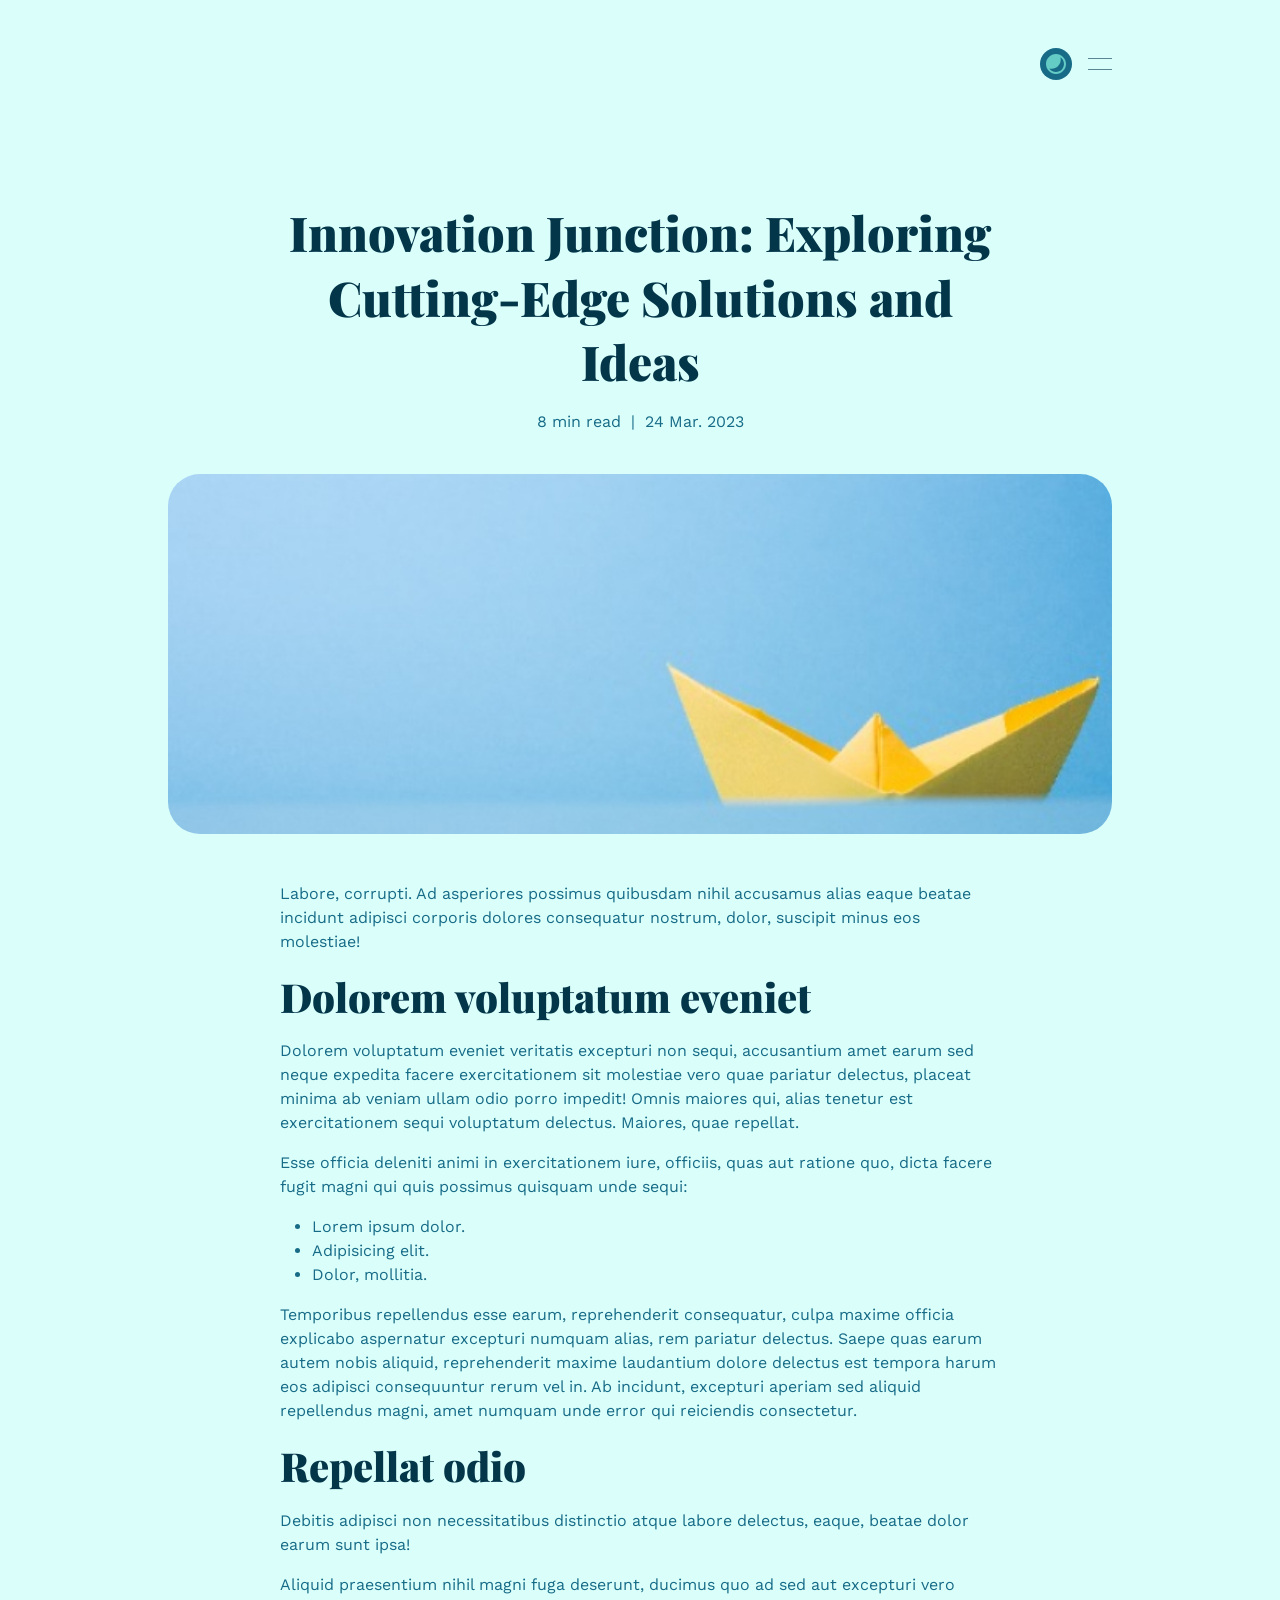
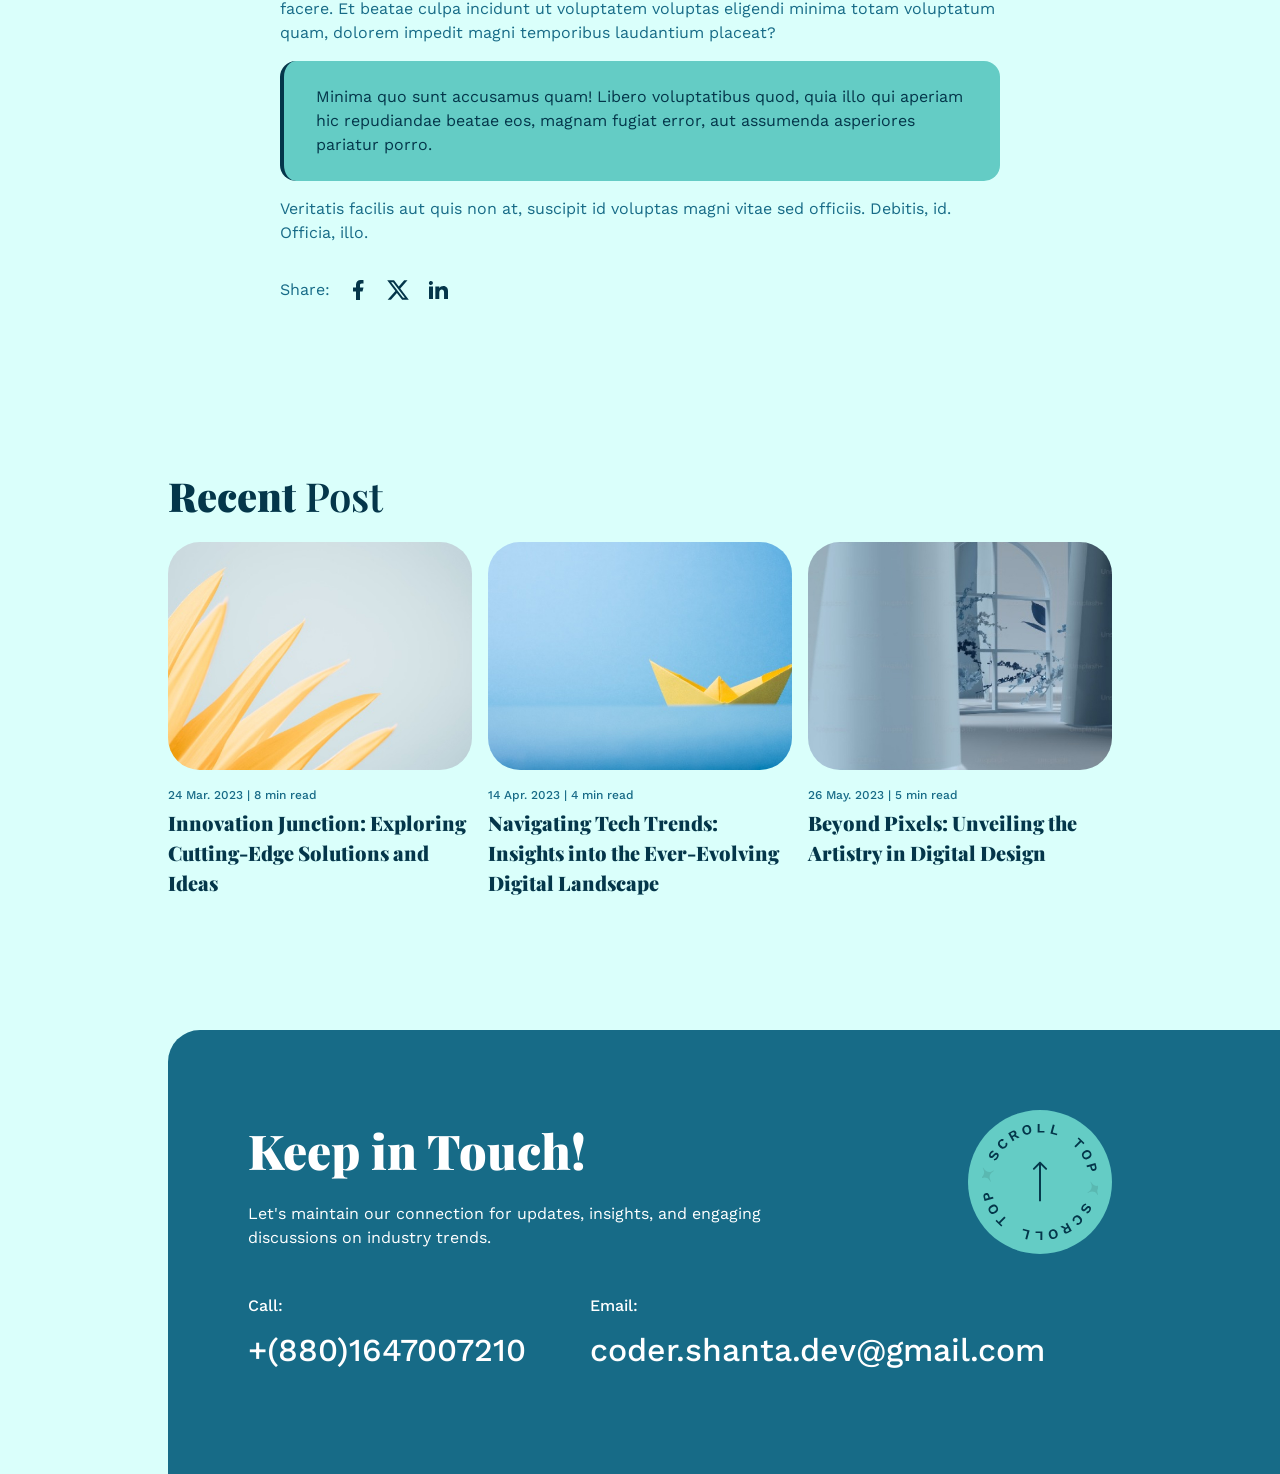
==== blog-details.html @ e2ee9649 "IR" ====
<!DOCTYPE html>
<html lang="en">
  <head>
    <!-- Meta Tag -->
    <meta charset="utf-8" />
    <meta http-equiv="X-UA-Compatible" content="IE=edge" />
    <meta name="viewport" content="width=device-width, initial-scale=1" />

    <!-- Seo Meta -->
    <meta name="description" content="Solosuter - Personal Portfolio HTML Template" />
    <meta name="keywords" content="portfolio template, portfolio, personal template, responsive portfolio, personal, themeforest, html portfolio template, css3, html5" />

    <title>Solosuter - Personal Portfolio HTML Template</title>

    <!-- Favicon -->
    <link href="images/logos/favicon.png" rel="icon" />

    <!-- IOS Touch Icons -->
    <link rel="apple-touch-icon" href="images/logos/touch-icon-iphone.png" />
    <link rel="apple-touch-icon" sizes="152x152" href="images/logos/touch-icon-ipad.png" />
    <link rel="apple-touch-icon" sizes="180x180" href="images/logos/touch-icon-iphone-retina.png" />
    <link rel="apple-touch-icon" sizes="167x167" href="images/logos/touch-icon-ipad-retina.png" />

    <!-- Google fonts -->
    <link rel="preconnect" href="https://fonts.googleapis.com" />
    <link rel="preconnect" href="https://fonts.gstatic.com" crossorigin />
    <link href="https://fonts.googleapis.com/css2?family=Playfair+Display:wght@400;500;600;700;800;900&display=swap" rel="stylesheet" />
    <link href="https://fonts.googleapis.com/css2?family=Work+Sans:wght@100;200;300;400;500;600;700;800;900&display=swap" rel="stylesheet" />

    <!-- Styles -->
    <link href="css/plugins.css" rel="stylesheet" type="text/css" />
    <link href="css/styles.css" rel="stylesheet" type="text/css" />
  </head>
  <body>
    <!-- Page loader -->
    <div id="loader">
      <div id="loader_bar"></div>
    </div>

    <!-- Start:: wrapper -->
    <div id="wrapper">
      <!-- Start:: sidebar -->
      <aside id="sidebar">
        <div class="sidebar-header">
          <a href="index.html" aria-label="Logo">
            <img src="images/logos/logo.svg" alt="" />
          </a>
          <a href="javascript:void(0);" role="button" id="sidebar_close">&times;</a>
        </div>
        <div class="sidebar-body">
          <nav class="navbar">
            <ul>
              <li><a href="index.html">Home</a></li>
              <li><a href="index.html#about">About</a></li>
              <li><a href="index.html#services">Services</a></li>
              <li><a href="index.html#portfolio">Portfolio</a></li>
              <li><a href="index.html#testimonials">Testimonials</a></li>
              <li><a href="index.html#blog">Blog</a></li>
              <li><a href="index.html#contact">Contact</a></li>
            </ul>
          </nav>
        </div>
        <div class="sidebar-footer">
          <ul class="social unlist">
            <li>
              <a href="#" aria-label="Facebook">
                <svg width="24" height="24" viewBox="0 0 24 24" xmlns="http://www.w3.org/2000/svg">
                  <path
                    d="M14 13.5H16.5L17.5 9.5H14V7.5C14 6.47062 14 5.5 16 5.5H17.5V2.1401C17.1743 2.09685 15.943 2 14.6429 2C11.9284 2 10 3.65686 10 6.69971V9.5H7V13.5H10V22H14V13.5Z"
                    fill="currentColor"
                  />
                </svg>
              </a>
            </li>
            <li>
              <a href="#" aria-label="X">
                <svg width="24" height="24" viewBox="0 0 24 24" xmlns="http://www.w3.org/2000/svg">
                  <path
                    d="M18.2048 2.25H21.5128L14.2858 10.51L22.7878 21.75H16.1308L10.9168 14.933L4.95084 21.75H1.64084L9.37084 12.915L1.21484 2.25H8.04084L12.7538 8.481L18.2048 2.25ZM17.0438 19.77H18.8768L7.04484 4.126H5.07784L17.0438 19.77Z"
                    fill="currentColor"
                  />
                </svg>
              </a>
            </li>
            <li>
              <a href="#" aria-label="Linkedin">
                <svg width="24" height="24" viewBox="0 0 24 24" xmlns="http://www.w3.org/2000/svg">
                  <path
                    d="M6.94048 4.99993C6.94011 5.81424 6.44608 6.54702 5.69134 6.85273C4.9366 7.15845 4.07187 6.97605 3.5049 6.39155C2.93793 5.80704 2.78195 4.93715 3.1105 4.19207C3.43906 3.44699 4.18654 2.9755 5.00048 2.99993C6.08155 3.03238 6.94097 3.91837 6.94048 4.99993ZM7.00048 8.47993H3.00048V20.9999H7.00048V8.47993ZM13.3205 8.47993H9.34048V20.9999H13.2805V14.4299C13.2805 10.7699 18.0505 10.4299 18.0505 14.4299V20.9999H22.0005V13.0699C22.0005 6.89993 14.9405 7.12993 13.2805 10.1599L13.3205 8.47993Z"
                    fill="currentColor"
                  />
                </svg>
              </a>
            </li>
            <li>
              <a href="#" aria-label="Github">
                <svg width="24" height="24" viewBox="0 0 24 24" xmlns="http://www.w3.org/2000/svg">
                  <path
                    d="M12.001 2C6.47598 2 2.00098 6.475 2.00098 12C2.00098 16.425 4.86348 20.1625 8.83848 21.4875C9.33848 21.575 9.52598 21.275 9.52598 21.0125C9.52598 20.775 9.51348 19.9875 9.51348 19.15C7.00098 19.6125 6.35098 18.5375 6.15098 17.975C6.03848 17.6875 5.55098 16.8 5.12598 16.5625C4.77598 16.375 4.27598 15.9125 5.11348 15.9C5.90098 15.8875 6.46348 16.625 6.65098 16.925C7.55098 18.4375 8.98848 18.0125 9.56348 17.75C9.65098 17.1 9.91348 16.6625 10.201 16.4125C7.97598 16.1625 5.65098 15.3 5.65098 11.475C5.65098 10.3875 6.03848 9.4875 6.67598 8.7875C6.57598 8.5375 6.22598 7.5125 6.77598 6.1375C6.77598 6.1375 7.61348 5.875 9.52598 7.1625C10.326 6.9375 11.176 6.825 12.026 6.825C12.876 6.825 13.726 6.9375 14.526 7.1625C16.4385 5.8625 17.276 6.1375 17.276 6.1375C17.826 7.5125 17.476 8.5375 17.376 8.7875C18.0135 9.4875 18.401 10.375 18.401 11.475C18.401 15.3125 16.0635 16.1625 13.8385 16.4125C14.201 16.725 14.5135 17.325 14.5135 18.2625C14.5135 19.6 14.501 20.675 14.501 21.0125C14.501 21.275 14.6885 21.5875 15.1885 21.4875C19.259 20.1133 21.9999 16.2963 22.001 12C22.001 6.475 17.526 2 12.001 2Z"
                    fill="currentColor"
                  />
                </svg>
              </a>
            </li>
          </ul>
          <p>© Kri8thm 2023 <br />All Rights Reserved</p>
        </div>
      </aside>
      <!-- End:: sidebar -->

      <!-- Start:: main -->
      <main id="main">
        <!-- Start:: header -->
        <header id="header">
          <div class="container">
            <!-- ========================= -->
            <!--   Start:: theme setting   -->
            <!-- ========================= -->
            <div class="setting">
              <input type="checkbox" id="theme" />
              <label for="theme">
                <svg width="24" height="24" id="light" viewBox="0 0 24 24" xmlns="http://www.w3.org/2000/svg">
                  <path
                    fill="currentColor"
                    d="M12 21.9966C6.47715 21.9966 2 17.5194 2 11.9966C2 6.47373 6.47715 1.99658 12 1.99658C17.5228 1.99658 22 6.47373 22 11.9966C22 17.5194 17.5228 21.9966 12 21.9966ZM12 19.9966C16.4183 19.9966 20 16.4149 20 11.9966C20 7.5783 16.4183 3.99658 12 3.99658C7.58172 3.99658 4 7.5783 4 11.9966C4 16.4149 7.58172 19.9966 12 19.9966ZM7.00035 15.3158C9.07995 15.1645 11.117 14.2938 12.7071 12.7037C14.2972 11.1136 15.1679 9.07654 15.3193 6.99694C15.6454 7.21396 15.955 7.46629 16.2426 7.75394C18.5858 10.0971 18.5858 13.8961 16.2426 16.2392C13.8995 18.5824 10.1005 18.5824 7.75736 16.2392C7.46971 15.9516 7.21738 15.642 7.00035 15.3158Z"
                  />
                </svg>
                <svg width="24" height="24" id="dark" viewBox="0 0 24 24" xmlns="http://www.w3.org/2000/svg">
                  <path
                    fill="currentColor"
                    d="M12 21.9966C6.47715 21.9966 2 17.5194 2 11.9966C2 6.47373 6.47715 1.99658 12 1.99658C17.5228 1.99658 22 6.47373 22 11.9966C22 17.5194 17.5228 21.9966 12 21.9966ZM5.32889 16.4219C6.76378 18.5674 9.20868 19.9801 11.9836 19.9801C16.4018 19.9801 19.9836 16.3984 19.9836 11.9801C19.9836 9.20518 18.5707 6.76021 16.4251 5.32535C17.2705 8.35312 16.5025 11.7367 14.1213 14.118C11.7401 16.4992 8.3566 17.2671 5.32889 16.4219Z"
                  />
                </svg>
                <span class="hidden">Change theme</span>
              </label>
            </div>
            <!-- ========================= -->
            <!--    End:: theme setting    -->
            <!-- ========================= -->

            <a href="javascript:void(0);" role="button" id="hamburger" aria-label="Hamburger"></a>
          </div>
        </header>
        <!-- End:: header -->

        <!-- Start:: intro section -->
        <section id="intro">
          <div class="container">
            <div class="page-container page-head mb-64">
              <h1>Innovation Junction: Exploring Cutting-Edge Solutions and Ideas</h1>
              <p>8 min read &nbsp;|&nbsp; 24 Mar. 2023</p>
            </div>
            <div class="page-cover mb-48">
              <img src="images/hero/blog-2.jpg" alt="" />
            </div>
            <div class="page-container">
              <p>Labore, corrupti. Ad asperiores possimus quibusdam nihil accusamus alias eaque beatae incidunt adipisci corporis dolores consequatur nostrum, dolor, suscipit minus eos molestiae!</p>
              <h2>Dolorem voluptatum eveniet</h2>
              <p>
                Dolorem voluptatum eveniet veritatis excepturi non sequi, accusantium amet earum sed neque expedita facere exercitationem sit molestiae vero quae pariatur delectus, placeat minima ab
                veniam ullam odio porro impedit! Omnis maiores qui, alias tenetur est exercitationem sequi voluptatum delectus. Maiores, quae repellat.
              </p>
              <p>Esse officia deleniti animi in exercitationem iure, officiis, quas aut ratione quo, dicta facere fugit magni qui quis possimus quisquam unde sequi:</p>
              <ul>
                <li>Lorem ipsum dolor.</li>
                <li>Adipisicing elit.</li>
                <li>Dolor, mollitia.</li>
              </ul>
              <p>
                Temporibus repellendus esse earum, reprehenderit consequatur, culpa maxime officia explicabo aspernatur excepturi numquam alias, rem pariatur delectus. Saepe quas earum autem nobis
                aliquid, reprehenderit maxime laudantium dolore delectus est tempora harum eos adipisci consequuntur rerum vel in. Ab incidunt, excepturi aperiam sed aliquid repellendus magni, amet
                numquam unde error qui reiciendis consectetur.
              </p>
              <h2>Repellat odio</h2>
              <p>Debitis adipisci non necessitatibus distinctio atque labore delectus, eaque, beatae dolor earum sunt ipsa!</p>
              <p>
                Aliquid praesentium nihil magni fuga deserunt, ducimus quo ad sed aut excepturi vero facere. Et beatae culpa incidunt ut voluptatem voluptas eligendi minima totam voluptatum quam,
                dolorem impedit magni temporibus laudantium placeat?
              </p>
              <blockquote>
                Minima quo sunt accusamus quam! Libero voluptatibus quod, quia illo qui aperiam hic repudiandae beatae eos, magnam fugiat error, aut assumenda asperiores pariatur porro.
              </blockquote>
              <p>Veritatis facilis aut quis non at, suscipit id voluptas magni vitae sed officiis. Debitis, id. Officia, illo.</p>
              <div class="share">
                <span>Share:</span>
                <ul class="social unlist">
                  <li>
                    <a href="#" aria-label="Facebook">
                      <svg width="24" height="24" viewBox="0 0 24 24" xmlns="http://www.w3.org/2000/svg">
                        <path
                          d="M14 13.5H16.5L17.5 9.5H14V7.5C14 6.47062 14 5.5 16 5.5H17.5V2.1401C17.1743 2.09685 15.943 2 14.6429 2C11.9284 2 10 3.65686 10 6.69971V9.5H7V13.5H10V22H14V13.5Z"
                          fill="currentColor"
                        />
                      </svg>
                    </a>
                  </li>
                  <li>
                    <a href="#" aria-label="X">
                      <svg width="24" height="24" viewBox="0 0 24 24" xmlns="http://www.w3.org/2000/svg">
                        <path
                          d="M18.2048 2.25H21.5128L14.2858 10.51L22.7878 21.75H16.1308L10.9168 14.933L4.95084 21.75H1.64084L9.37084 12.915L1.21484 2.25H8.04084L12.7538 8.481L18.2048 2.25ZM17.0438 19.77H18.8768L7.04484 4.126H5.07784L17.0438 19.77Z"
                          fill="currentColor"
                        />
                      </svg>
                    </a>
                  </li>
                  <li>
                    <a href="#" aria-label="Linkedin">
                      <svg width="24" height="24" viewBox="0 0 24 24" xmlns="http://www.w3.org/2000/svg">
                        <path
                          d="M6.94048 4.99993C6.94011 5.81424 6.44608 6.54702 5.69134 6.85273C4.9366 7.15845 4.07187 6.97605 3.5049 6.39155C2.93793 5.80704 2.78195 4.93715 3.1105 4.19207C3.43906 3.44699 4.18654 2.9755 5.00048 2.99993C6.08155 3.03238 6.94097 3.91837 6.94048 4.99993ZM7.00048 8.47993H3.00048V20.9999H7.00048V8.47993ZM13.3205 8.47993H9.34048V20.9999H13.2805V14.4299C13.2805 10.7699 18.0505 10.4299 18.0505 14.4299V20.9999H22.0005V13.0699C22.0005 6.89993 14.9405 7.12993 13.2805 10.1599L13.3205 8.47993Z"
                          fill="currentColor"
                        />
                      </svg>
                    </a>
                  </li>
                </ul>
              </div>
            </div>
          </div>
        </section>
        <!-- End:: intro section -->

        <!-- Start:: recent post section -->
        <section class="section">
          <div class="container">
            <h2>Recent <span class="fw-semibold">Post</span></h2>
            <div id="blog_cards" class="swiper" data-animate="fade-up">
              <div class="swiper-wrapper">
                <div class="swiper-slide">
                  <div class="card">
                    <a href="blog-details.html" class="card__cover" aria-labelledby="blog_card_1">
                      <img src="images/hero/blog-1.jpg" alt="" />
                    </a>
                    <span class="card__subtitle">24 Mar. 2023 | 8 min read</span>
                    <div id="blog_card_1" class="h5 mb-0">
                      <a href="blog-details.html" class="underline-animation">Innovation Junction: Exploring Cutting-Edge Solutions and Ideas</a>
                    </div>
                  </div>
                </div>
                <div class="swiper-slide">
                  <div class="card">
                    <a href="blog-details.html" class="card__cover" aria-labelledby="blog_card_2">
                      <img src="images/hero/blog-2.jpg" alt="" />
                    </a>
                    <span class="card__subtitle">14 Apr. 2023 | 4 min read</span>
                    <div id="blog_card_2" class="h5 mb-0">
                      <a href="blog-details.html" class="underline-animation">Navigating Tech Trends: Insights into the Ever-Evolving Digital Landscape</a>
                    </div>
                  </div>
                </div>
                <div class="swiper-slide">
                  <div class="card">
                    <a href="blog-details.html" class="card__cover" aria-labelledby="blog_card_3">
                      <img src="images/hero/blog-3.jpg" alt="" />
                    </a>
                    <span class="card__subtitle">26 May. 2023 | 5 min read</span>
                    <div id="blog_card_3" class="h5 mb-0">
                      <a href="blog-details.html" class="underline-animation">Beyond Pixels: Unveiling the Artistry in Digital Design</a>
                    </div>
                  </div>
                </div>
              </div>
              <div class="swiper-pagination"></div>
            </div>
          </div>
        </section>
        <!-- End:: recent post section -->

        <!-- Start:: footer -->
        <footer class="container">
          <div class="footer relative">
            <!-- Footer header -->
            <div class="footer-head">
              <div class="footer-content">
                <h2 class="h1">Keep in Touch!</h2>
                <p>Let's maintain our connection for updates, insights, and engaging discussions on industry trends.</p>
              </div>
              <a href="#" aria-label="Scroll top" class="circle" data-offset="0">
                <img src="images/icons/scroll-top.svg" alt="" />
              </a>
            </div>
            <!-- Footer body -->
            <div class="footer-body fw-medium">
              <div class="footer-body__item">
                <span class="footer-body__title">Call:</span>
                <a href="tel:+(880)1647007210" class="underline-animation">+(880)1647007210</a>
              </div>
              <div class="footer-body__item">
                <span class="footer-body__title">Email:</span>
                <a href="mailto:coder.shanta.dev@gmail.com" class="underline-animation">coder.shanta.dev@gmail.com</a>
              </div>
            </div>
          </div>
        </footer>
        <!-- End:: footer -->
      </main>
      <!-- End:: main -->
    </div>
    <!-- End:: wrapper -->

    <!-- Scripts -->
    <script src="js/plugins.js"></script>
    <script src="js/scripts.js"></script>
  </body>
</html>
---- css/plugins.css ----
/**
 * Swiper 11.0.3
 * Most modern mobile touch slider and framework with hardware accelerated transitions
 * https://swiperjs.com
 *
 * Copyright 2014-2023 Vladimir Kharlampidi
 *
 * Released under the MIT License
 *
 * Released on: October 26, 2023
 */

 @font-face{font-family:swiper-icons;src:url('data:application/font-woff;charset=utf-8;base64, [base64]//wADZ2x5ZgAAAywAAADMAAAD2MHtryVoZWFkAAABbAAAADAAAAA2E2+eoWhoZWEAAAGcAAAAHwAAACQC9gDzaG10eAAAAigAAAAZAAAArgJkABFsb2NhAAAC0AAAAFoAAABaFQAUGG1heHAAAAG8AAAAHwAAACAAcABAbmFtZQAAA/gAAAE5AAACXvFdBwlwb3N0AAAFNAAAAGIAAACE5s74hXjaY2BkYGAAYpf5Hu/j+W2+MnAzMYDAzaX6QjD6/4//Bxj5GA8AuRwMYGkAPywL13jaY2BkYGA88P8Agx4j+/8fQDYfA1AEBWgDAIB2BOoAeNpjYGRgYNBh4GdgYgABEMnIABJzYNADCQAACWgAsQB42mNgYfzCOIGBlYGB0YcxjYGBwR1Kf2WQZGhhYGBiYGVmgAFGBiQQkOaawtDAoMBQxXjg/wEGPcYDDA4wNUA2CCgwsAAAO4EL6gAAeNpj2M0gyAACqxgGNWBkZ2D4/wMA+xkDdgAAAHjaY2BgYGaAYBkGRgYQiAHyGMF8FgYHIM3DwMHABGQrMOgyWDLEM1T9/w8UBfEMgLzE////P/5//f/V/xv+r4eaAAeMbAxwIUYmIMHEgKYAYjUcsDAwsLKxc3BycfPw8jEQA/[base64]/uznmfPFBNODM2K7MTQ45YEAZqGP81AmGGcF3iPqOop0r1SPTaTbVkfUe4HXj97wYE+yNwWYxwWu4v1ugWHgo3S1XdZEVqWM7ET0cfnLGxWfkgR42o2PvWrDMBSFj/IHLaF0zKjRgdiVMwScNRAoWUoH78Y2icB/yIY09An6AH2Bdu/UB+yxopYshQiEvnvu0dURgDt8QeC8PDw7Fpji3fEA4z/PEJ6YOB5hKh4dj3EvXhxPqH/SKUY3rJ7srZ4FZnh1PMAtPhwP6fl2PMJMPDgeQ4rY8YT6Gzao0eAEA409DuggmTnFnOcSCiEiLMgxCiTI6Cq5DZUd3Qmp10vO0LaLTd2cjN4fOumlc7lUYbSQcZFkutRG7g6JKZKy0RmdLY680CDnEJ+UMkpFFe1RN7nxdVpXrC4aTtnaurOnYercZg2YVmLN/d/gczfEimrE/fs/bOuq29Zmn8tloORaXgZgGa78yO9/cnXm2BpaGvq25Dv9S4E9+5SIc9PqupJKhYFSSl47+Qcr1mYNAAAAeNptw0cKwkAAAMDZJA8Q7OUJvkLsPfZ6zFVERPy8qHh2YER+3i/BP83vIBLLySsoKimrqKqpa2hp6+jq6RsYGhmbmJqZSy0sraxtbO3sHRydnEMU4uR6yx7JJXveP7WrDycAAAAAAAH//wACeNpjYGRgYOABYhkgZgJCZgZNBkYGLQZtIJsFLMYAAAw3ALgAeNolizEKgDAQBCchRbC2sFER0YD6qVQiBCv/H9ezGI6Z5XBAw8CBK/m5iQQVauVbXLnOrMZv2oLdKFa8Pjuru2hJzGabmOSLzNMzvutpB3N42mNgZGBg4GKQYzBhYMxJLMlj4GBgAYow/P/PAJJhLM6sSoWKfWCAAwDAjgbRAAB42mNgYGBkAIIbCZo5IPrmUn0hGA0AO8EFTQAA');font-weight:400;font-style:normal}:root{--swiper-theme-color:#007aff}:host{position:relative;display:block;margin-left:auto;margin-right:auto;z-index:1}.swiper{margin-left:auto;margin-right:auto;position:relative;overflow:hidden;list-style:none;padding:0;z-index:1;display:block}.swiper-vertical>.swiper-wrapper{flex-direction:column}.swiper-wrapper{position:relative;width:100%;height:100%;z-index:1;display:flex;transition-property:transform;transition-timing-function:var(--swiper-wrapper-transition-timing-function,initial);box-sizing:content-box}.swiper-android .swiper-slide,.swiper-ios .swiper-slide,.swiper-wrapper{transform:translate3d(0px,0,0)}.swiper-horizontal{touch-action:pan-y}.swiper-vertical{touch-action:pan-x}.swiper-slide{flex-shrink:0;width:100%;height:100%;position:relative;transition-property:transform;display:block}.swiper-slide-invisible-blank{visibility:hidden}.swiper-autoheight,.swiper-autoheight .swiper-slide{height:auto}.swiper-autoheight .swiper-wrapper{align-items:flex-start;transition-property:transform,height}.swiper-backface-hidden .swiper-slide{transform:translateZ(0);-webkit-backface-visibility:hidden;backface-visibility:hidden}.swiper-3d.swiper-css-mode .swiper-wrapper{perspective:1200px}.swiper-3d .swiper-wrapper{transform-style:preserve-3d}.swiper-3d{perspective:1200px}.swiper-3d .swiper-cube-shadow,.swiper-3d .swiper-slide{transform-style:preserve-3d}.swiper-css-mode>.swiper-wrapper{overflow:auto;scrollbar-width:none;-ms-overflow-style:none}.swiper-css-mode>.swiper-wrapper::-webkit-scrollbar{display:none}.swiper-css-mode>.swiper-wrapper>.swiper-slide{scroll-snap-align:start start}.swiper-css-mode.swiper-horizontal>.swiper-wrapper{scroll-snap-type:x mandatory}.swiper-css-mode.swiper-vertical>.swiper-wrapper{scroll-snap-type:y mandatory}.swiper-css-mode.swiper-free-mode>.swiper-wrapper{scroll-snap-type:none}.swiper-css-mode.swiper-free-mode>.swiper-wrapper>.swiper-slide{scroll-snap-align:none}.swiper-css-mode.swiper-centered>.swiper-wrapper::before{content:'';flex-shrink:0;order:9999}.swiper-css-mode.swiper-centered>.swiper-wrapper>.swiper-slide{scroll-snap-align:center center;scroll-snap-stop:always}.swiper-css-mode.swiper-centered.swiper-horizontal>.swiper-wrapper>.swiper-slide:first-child{margin-inline-start:var(--swiper-centered-offset-before)}.swiper-css-mode.swiper-centered.swiper-horizontal>.swiper-wrapper::before{height:100%;min-height:1px;width:var(--swiper-centered-offset-after)}.swiper-css-mode.swiper-centered.swiper-vertical>.swiper-wrapper>.swiper-slide:first-child{margin-block-start:var(--swiper-centered-offset-before)}.swiper-css-mode.swiper-centered.swiper-vertical>.swiper-wrapper::before{width:100%;min-width:1px;height:var(--swiper-centered-offset-after)}.swiper-3d .swiper-slide-shadow,.swiper-3d .swiper-slide-shadow-bottom,.swiper-3d .swiper-slide-shadow-left,.swiper-3d .swiper-slide-shadow-right,.swiper-3d .swiper-slide-shadow-top{position:absolute;left:0;top:0;width:100%;height:100%;pointer-events:none;z-index:10}.swiper-3d .swiper-slide-shadow{background:rgba(0,0,0,.15)}.swiper-3d .swiper-slide-shadow-left{background-image:linear-gradient(to left,rgba(0,0,0,.5),rgba(0,0,0,0))}.swiper-3d .swiper-slide-shadow-right{background-image:linear-gradient(to right,rgba(0,0,0,.5),rgba(0,0,0,0))}.swiper-3d .swiper-slide-shadow-top{background-image:linear-gradient(to top,rgba(0,0,0,.5),rgba(0,0,0,0))}.swiper-3d .swiper-slide-shadow-bottom{background-image:linear-gradient(to bottom,rgba(0,0,0,.5),rgba(0,0,0,0))}.swiper-lazy-preloader{width:42px;height:42px;position:absolute;left:50%;top:50%;margin-left:-21px;margin-top:-21px;z-index:10;transform-origin:50%;box-sizing:border-box;border:4px solid var(--swiper-preloader-color,var(--swiper-theme-color));border-radius:50%;border-top-color:transparent}.swiper-watch-progress .swiper-slide-visible .swiper-lazy-preloader,.swiper:not(.swiper-watch-progress) .swiper-lazy-preloader{animation:swiper-preloader-spin 1s infinite linear}.swiper-lazy-preloader-white{--swiper-preloader-color:#fff}.swiper-lazy-preloader-black{--swiper-preloader-color:#000}@keyframes swiper-preloader-spin{0%{transform:rotate(0deg)}100%{transform:rotate(360deg)}}.swiper-virtual .swiper-slide{-webkit-backface-visibility:hidden;transform:translateZ(0)}.swiper-virtual.swiper-css-mode .swiper-wrapper::after{content:'';position:absolute;left:0;top:0;pointer-events:none}.swiper-virtual.swiper-css-mode.swiper-horizontal .swiper-wrapper::after{height:1px;width:var(--swiper-virtual-size)}.swiper-virtual.swiper-css-mode.swiper-vertical .swiper-wrapper::after{width:1px;height:var(--swiper-virtual-size)}:root{--swiper-navigation-size:44px}.swiper-button-next,.swiper-button-prev{position:absolute;top:var(--swiper-navigation-top-offset,50%);width:calc(var(--swiper-navigation-size)/ 44 * 27);height:var(--swiper-navigation-size);margin-top:calc(0px - (var(--swiper-navigation-size)/ 2));z-index:10;cursor:pointer;display:flex;align-items:center;justify-content:center;color:var(--swiper-navigation-color,var(--swiper-theme-color))}.swiper-button-next.swiper-button-disabled,.swiper-button-prev.swiper-button-disabled{opacity:.35;cursor:auto;pointer-events:none}.swiper-button-next.swiper-button-hidden,.swiper-button-prev.swiper-button-hidden{opacity:0;cursor:auto;pointer-events:none}.swiper-navigation-disabled .swiper-button-next,.swiper-navigation-disabled .swiper-button-prev{display:none!important}.swiper-button-next svg,.swiper-button-prev svg{width:100%;height:100%;object-fit:contain;transform-origin:center}.swiper-rtl .swiper-button-next svg,.swiper-rtl .swiper-button-prev svg{transform:rotate(180deg)}.swiper-button-prev,.swiper-rtl .swiper-button-next{left:var(--swiper-navigation-sides-offset,10px);right:auto}.swiper-button-next,.swiper-rtl .swiper-button-prev{right:var(--swiper-navigation-sides-offset,10px);left:auto}.swiper-button-lock{display:none}.swiper-button-next:after,.swiper-button-prev:after{font-family:swiper-icons;font-size:var(--swiper-navigation-size);text-transform:none!important;letter-spacing:0;font-variant:initial;line-height:1}.swiper-button-prev:after,.swiper-rtl .swiper-button-next:after{content:'prev'}.swiper-button-next,.swiper-rtl .swiper-button-prev{right:var(--swiper-navigation-sides-offset,10px);left:auto}.swiper-button-next:after,.swiper-rtl .swiper-button-prev:after{content:'next'}.swiper-pagination{position:absolute;text-align:center;transition:.3s opacity;transform:translate3d(0,0,0);z-index:10}.swiper-pagination.swiper-pagination-hidden{opacity:0}.swiper-pagination-disabled>.swiper-pagination,.swiper-pagination.swiper-pagination-disabled{display:none!important}.swiper-horizontal>.swiper-pagination-bullets,.swiper-pagination-bullets.swiper-pagination-horizontal,.swiper-pagination-custom,.swiper-pagination-fraction{bottom:var(--swiper-pagination-bottom,8px);top:var(--swiper-pagination-top,auto);left:0;width:100%}.swiper-pagination-bullets-dynamic{overflow:hidden;font-size:0}.swiper-pagination-bullets-dynamic .swiper-pagination-bullet{transform:scale(.33);position:relative}.swiper-pagination-bullets-dynamic .swiper-pagination-bullet-active{transform:scale(1)}.swiper-pagination-bullets-dynamic .swiper-pagination-bullet-active-main{transform:scale(1)}.swiper-pagination-bullets-dynamic .swiper-pagination-bullet-active-prev{transform:scale(.66)}.swiper-pagination-bullets-dynamic .swiper-pagination-bullet-active-prev-prev{transform:scale(.33)}.swiper-pagination-bullets-dynamic .swiper-pagination-bullet-active-next{transform:scale(.66)}.swiper-pagination-bullets-dynamic .swiper-pagination-bullet-active-next-next{transform:scale(.33)}.swiper-pagination-bullet{width:var(--swiper-pagination-bullet-width,var(--swiper-pagination-bullet-size,8px));height:var(--swiper-pagination-bullet-height,var(--swiper-pagination-bullet-size,8px));display:inline-block;border-radius:var(--swiper-pagination-bullet-border-radius,50%);background:var(--swiper-pagination-bullet-inactive-color,#000);opacity:var(--swiper-pagination-bullet-inactive-opacity, .2)}button.swiper-pagination-bullet{border:none;margin:0;padding:0;box-shadow:none;-webkit-appearance:none;appearance:none}.swiper-pagination-clickable .swiper-pagination-bullet{cursor:pointer}.swiper-pagination-bullet:only-child{display:none!important}.swiper-pagination-bullet-active{opacity:var(--swiper-pagination-bullet-opacity, 1);background:var(--swiper-pagination-color,var(--swiper-theme-color))}.swiper-pagination-vertical.swiper-pagination-bullets,.swiper-vertical>.swiper-pagination-bullets{right:var(--swiper-pagination-right,8px);left:var(--swiper-pagination-left,auto);top:50%;transform:translate3d(0px,-50%,0)}.swiper-pagination-vertical.swiper-pagination-bullets .swiper-pagination-bullet,.swiper-vertical>.swiper-pagination-bullets .swiper-pagination-bullet{margin:var(--swiper-pagination-bullet-vertical-gap,6px) 0;display:block}.swiper-pagination-vertical.swiper-pagination-bullets.swiper-pagination-bullets-dynamic,.swiper-vertical>.swiper-pagination-bullets.swiper-pagination-bullets-dynamic{top:50%;transform:translateY(-50%);width:8px}.swiper-pagination-vertical.swiper-pagination-bullets.swiper-pagination-bullets-dynamic .swiper-pagination-bullet,.swiper-vertical>.swiper-pagination-bullets.swiper-pagination-bullets-dynamic .swiper-pagination-bullet{display:inline-block;transition:.2s transform,.2s top}.swiper-horizontal>.swiper-pagination-bullets .swiper-pagination-bullet,.swiper-pagination-horizontal.swiper-pagination-bullets .swiper-pagination-bullet{margin:0 var(--swiper-pagination-bullet-horizontal-gap,4px)}.swiper-horizontal>.swiper-pagination-bullets.swiper-pagination-bullets-dynamic,.swiper-pagination-horizontal.swiper-pagination-bullets.swiper-pagination-bullets-dynamic{left:50%;transform:translateX(-50%);white-space:nowrap}.swiper-horizontal>.swiper-pagination-bullets.swiper-pagination-bullets-dynamic .swiper-pagination-bullet,.swiper-pagination-horizontal.swiper-pagination-bullets.swiper-pagination-bullets-dynamic .swiper-pagination-bullet{transition:.2s transform,.2s left}.swiper-horizontal.swiper-rtl>.swiper-pagination-bullets-dynamic .swiper-pagination-bullet{transition:.2s transform,.2s right}.swiper-pagination-fraction{color:var(--swiper-pagination-fraction-color,inherit)}.swiper-pagination-progressbar{background:var(--swiper-pagination-progressbar-bg-color,rgba(0,0,0,.25));position:absolute}.swiper-pagination-progressbar .swiper-pagination-progressbar-fill{background:var(--swiper-pagination-color,var(--swiper-theme-color));position:absolute;left:0;top:0;width:100%;height:100%;transform:scale(0);transform-origin:left top}.swiper-rtl .swiper-pagination-progressbar .swiper-pagination-progressbar-fill{transform-origin:right top}.swiper-horizontal>.swiper-pagination-progressbar,.swiper-pagination-progressbar.swiper-pagination-horizontal,.swiper-pagination-progressbar.swiper-pagination-vertical.swiper-pagination-progressbar-opposite,.swiper-vertical>.swiper-pagination-progressbar.swiper-pagination-progressbar-opposite{width:100%;height:var(--swiper-pagination-progressbar-size,4px);left:0;top:0}.swiper-horizontal>.swiper-pagination-progressbar.swiper-pagination-progressbar-opposite,.swiper-pagination-progressbar.swiper-pagination-horizontal.swiper-pagination-progressbar-opposite,.swiper-pagination-progressbar.swiper-pagination-vertical,.swiper-vertical>.swiper-pagination-progressbar{width:var(--swiper-pagination-progressbar-size,4px);height:100%;left:0;top:0}.swiper-pagination-lock{display:none}.swiper-scrollbar{border-radius:var(--swiper-scrollbar-border-radius,10px);position:relative;touch-action:none;background:var(--swiper-scrollbar-bg-color,rgba(0,0,0,.1))}.swiper-scrollbar-disabled>.swiper-scrollbar,.swiper-scrollbar.swiper-scrollbar-disabled{display:none!important}.swiper-horizontal>.swiper-scrollbar,.swiper-scrollbar.swiper-scrollbar-horizontal{position:absolute;left:var(--swiper-scrollbar-sides-offset,1%);bottom:var(--swiper-scrollbar-bottom,4px);top:var(--swiper-scrollbar-top,auto);z-index:50;height:var(--swiper-scrollbar-size,4px);width:calc(100% - 2 * var(--swiper-scrollbar-sides-offset,1%))}.swiper-scrollbar.swiper-scrollbar-vertical,.swiper-vertical>.swiper-scrollbar{position:absolute;left:var(--swiper-scrollbar-left,auto);right:var(--swiper-scrollbar-right,4px);top:var(--swiper-scrollbar-sides-offset,1%);z-index:50;width:var(--swiper-scrollbar-size,4px);height:calc(100% - 2 * var(--swiper-scrollbar-sides-offset,1%))}.swiper-scrollbar-drag{height:100%;width:100%;position:relative;background:var(--swiper-scrollbar-drag-bg-color,rgba(0,0,0,.5));border-radius:var(--swiper-scrollbar-border-radius,10px);left:0;top:0}.swiper-scrollbar-cursor-drag{cursor:move}.swiper-scrollbar-lock{display:none}.swiper-zoom-container{width:100%;height:100%;display:flex;justify-content:center;align-items:center;text-align:center}.swiper-zoom-container>canvas,.swiper-zoom-container>img,.swiper-zoom-container>svg{max-width:100%;max-height:100%;object-fit:contain}.swiper-slide-zoomed{cursor:move;touch-action:none}.swiper .swiper-notification{position:absolute;left:0;top:0;pointer-events:none;opacity:0;z-index:-1000}.swiper-free-mode>.swiper-wrapper{transition-timing-function:ease-out;margin:0 auto}.swiper-grid>.swiper-wrapper{flex-wrap:wrap}.swiper-grid-column>.swiper-wrapper{flex-wrap:wrap;flex-direction:column}.swiper-fade.swiper-free-mode .swiper-slide{transition-timing-function:ease-out}.swiper-fade .swiper-slide{pointer-events:none;transition-property:opacity}.swiper-fade .swiper-slide .swiper-slide{pointer-events:none}.swiper-fade .swiper-slide-active{pointer-events:auto}.swiper-fade .swiper-slide-active .swiper-slide-active{pointer-events:auto}.swiper-cube{overflow:visible}.swiper-cube .swiper-slide{pointer-events:none;-webkit-backface-visibility:hidden;backface-visibility:hidden;z-index:1;visibility:hidden;transform-origin:0 0;width:100%;height:100%}.swiper-cube .swiper-slide .swiper-slide{pointer-events:none}.swiper-cube.swiper-rtl .swiper-slide{transform-origin:100% 0}.swiper-cube .swiper-slide-active,.swiper-cube .swiper-slide-active .swiper-slide-active{pointer-events:auto}.swiper-cube .swiper-slide-active,.swiper-cube .swiper-slide-next,.swiper-cube .swiper-slide-prev{pointer-events:auto;visibility:visible}.swiper-cube .swiper-cube-shadow{position:absolute;left:0;bottom:0px;width:100%;height:100%;opacity:.6;z-index:0}.swiper-cube .swiper-cube-shadow:before{content:'';background:#000;position:absolute;left:0;top:0;bottom:0;right:0;filter:blur(50px)}.swiper-cube .swiper-slide-next+.swiper-slide{pointer-events:auto;visibility:visible}.swiper-cube .swiper-slide-shadow-cube.swiper-slide-shadow-bottom,.swiper-cube .swiper-slide-shadow-cube.swiper-slide-shadow-left,.swiper-cube .swiper-slide-shadow-cube.swiper-slide-shadow-right,.swiper-cube .swiper-slide-shadow-cube.swiper-slide-shadow-top{z-index:0;-webkit-backface-visibility:hidden;backface-visibility:hidden}.swiper-flip{overflow:visible}.swiper-flip .swiper-slide{pointer-events:none;-webkit-backface-visibility:hidden;backface-visibility:hidden;z-index:1}.swiper-flip .swiper-slide .swiper-slide{pointer-events:none}.swiper-flip .swiper-slide-active,.swiper-flip .swiper-slide-active .swiper-slide-active{pointer-events:auto}.swiper-flip .swiper-slide-shadow-flip.swiper-slide-shadow-bottom,.swiper-flip .swiper-slide-shadow-flip.swiper-slide-shadow-left,.swiper-flip .swiper-slide-shadow-flip.swiper-slide-shadow-right,.swiper-flip .swiper-slide-shadow-flip.swiper-slide-shadow-top{z-index:0;-webkit-backface-visibility:hidden;backface-visibility:hidden}.swiper-creative .swiper-slide{-webkit-backface-visibility:hidden;backface-visibility:hidden;overflow:hidden;transition-property:transform,opacity,height}.swiper-cards{overflow:visible}.swiper-cards .swiper-slide{transform-origin:center bottom;-webkit-backface-visibility:hidden;backface-visibility:hidden;overflow:hidden}
---- css/styles.css ----
/**
 *
 * Template name: 
 * Template url: http://shanta.dev.in/html/solosuter/theme
 * Author: shanta.dev (shanta.dev.in) <shanta.dev@gmail.com>
 * Version: 1.0.0
 * Written by: shanta.dev
 * ---------------------------------------------------------------- */

/**
 * Table of contents
 *
 * 01. CSS Variables
 * 02. Dark Styles
 * 03. Reboot CSS
 * 04. Typography
 * 05. Spacing
 * 06. Grid System
 * 07. Components
 * 08. Core Styles
 * 09. Homepage
 * 10. Footer Styles
 * 11. Animation
 * 12. Responsive Styles
 *
 */

/** 
 *
 * 01. CSS Variables
 * ---------------------------------------------------------------- */
:root {
  /* Theme colors */
  --primary: #176b87;
  --primary-rgb: 23, 107, 135;
  --secondary: #64ccc5;
  --secondary-rgb: 100, 204, 197;
  --dark: #04364a;
  --dark-rgb: 4, 54, 74;
  --light: #dafffb;
  --light-rgb: 218, 255, 251;

  /* Body config */
  --body-color: var(--primary);
  --body-bg: var(--light);
  --body-font-family: "Work Sans", sans-serif;
  --body-font-size: 1rem;
  --body-font-weight: 400;
  --body-line-height: 1.5;
  --body-text-align: left;

  /* Link<a> config */
  --link-color: var(--primary);
  --link-hover-color: var(--dark);
  --lang-link-color: var(--dark);

  /* Heading config */
  --heading-font-family: "Playfair Display", serif;
  --heading-font-weight: 900;
  --heading-margin-bottom: 8px;
  --heading-line-height: 1.5;
  --heading-color: var(--dark);

  /* Theme border */
  --border-width: 1px;
  --border-color: rgba(var(--dark-rgb), 0.1);
  --border-radius: 24px;

  /* Grid config */
  --gutter-x: 32px;
  --gutter-y: 0;
  --section-padding-top: 32px;
  --section-padding-bottom: 80px;
  --section-heading-spacing: 40px;

  /* Button config */
  --btn-padding-x: 2rem;
  --btn-padding-y: 1rem;
  --btn-font-family: "Playfair Display", serif;
  --btn-font-size: 16px;
  --btn-font-weight: 400;
  --btn-line-height: 1.5rem;
  --btn-color: var(--bs-body-color);
  --btn-bg: transparent;
  --btn-border-radius: 8px;
  --btn-box-shadow: inset 0 1px 0 rgba(255, 255, 255, 0.15), 0 1px 1px rgba(0, 0, 0, 0.075);
  --btn-icon-bg: transparent;
  --btn-icon-color: transparent;

  --sidebar-width: 280px;

  /* Swiper slider config */
  --swiper-pagination-bullet-inactive-opacity: 0.15;
  --swiper-pagination-color: var(--primary);

  /* Animation */
  --animation-timing-function: cubic-bezier(0.25, 0.46, 0.45, 0.94);
  --animation-duration: 1.5s;
  --animation-name: ;
}

/** 
 *
 * 02. Dark Styles
 * ---------------------------------------------------------------- */
[data-theme="dark"] {
  --border-color: rgba(var(--light-rgb), 0.1);
  --lang-link-color: var(--light);
  --body-color: var(--secondary);
  --body-bg: var(--dark);
  --heading-color: var(--light);
}

[data-theme="dark"] blockquote {
  border-color: var(--primary);
}

[data-theme="dark"] .hero-1 .hero-border,
[data-theme="dark"] .hero-2 .hero-border {
  border-color: var(--light);
}

[data-theme="dark"] .skill-list .skill-list__title {
  color: var(--light);
}

[data-theme="dark"] .shape.shape--4,
[data-theme="dark"] .shape.shape--7,
[data-theme="dark"] .shape.shape--10,
[data-theme="dark"] .shape.shape--12 {
  color: var(--primary);
}

/** 
 *
 * 03. Reboot CSS
 * ---------------------------------------------------------------- */
*,
*::before,
*::after {
  box-sizing: border-box;
}

@media (prefers-reduced-motion: no-preference) {
  :root {
    scroll-behavior: smooth;
  }

  [data-animate] {
    opacity: 0;
  }
}

@media (prefers-reduced-motion) {
  [data-animate] {
    -webkit-animation: none !important;
    animation: none !important;
  }
}

body {
  margin: 0;
  font-family: var(--body-font-family);
  font-size: var(--body-font-size);
  font-weight: var(--body-font-weight);
  line-height: var(--body-line-height);
  color: var(--body-color);
  text-align: var(--body-text-align);
  background-color: var(--body-bg);
  -webkit-text-size-adjust: 100%;
  -webkit-tap-highlight-color: rgba(0, 0, 0, 0);
}

hr {
  margin: 1rem 0;
  color: inherit;
  border: 0;
  border-top: var(--border-width) solid;
  opacity: 0.25;
}

p {
  margin: 0;
}

p:not(:last-child) {
  margin-bottom: 1rem;
}

abbr[title] {
  -webkit-text-decoration: underline dotted;
  text-decoration: underline dotted;
  cursor: help;
  -webkit-text-decoration-skip-ink: none;
  text-decoration-skip-ink: none;
}

address {
  margin-bottom: 1rem;
  font-style: normal;
  line-height: inherit;
}

ol,
ul {
  padding-left: 2rem;
}

ol,
ul,
dl {
  margin-top: 0;
  margin-bottom: 1rem;
}

ol ol,
ul ul,
ol ul,
ul ol {
  margin-bottom: 0;
}

dt {
  font-weight: 700;
}

dd {
  margin-bottom: 0.5rem;
  margin-left: 0;
}

blockquote {
  margin: 0 0 16px;
  padding: 24px 32px;
  border-radius: 16px;
  background-color: var(--secondary);
  color: var(--dark);
  border-left: 4px solid var(--dark);
}

b,
strong {
  font-weight: bolder;
}

small,
.small {
  font-size: 0.875em;
}

mark,
.mark {
  padding: 0.1875em;
  color: var(--highlight-color);
  background-color: var(--highlight-bg);
}

sub,
sup {
  position: relative;
  font-size: 0.75em;
  line-height: 0;
  vertical-align: baseline;
}

sub {
  bottom: -0.25em;
}

sup {
  top: -0.5em;
}

a {
  color: var(--link-color);
  text-decoration: none;
}

a:hover {
  --link-color: var(--link-hover-color);
}

a:not([href]):not([class]),
a:not([href]):not([class]):hover {
  color: inherit;
  text-decoration: none;
}

pre,
code,
kbd,
samp {
  font-family: SFMono-Regular, Menlo, Monaco, Consolas, "Liberation Mono", "Courier New", monospace;
  font-size: 1em;
}

pre {
  display: block;
  margin-top: 0;
  margin-bottom: 1rem;
  overflow: auto;
  font-size: 0.875em;
}

pre code {
  font-size: inherit;
  color: inherit;
  word-break: normal;
}

code {
  font-size: 0.875em;
  color: #eb5160;
  word-wrap: break-word;
}

a > code {
  color: inherit;
}

kbd {
  padding: 0.1875rem 0.375rem;
  font-size: 0.875em;
  color: var(--body-bg);
  background-color: var(--body-color);
  border-radius: 0.25rem;
}

kbd kbd {
  padding: 0;
  font-size: 1em;
}

figure {
  margin: 0 0 1rem;
}

img,
svg {
  vertical-align: middle;
  max-width: 100%;
}

table {
  caption-side: bottom;
  border-collapse: collapse;
}

caption {
  padding-top: 0.5rem;
  padding-bottom: 0.5rem;
  text-align: left;
}

th {
  text-align: inherit;
  text-align: -webkit-match-parent;
}

thead,
tbody,
tfoot,
tr,
td,
th {
  border-color: inherit;
  border-style: solid;
  border-width: 0;
}

label {
  display: inline-block;
}

button {
  border-radius: 0;
}

button:focus:not(:focus-visible) {
  outline: 0;
}

input,
button,
select,
optgroup,
textarea {
  margin: 0;
  font-family: inherit;
  font-size: inherit;
  line-height: inherit;
}

button,
select {
  text-transform: none;
}

[role="button"] {
  cursor: pointer;
}

select {
  word-wrap: normal;
}

select:disabled {
  opacity: 1;
}

[list]:not([type="date"]):not([type="datetime-local"]):not([type="month"]):not([type="week"]):not([type="time"])::-webkit-calendar-picker-indicator {
  display: none !important;
}

button,
[type="button"],
[type="reset"],
[type="submit"] {
  -webkit-appearance: button;
}

button:not(:disabled),
[type="button"]:not(:disabled),
[type="reset"]:not(:disabled),
[type="submit"]:not(:disabled) {
  cursor: pointer;
}

::-moz-focus-inner {
  padding: 0;
  border-style: none;
}

textarea {
  resize: vertical;
}

fieldset {
  min-width: 0;
  padding: 0;
  margin: 0;
  border: 0;
}

legend {
  float: left;
  width: 100%;
  padding: 0;
  margin-bottom: 0.5rem;
  font-size: calc(1.275rem + 0.3vw);
  line-height: inherit;
}

@media (min-width: 1200px) {
  legend {
    font-size: 1.5rem;
  }
}

legend + * {
  clear: left;
}

::-webkit-datetime-edit-fields-wrapper,
::-webkit-datetime-edit-text,
::-webkit-datetime-edit-minute,
::-webkit-datetime-edit-hour-field,
::-webkit-datetime-edit-day-field,
::-webkit-datetime-edit-month-field,
::-webkit-datetime-edit-year-field {
  padding: 0;
}

::-webkit-inner-spin-button {
  height: auto;
}

[type="search"] {
  -webkit-appearance: textfield;
  outline-offset: -2px;
}

::-webkit-search-decoration {
  -webkit-appearance: none;
}

::-webkit-color-swatch-wrapper {
  padding: 0;
}

::-webkit-file-upload-button {
  font: inherit;
  -webkit-appearance: button;
}

::file-selector-button {
  font: inherit;
  -webkit-appearance: button;
}

::selection {
  background: var(--secondary);
  color: var(--dark);
}

::-webkit-scrollbar {
  width: 8px;
}

::-webkit-scrollbar-track {
  background: rgba(0, 0, 0, 0.15);
}

::-webkit-scrollbar-thumb {
  background-color: var(--primary);
}

output {
  display: inline-block;
}

iframe {
  border: 0;
}

summary {
  display: list-item;
  cursor: pointer;
}

progress {
  vertical-align: baseline;
}

[hidden] {
  display: none !important;
}

/** 
 *
 * 04. Typography
 * ---------------------------------------------------------------- */
h6,
h5,
h4,
h3,
h2,
h1,
.h6,
.h5,
.h4,
.h3,
.h2,
.h1 {
  margin-top: 0;
  margin-bottom: var(--heading-margin-bottom);
  font-weight: var(--heading-font-weight);
  font-family: var(--heading-font-family);
  line-height: var(--heading-line-height);
  color: var(--heading-color);
}

h1,
.h1 {
  font-size: calc(1.375rem + 1.5vw);
}

h2,
.h2 {
  font-size: calc(1.325rem + 0.9vw);
}

h3,
.h3 {
  font-size: calc(1.3rem + 0.6vw);
}

h4,
.h4 {
  font-size: calc(1.275rem + 0.3vw);
}

h5,
.h5 {
  font-size: 1.25rem;
}

h6,
.h6 {
  font-size: 1rem;
}

.fw-medium {
  font-weight: 500 !important;
}

.fw-semibold {
  font-weight: 600 !important;
}

/** 
 *
 * 05. Spacing
 * ---------------------------------------------------------------- */
.mb-0 {
  margin-bottom: 0 !important;
}

.mb-48 {
  margin-bottom: 32px !important;
}

.mb-64 {
  margin-bottom: var(--section-heading-spacing) !important;
}

/** 
 *
 * 06. Grid System
 * ---------------------------------------------------------------- */
.container {
  max-width: var(--container-width);
  width: 100%;
  padding-right: calc(var(--gutter-x) * 0.5);
  padding-left: calc(var(--gutter-x) * 0.5);
  margin-right: auto;
  margin-left: auto;
}

.row {
  display: -webkit-box;
  display: -ms-flexbox;
  display: flex;
  -ms-flex-wrap: wrap;
  flex-wrap: wrap;
  margin-top: calc(-1 * var(--gutter-y));
  margin-left: calc(-0.5 * var(--gutter-x));
  margin-right: calc(-0.5 * var(--gutter-x));
}

.row > * {
  -webkit-box-flex: 0;
  -ms-flex: 0 0 auto;
  flex: 0 0 auto;
  width: 100%;
  max-width: 100%;
  padding-right: calc(var(--gutter-x) * 0.5);
  padding-left: calc(var(--gutter-x) * 0.5);
  margin-top: var(--gutter-y);
}

/** 
 *
 * 07. Components
 * ---------------------------------------------------------------- */

/* Button */
.btn {
  --btn-focus-box-shadow: 0 0 0 0.25rem rgba(var(--btn-focus-shadow-rgb), 0.25);
  display: inline-block;
  padding: var(--btn-padding-y) var(--btn-padding-x);
  font-family: var(--btn-font-family);
  font-size: var(--btn-font-size);
  font-weight: var(--btn-font-weight);
  line-height: var(--btn-line-height);
  color: var(--btn-color);
  text-align: center;
  text-decoration: none;
  vertical-align: middle;
  cursor: pointer;
  -webkit-user-select: none;
  -moz-user-select: none;
  user-select: none;
  border: none;
  border-radius: var(--btn-border-radius);
  background-color: var(--btn-bg);
  position: relative;
  letter-spacing: 1px;
  -webkit-transition: color 0.15s ease-in-out, background-color 0.15s ease-in-out, border-color 0.15s ease-in-out, box-shadow 0.15s ease-in-out;
  -o-transition: color 0.15s ease-in-out, background-color 0.15s ease-in-out, border-color 0.15s ease-in-out, box-shadow 0.15s ease-in-out;
  transition: color 0.15s ease-in-out, background-color 0.15s ease-in-out, border-color 0.15s ease-in-out, box-shadow 0.15s ease-in-out;
}

@media (prefers-reduced-motion: reduce) {
  .btn {
    -webkit-transition: none;
    -o-transition: none;
    transition: none;
  }
}

.btn:hover,
.btn:focus-visible {
  color: var(--btn-hover-color);
  background-color: var(--btn-hover-bg);
}

.btn:focus-visible {
  outline: 0;
  box-shadow: var(--btn-focus-box-shadow);
}

.btn:disabled,
.btn.disabled {
  opacity: 0.65;
}

.btn > * {
  display: inline-block;
}

.btn.btn--group {
  position: relative;
  padding: 0;
}

.btn .btn__icon {
  position: absolute;
  top: 12px;
  right: -16px;
  width: 32px;
  height: 32px;
  border-radius: 32px;
  display: -webkit-box;
  display: -ms-flexbox;
  display: flex;
  -webkit-box-align: center;
  -ms-flex-align: center;
  align-items: center;
  -webkit-box-pack: center;
  -ms-flex-pack: center;
  justify-content: center;
  background-color: var(--btn-icon-bg);
  color: var(--btn-icon-color);
}

.btn.btn--primary {
  --btn-color: #fff;
  --btn-bg: var(--primary);
  --btn-hover-color: #fff;
  --btn-hover-bg: #17576d;
  --btn-focus-shadow-rgb: var(--primary-rgb);
  --btn-icon-color: var(--dark);
  --btn-icon-bg: var(--secondary);
}

.btn.btn--secondary {
  --btn-color: var(--dark);
  --btn-bg: var(--secondary);
  --btn-hover-color: var(--dark);
  --btn-hover-bg: #3fbeb6;
  --btn-focus-shadow-rgb: var(--secondary-rgb);
  --btn-icon-color: var(--dark);
  --btn-icon-bg: var(--light);
}

/* Card */
.card a {
  color: inherit;
}

.card:hover {
  top: -8px;
}

.card .card__cover {
  position: relative;
  overflow: hidden;
  border-radius: var(--border-radius);
  margin-bottom: 16px;
  display: block;
}

.card .card__cover:before {
  content: "";
  display: block;
  padding-bottom: 85%;
}

.card .card__cover > * {
  position: absolute;
  top: 0;
  left: 0;
  width: 100%;
  height: 100%;
  object-fit: cover;
  -webkit-transition: -webkit-transform 0.35s ease-in-out;
  -o-transition: transform 0.35s ease-in-out;
  transition: transform 0.35s ease-in-out, -webkit-transform 0.35s ease-in-out;
}

.card:hover .card__cover > * {
  -webkit-transform: scale(1.15);
  -ms-transform: scale(1.15);
  transform: scale(1.15);
}

.card .card__subtitle {
  display: block;
  font-size: 12px;
  font-weight: 500;
  margin-bottom: 4px;
}

.card-list {
  --gutter-y: var(--gutter-x);
  -webkit-box-align: flex-start !important;
  -ms-flex-align: flex-start !important;
  align-items: flex-start !important;
}

.card-list .card {
  flex: 0 0 auto;
}

/* Form */
.form-group {
  position: relative;
  margin-bottom: 24px;
}

.form-error {
  position: absolute;
  top: 90%;
  left: 16px;
  padding: 8px 16px;
  font-size: 12px;
  font-weight: 500;
  line-height: 16px;
  border-radius: 32px;
  background-color: #ff8591;
  color: #000000;
  z-index: 1;
}

.form-error:after {
  content: "";
  position: absolute;
  top: -6px;
  left: 14px;
  border-left: 6px solid transparent;
  border-right: 6px solid transparent;
  border-bottom: 6px solid #ff8591;
}

.form-control {
  -webkit-appearance: none;
  -moz-appearance: none;
  appearance: none;
  display: block;
  width: 100%;
  color: var(--dark);
  padding: 26px 24px 8px;
  font-size: 16px;
  font-weight: 400;
  line-height: 1.5;
  background-color: var(--secondary);
  background-clip: padding-box;
  border: 1px solid transparent;
  border-radius: 16px;
  -webkit-transition: border-color 0.15s ease-in-out, box-shadow 0.15s ease-in-out;
  -o-transition: border-color 0.15s ease-in-out, box-shadow 0.15s ease-in-out;
  transition: border-color 0.15s ease-in-out, box-shadow 0.15s ease-in-out;
}

@media (prefers-reduced-motion: reduce) {
  .form-control {
    -webkit-transition: none;
    -o-transition: none;
    transition: none;
  }
}

.form-control:focus {
  outline: 0;
  border-color: rgba(var(--dark-rgb), 0.35);
  box-shadow: 0 0 0 0.25rem rgba(var(--secondary-rgb), 0.25);
}

.form-control::-moz-placeholder {
  color: var(--primary);
  opacity: 1;
}

.form-control::placeholder {
  color: var(--primary);
  opacity: 1;
}

.form-control:disabled {
  opacity: 0.5;
}

.form-label {
  margin-bottom: 0;
  position: absolute;
  top: 10px;
  left: 26px;
  color: var(--dark);
  font-size: 12px;
  font-weight: 500;
}

/* Swiper */
.swiper-pagination {
  position: relative;
  bottom: initial !important;
  top: initial !important;
  display: -webkit-box;
  display: -ms-flexbox;
  display: flex;
  -webkit-box-pack: center;
  -ms-flex-pack: center;
  justify-content: center;
  margin-top: 32px;
}

.swiper-pagination.swiper-pagination-lock {
  display: none;
}

/** 
 *
 * 08. Core Styles
 * ---------------------------------------------------------------- */

/* Loader */
#loader {
  position: fixed;
  top: 0;
  left: 0;
  width: 100%;
  height: 100%;
  z-index: 1000;
}

#loader:after,
#loader:before {
  content: "";
  position: absolute;
  left: 0;
  height: 50%;
  width: 100%;
  background-color: #000;
  -webkit-transition: -webkit-transform 0.25s ease-in-out 0.25s;
  -o-transition: transform 0.25s ease-in-out 0.25s;
  transition: transform 0.25s ease-in-out 0.25s, -webkit-transform 0.25s ease-in-out 0.25s;
}

#loader:after {
  bottom: 0;
}

#loader:before {
  top: 0;
}

#loader_bar {
  position: absolute;
  top: 50%;
  left: 0;
  background-color: #fff;
  width: 0;
  height: 1px;
  z-index: 1;
  -webkit-animation: width 3s linear both;
  animation: width 3s linear both;
}

.loaded #loader {
  opacity: 0;
  visibility: hidden;
}

#loader.hide #loader_bar {
  -webkit-animation: none;
  animation: none;
  -webkit-transition: width 0.15s ease-in-out, opacity 0.15s ease-in-out 0.1s;
  -o-transition: width 0.15s ease-in-out, opacity 0.15s ease-in-out 0.1s;
  transition: width 0.15s ease-in-out, opacity 0.15s ease-in-out 0.1s;
  width: 100%;
  opacity: 0;
}

#loader.hide:before {
  -webkit-transform: translateY(-100%);
  -ms-transform: translateY(-100%);
  transform: translateY(-100%);
}

#loader.hide:after {
  -webkit-transform: translateY(100%);
  -ms-transform: translateY(100%);
  transform: translateY(100%);
}

@-webkit-keyframes width {
  0% {
    width: 0;
  }
  100% {
    width: 100%;
  }
}

@keyframes width {
  0% {
    width: 0;
  }
  100% {
    width: 100%;
  }
}

/* Block */
#wrapper {
  overflow: hidden;
  position: relative;
  min-height: 100vh;
}

.section {
  padding-top: var(--section-padding-top);
  padding-bottom: var(--section-padding-bottom);
}

.section .section__head {
  text-align: center;
  margin: 0 auto var(--section-heading-spacing);
}

.section .section__subtitle {
  display: block;
  font-size: 14px;
  font-weight: 500;
  text-transform: uppercase;
}

/* Slider */
#sidebar {
  position: fixed;
  top: 0;
  right: calc(-1 * var(--sidebar-width));
  bottom: 0;
  background-color: var(--primary);
  width: var(--sidebar-width);
  padding: 64px 24px 40px;
  display: -webkit-box;
  display: -ms-flexbox;
  display: flex;
  -webkit-box-orient: vertical;
  -webkit-box-direction: normal;
  -ms-flex-direction: column;
  flex-direction: column;
  text-align: center;
  color: #ffffff;
  z-index: 100;
  -webkit-transition: all 0.25s;
  -o-transition: all 0.25s;
  transition: all 0.25s;
}

#sidebar.show {
  right: 0;
}

#sidebar_close {
  font-size: 24px;
  font-weight: 300;
  position: absolute;
  top: 16px;
  right: 16px;
  color: inherit;
  line-height: 32px;
  display: block;
  width: 32px;
  height: 32px;
  border-radius: 24px;
  background-color: rgba(var(--dark-rgb), 0.5);
}

.sidebar-body {
  padding: 24px 0;
  -webkit-box-flex: 1;
  -ms-flex: 1;
  flex: 1;
  display: -webkit-box;
  display: -ms-flexbox;
  display: flex;
  -webkit-box-align: center;
  -ms-flex-align: center;
  align-items: center;
}

.navbar {
  -webkit-box-flex: 1;
  -ms-flex: 1;
  flex: 1;
}

.unlist,
.navbar ul {
  margin: 0;
  padding: 0;
  list-style: none;
}

.navbar ul li:not(:first-child) {
  margin-top: 24px;
}

.social li a,
.navbar ul li a {
  color: inherit;
  -webkit-transition: color 0.15s ease-in-out;
  -o-transition: color 0.15s ease-in-out;
  transition: color 0.15s ease-in-out;
}

.navbar ul li a:hover {
  color: var(--secondary);
}

.social {
  display: -webkit-box;
  display: -ms-flexbox;
  display: flex;
  -webkit-box-align: center;
  -ms-flex-align: center;
  align-items: center;
  -webkit-box-pack: center;
  -ms-flex-pack: center;
  justify-content: center;
  margin-bottom: 24px;
}

.social li:not(:first-child) {
  margin-left: 16px;
}

.social li a:hover {
  color: var(--secondary);
}

#overlay {
  position: fixed;
  top: 0;
  left: 0;
  width: 100%;
  height: 100%;
  z-index: 99;
  background-color: rgba(0, 0, 0, 0.6);
  -webkit-backdrop-filter: blur(16px);
  backdrop-filter: blur(16px);
  -webkit-transition: all 0.25s;
  -o-transition: all 0.25s;
  transition: all 0.25s;
  opacity: 0;
  visibility: hidden;
}

#overlay.show {
  opacity: 1;
  visibility: visible;
}

#main {
  min-height: 100vh;
  position: relative;
}

/* Header */
#header {
  position: absolute;
  top: 24px;
  left: 0;
  right: 0;
}

#header .container {
  display: -webkit-box;
  display: -ms-flexbox;
  display: flex;
  -webkit-box-pack: space-between;
  -ms-flex-pack: space-between;
  justify-content: space-between;
  -webkit-box-align: center;
  -ms-flex-align: center;
  align-items: center;
}

.lang {
  display: -webkit-box;
  display: -ms-flexbox;
  display: flex;
  text-transform: uppercase;
}

.lang a {
  color: var(--lang-link-color);
}

.lang a:not(.active) {
  opacity: 0.7;
}

.lang li:not(:first-child) {
  margin-left: 32px;
}

.hidden {
  border: 0;
  padding: 0;
  margin: 0;
  position: absolute !important;
  height: 1px;
  width: 1px;
  overflow: hidden;
  clip: rect(1px 1px 1px 1px);
  clip: rect(1px, 1px, 1px, 1px);
  clip-path: inset(50%);
  -webkit-clip-path: inset(50%);
  white-space: nowrap;
}

#hamburger {
  display: block;
  width: 24px;
  height: 12px;
  margin-left: 16px;
  color: var(--lang-link-color);
  border-top: 1px solid currentColor;
  border-bottom: 1px solid currentColor;
  opacity: 0.6;
}

#hamburger:hover {
  opacity: 1;
}

#intro {
  --heading-margin-bottom: 32px;
  --heading-line-height: 1.345;
  padding-top: 140px;
  padding-bottom: var(--section-padding-bottom);
}

#intro .row {
  -webkit-box-align: center;
  -ms-flex-align: center;
  align-items: center;
}

.link-group {
  display: -webkit-box;
  display: -ms-flexbox;
  display: flex;
  flex-wrap: wrap;
  -webkit-box-align: center;
  -ms-flex-align: center;
  align-items: center;
}

.link-group > *:not(:first-child) {
  margin-left: 32px;
}

.relative {
  position: relative;
}

/* Shapes */
.shape {
  position: absolute;
}

.shape.shape--4,
.shape.shape--7,
.shape.shape--10,
.shape.shape--12 {
  color: #7de0e1;
}

.shape.shape--1 {
  top: 40px;
  left: -36px;
}

.shape.shape--1,
.shape.shape--6 {
  width: 140px;
}

.shape.shape--4,
.shape.shape--5,
.shape.shape--7,
.shape.shape--8,
.shape.shape--10 {
  width: 120px;
}

.shape.shape--2,
.shape.shape--3,
.shape.shape--9,
.shape.shape--11,
.shape.shape--12,
.shape.shape--14 {
  width: 100px;
}

.shape.shape--2 {
  top: -30px;
  left: 45%;
}

.shape.shape--3 {
  bottom: -80px;
  left: 10%;
}

.shape.shape--4 {
  left: -50px;
  top: -70px;
}

.shape.shape--5 {
  top: -30px;
  right: 0;
}

.shape.shape--6 {
  right: -50px;
  top: -60px;
}

.shape.shape--7 {
  left: -72px;
  top: 10px;
}

.shape.shape--8 {
  bottom: -64px;
  left: -40px;
}

.shape.shape--9 {
  top: -30px;
  right: 10%;
}

.shape.shape--10 {
  bottom: 10px;
  right: 40%;
  width: 120px;
}

.shape.shape--11 {
  top: -30px;
  left: 34%;
}

.shape.shape--12 {
  bottom: -48px;
  right: 0;
}

.shape.shape--13 {
  right: -26px;
  top: 26px;
}

.shape.shape--14 {
  right: 20%;
  top: -26px;
}

.circle {
  display: block;
  width: 100px;
  height: 100px;
  border-radius: 100px;
  background-color: var(--secondary);
  padding: 8px;
}

.circle img {
  width: 100%;
  height: 100%;
}

.arrow-link {
  color: var(--heading-color);
  font-size: var(--btn-font-size);
}

.underline-animation {
  background-image: -webkit-gradient(linear, left top, left bottom, from(currentColor), to(currentColor));
  background-image: -o-linear-gradient(currentColor, currentColor);
  background-image: linear-gradient(currentColor, currentColor);
  background-position: 100% 100%;
  background-repeat: no-repeat;
  background-size: 0% 1px;
  -webkit-transition: background-size 0.5s;
  -o-transition: background-size 0.5s;
  transition: background-size 0.5s;
}

.underline-animation:hover {
  background-size: 100% 1px;
  background-position: 0% 100%;
}

.page-container {
  --heading-margin-bottom: 16px;
  max-width: 720px;
  margin-left: auto;
  margin-right: auto;
}

.page-head,
.page-foot {
  text-align: center;
}

.page-cover {
  border-radius: var(--border-radius);
  overflow: hidden;
  height: 40vh;
}

.page-cover > * {
  width: 100%;
  height: 100%;
  object-fit: cover;
}

/** 
 *
 * 09. Homepage
 * ---------------------------------------------------------------- */

/* Hero section */
.intro-content,
.hero-2-content {
  text-align: center;
}

.intro-content .link-group,
.hero-2-content .link-group {
  justify-content: center;
}

.hero-1 .hero-cover {
  max-width: 200px;
  margin-top: 64px;
  margin-left: auto;
  margin-right: auto;
  background-color: var(--primary);
}

.hero-1 .hero-cover:before {
  content: "";
  display: block;
  padding-bottom: 160%;
}

.hero-1 .hero-cover,
.hero-1 .hero-cover .hero-cover__image {
  border-radius: 200px;
}

.hero-1 .scroll-down {
  position: absolute;
  right: 0;
  bottom: -32px;
  z-index: 5;
}

.hero-1 .hero-border {
  top: -10px;
  left: -10px;
  width: 100%;
  height: 100%;
  border: 2px solid var(--dark);
}

.hero-2 .hero-cover {
  max-width: 280px;
  margin: 0 auto 64px;
}

.hero-2 .hero-cover,
.hero-2 .hero-cover .hero-cover__image {
  border-radius: 50%;
}

.hero-2 .hero-cover {
  position: relative;
  background-color: var(--primary);
}

.hero-2 .hero-cover:before {
  content: "";
  display: block;
  padding-bottom: 100%;
}

.hero-2 .hero-border {
  top: -12px;
  left: -12px;
  width: calc(100% + 24px);
  height: calc(100% + 24px);
  border: 1px solid var(--dark);
}

.hero-2 .hero-shape {
  position: absolute;
  left: -24px;
  bottom: -24px;
  width: calc(100% + 48px);
  height: calc(100% + 48px);
  border-left: 24px solid var(--secondary);
  border-bottom: 24px solid var(--secondary);
  border-top: 24px solid transparent;
  border-right: 24px solid transparent;
  z-index: 1;
  border-radius: 50%;
  -webkit-transform: rotate(-10deg);
  -ms-transform: rotate(-10deg);
  transform: rotate(-10deg);
}

.hero-2-content {
  --heading-margin-bottom: 16px;
}

.hero-2-content h1,
.hero-2-content .h1 {
  font-size: calc(1.75rem + 0.9vw);
}

.hero-2-content h1 > * {
  display: inline-block;
}

.hero-2-content .hero-2-content__title {
  text-align: right;
}

.hero-2-content .hero-2-content__text {
  margin-bottom: 32px;
  color: var(--heading-color);
  position: relative;
}

.hero-2-content .scroll-down {
  margin: 48px auto 0;
}

.hero-3 .intro-text {
  display: -webkit-box;
  display: -ms-flexbox;
  display: flex;
  -webkit-box-pack: center;
  -ms-flex-pack: center;
  justify-content: center;
  margin-bottom: 64px;
}

.hero-3 h1,
.hero-3 .h1 {
  font-size: calc(1.5rem + 0.9vw);
}

.hero-3 .title {
  margin-bottom: 8px;
}

.hero-3 .title,
.hero-3 .title:last-child > * {
  display: -webkit-box;
  display: -ms-flexbox;
  display: flex;
  -webkit-box-align: center;
  -ms-flex-align: center;
  align-items: center;
}

.hero-3 .title .title__avatar {
  flex: 0 0 auto;
  width: 24px;
  height: 24px;
  border-radius: 50%;
  background-color: var(--primary);
  margin: 2.5% 4px 0;
  overflow: hidden;
  position: relative;
}

.hero-3 .title .title__avatar > img {
  position: absolute;
  top: 0;
  left: 0;
  width: 100%;
  height: 100%;
  object-fit: cover;
}

.hero-3 .title .title__text {
  padding: 6px 16px 8px;
  border-radius: 48px;
  background-color: var(--secondary);
  font-size: 60%;
  display: inline-block;
  line-height: 1;
  margin: 8px 6px 0;
  color: var(--dark);
}

.hero-3 .title .contact-link,
.hero-3 .title .portfolio-link {
  display: -webkit-inline-box;
  display: -ms-inline-flexbox;
  display: inline-flex;
  -webkit-transition: all 0.5s var(--animation-timing-function);
  -o-transition: all 0.5s var(--animation-timing-function);
  transition: all 0.5s var(--animation-timing-function);
}

.hero-3 .title .contact-link {
  margin-right: 4px;
  width: 32px;
}

.hero-3 .title .contact-link:hover {
  -webkit-transform: translate(-8px, 8px);
  -ms-transform: translate(-8px, 8px);
  transform: translate(-8px, 8px);
}

.hero-3 .title .portfolio-link {
  margin-left: 8px;
  width: 40px;
}

.hero-3 .title .portfolio-link:hover {
  -webkit-transform: translate(8px, -8px);
  -ms-transform: translate(8px, -8px);
  transform: translate(8px, -8px);
}

.hero-3 .scroll-down {
  margin: auto;
}

.hero-cover .hero-cover__image {
  width: 100%;
  height: 100%;
  object-fit: cover;
  position: absolute;
  top: 0;
  left: 0;
  z-index: 1;
}

.hero-border {
  border-radius: inherit;
  position: absolute;
  z-index: 2;
}

/* About section */
.skill,
.about-info,
.experience,
.about-content {
  width: 100%;
}

.skill,
.about-content {
  margin-top: 48px;
}

.stats {
  display: -webkit-box;
  display: -ms-flexbox;
  display: flex;
  -ms-flex-wrap: wrap;
  flex-wrap: wrap;
  -webkit-box-pack: space-between;
  -ms-flex-pack: space-between;
  justify-content: space-between;
  margin: 0 calc(-0.5 * var(--gutter-x));
}

.stats .stats__item {
  flex: 0 0 auto;
  width: 50%;
  padding: 0 calc(0.5 * var(--gutter-x));
  margin-top: 24px;
}

.stats .stats__number {
  font-size: calc(1.375rem + 1.5vw);
  font-weight: 700;
  color: var(--heading-color);
  line-height: 1;
  margin-bottom: 8px;
}

.about-info .about-info__block {
  margin-bottom: 32px;
  padding-top: 32px;
  border-top: 1px solid var(--border-color);
}

.about-info .about-info__text,
.experience-list .experience-list__title {
  color: var(--heading-color);
}

.about-info .about-info__item:not(:first-child) {
  margin-top: 16px;
}

.about-info .about-info__item span {
  display: block;
}

.about-block {
  margin-top: 64px;
}

.experience-list {
  display: -webkit-box;
  display: -ms-flexbox;
  display: flex;
  -ms-flex-wrap: wrap;
  flex-wrap: wrap;
  margin: -32px calc(-0.5 * var(--gutter-x)) 0;
}

.experience-list .experience-list__item {
  padding-left: calc(0.5 * var(--gutter-x));
  padding-right: calc(0.5 * var(--gutter-x));
  margin-top: 32px;
  flex: 0 0 auto;
  width: 100%;
}

.experience-list .experience-list__block {
  padding-top: 24px;
  border-top: 1px solid var(--border-color);
}

.experience-list .experience-list__subtitle {
  display: block;
  margin-bottom: 16px;
  font-weight: 500;
}

.experience-list .experience-list__title {
  display: block;
  font-weight: 600;
  font-size: 18px;
}

.skill-list .skill-list__item:not(:first-child) {
  margin-top: 32px;
}

.skill-list .skill-list__title {
  display: block;
  margin-bottom: 16px;
}

.progress {
  position: relative;
  height: 2px;
  border-radius: 2px;
  background-color: var(--border-color);
}

.progress .progress__bar {
  height: 6px;
  width: 0;
  border-radius: 6px;
  background-color: var(--secondary);
  position: absolute;
  left: 0;
  top: -2px;
  -webkit-transition: width 1s var(--animation-timing-function) 0.5s;
  -o-transition: width 1s var(--animation-timing-function) 0.5s;
  transition: width 1s var(--animation-timing-function) 0.5s;
}

.progress .progress__badge {
  width: 40px;
  height: 20px;
  display: block;
  position: absolute;
  top: -14px;
  left: 100%;
  margin-left: -20px;
  background-color: var(--secondary);
  font-size: 10px;
  font-weight: 500;
  line-height: 20px;
  text-align: center;
  color: var(--dark);
  border-radius: 20px;
  opacity: 0;
  -webkit-transition: top 0.5s var(--animation-timing-function) 1.35s, opacity 0.5s var(--animation-timing-function) 1.35s;
  -o-transition: top 0.5s var(--animation-timing-function) 1.35s, opacity 0.5s var(--animation-timing-function) 1.35s;
  transition: top 0.5s var(--animation-timing-function) 1.35s, opacity 0.5s var(--animation-timing-function) 1.35s;
}

.fade-left .progress .progress__bar {
  width: var(--progress-width);
}

.fade-left .progress .progress__badge {
  opacity: 1;
  top: -34px;
}

.progress .progress__badge:after {
  content: "";
  position: absolute;
  bottom: -6px;
  left: 14px;
  border-left: 6px solid transparent;
  border-right: 6px solid transparent;
  border-top: 6px solid var(--secondary);
}

/* Services section */
.service .service__item {
  display: -webkit-box;
  display: -ms-flexbox;
  display: flex;
  -ms-flex-wrap: wrap;
  flex-wrap: wrap;
  padding-top: 32px;
  border-top: 1px solid var(--border-color);
}

.service .service__item:not(:first-child) {
  margin-top: 48px;
}

.service .service__number {
  flex: 0 0 auto;
  font-size: calc(1.3rem + 0.6vw);
  font-weight: 700;
  opacity: 0.3;
  line-height: 1;
  width: 100%;
  padding-right: var(--gutter-x);
}

.service .service__info {
  flex: 0 0 auto;
  width: 100%;
  margin-top: 16px;
  margin-bottom: 8px;
}

.service .service__title {
  display: block;
  font-size: calc(1.275rem + 0.3vw);
  font-weight: 600;
  line-height: 1;
  color: var(--heading-color);
  margin-top: 8px;
}

.service .service__text {
  flex: 0 0 auto;
  width: 100%;
}

/* Portfolio section */
.blog-head,
.portfolio-head {
  display: -webkit-box;
  display: -ms-flexbox;
  display: flex;
  flex-wrap: wrap;
  -webkit-box-pack: space-between;
  -ms-flex-pack: space-between;
  justify-content: space-between;
  -webkit-box-align: flex-end;
  -ms-flex-align: flex-end;
  align-items: flex-end;
}

.portfolio-head,
.portfolio-body {
  padding-left: calc(0.5 * var(--gutter-x));
  margin-left: calc(-0.5 * var(--gutter-x));
}

.portfolio-head {
  --heading-color: #ffffff;
  background-color: var(--primary);
  padding-bottom: var(--section-heading-spacing);
  padding-top: 32px;
  border-top-left-radius: var(--border-radius);
  color: #ffffff;
}

.portfolio-head:after,
.portfolio-body:after,
.portfolio-body:before {
  content: "";
  position: absolute;
  top: 0;
  background-color: var(--primary);
}

.portfolio-head:after,
.portfolio-body:after {
  width: 50vw;
  left: 100%;
}

.portfolio-head:after {
  height: 100%;
}

.portfolio-head .arrow-link {
  margin-top: 16px;
}

.portfolio-body:after,
.portfolio-body:before {
  height: 40%;
}

.portfolio-body:before {
  left: 0;
  width: 100%;
  border-bottom-left-radius: var(--border-radius);
}

.portfolio-content {
  flex: 0 0 auto;
  width: 100%;
}

/* Testimonials section */
.quote {
  margin-bottom: 16px;
}

.testimonial {
  text-align: center;
  margin-left: auto;
  margin-right: auto;
  font-size: calc(1.275rem + 0.3vw);
}

.author {
  font-size: 16px;
  margin-top: 32px;
}

.author .author__image {
  width: 80px;
  height: 80px;
  border-radius: 80px;
  overflow: hidden;
  margin: 0 auto 16px;
}

.author .author__name {
  display: block;
  font-size: 20px;
  font-weight: 500;
  line-height: 1.25;
}

/* Call-to-action section */
.cta {
  background-color: var(--primary);
  color: #fff;
  padding: 24px;
  border-radius: var(--border-radius);
  text-align: center;
}

.cta .cta__title {
  --heading-color: #fff;
}

.cta .cta__content .arrow-link {
  color: #fff;
}

.cta .cta__content .link-group {
  justify-content: center;
  margin-top: 32px;
}

.cta .cta__content .link-group .arrow-link {
  flex: 0 0 auto;
  width: 100%;
  margin: 16px auto 0;
}

/* Blog section */
.blog-head {
  margin-bottom: var(--section-heading-spacing);
}

#blog_cards .card .card__cover:before {
  padding-bottom: 75%;
}

/* Contact section */
#contact.section {
  padding-bottom: 0;
}

.contact-form,
.contact-cover {
  flex: 0 0 auto;
  width: 100%;
}

.contact-cover {
  text-align: right;
  padding-left: calc(0.5 * var(--gutter-x));
  margin-top: -56px;
}

.contact-cover .contact-cover__image {
  width: 50%;
}

#form_message {
  position: fixed;
  bottom: 0;
  left: 0;
  width: 100%;
  padding: 16px;
  text-align: center;
  z-index: 1;
}

#form_message > * {
  max-width: 380px;
  padding: 12px 24px;
  border-radius: 4px;
  font-weight: 500;
  display: inline-block;
  width: 100%;
  text-align: left;
}

#form_message .success {
  background-color: var(--secondary);
  color: var(--dark);
}

#form_message .error {
  background-color: #ff8591;
  color: #000000;
}

.portfolio-collage {
  -webkit-column-gap: var(--gutter-x);
  -moz-column-gap: var(--gutter-x);
  column-gap: var(--gutter-x);
  margin-top: 32px;
  margin-bottom: 16px;
}

.portfolio-collage img {
  display: -ms-grid;
  display: grid;
  -ms-grid-rows: 1fr auto;
  grid-template-rows: 1fr auto;
  margin-bottom: var(--gutter-x);
  -webkit-column-break-inside: avoid;
  -moz-column-break-inside: avoid;
  break-inside: avoid;
}

.share {
  display: -webkit-box;
  display: -ms-flexbox;
  display: flex;
  -webkit-box-pack: flex-start;
  -ms-flex-pack: flex-start;
  justify-content: flex-start;
  -webkit-box-align: center;
  -ms-flex-align: center;
  align-items: center;
  margin-top: 32px;
}

.share .social {
  margin-bottom: 0;
  margin-left: 16px;
  color: var(--heading-color);
}

/** 
 *
 * 10. Footer Styles
 * ---------------------------------------------------------------- */
.footer {
  --heading-color: #fff;
  padding: 32px 0 40px 16px;
  border-top-left-radius: var(--border-radius);
  background-color: var(--primary);
  color: #fff;
  margin-left: calc(-0.5 * var(--gutter-x));
}

.footer:after {
  content: "";
  position: absolute;
  top: 0;
  left: 100%;
  height: 100%;
  width: 50vw;
  background-color: var(--primary);
}

.footer-head {
  display: -webkit-box;
  display: -ms-flexbox;
  display: flex;
  -ms-flex-wrap: wrap;
  flex-wrap: wrap;
  -webkit-box-align: center;
  -ms-flex-align: center;
  align-items: center;
  -webkit-box-pack: space-between;
  -ms-flex-pack: space-between;
  justify-content: space-between;
  margin-bottom: 40px;
}

.footer-content {
  flex: 0 0 auto;
  width: 64%;
}

.footer-body {
  display: -webkit-box;
  display: -ms-flexbox;
  display: flex;
  -ms-flex-wrap: wrap;
  flex-wrap: wrap;
  margin-top: -24px;
}

.footer-body .footer-body__item {
  margin-top: 24px;
}

.footer-body .footer-body__item:not(:last-child) {
  margin-right: 64px;
}

.footer-body .footer-body__title {
  display: block;
  margin-bottom: 8px;
}

.footer-body .footer-body__item .underline-animation {
  color: inherit;
  font-size: calc(1.3rem + 0.6vw);
}

/** 
 *
 * 11. Animation
 * ---------------------------------------------------------------- */
@-webkit-keyframes fade {
  0% {
    opacity: 0;
  }
  100% {
    opacity: 1;
  }
}

@keyframes fade {
  0% {
    opacity: 0;
  }
  100% {
    opacity: 1;
  }
}

@-webkit-keyframes fade-down {
  0% {
    opacity: 0;
    -webkit-transform: translateY(-80px);
    -ms-transform: translateY(-80px);
    transform: translateY(-80px);
  }
  100% {
    opacity: 1;
    -webkit-transform: translateY(0);
    -ms-transform: translateY(0);
    transform: translateY(0);
  }
}

@keyframes fade-down {
  0% {
    opacity: 0;
    -webkit-transform: translateY(-80px);
    -ms-transform: translateY(-80px);
    transform: translateY(-80px);
  }
  100% {
    opacity: 1;
    -webkit-transform: translateY(0);
    -ms-transform: translateY(0);
    transform: translateY(0);
  }
}

@-webkit-keyframes fade-left {
  0% {
    opacity: 0;
    -webkit-transform: translateX(80px);
    -ms-transform: translateX(80px);
    transform: translateX(80px);
  }
  100% {
    opacity: 1;
    -webkit-transform: translateX(0);
    -ms-transform: translateX(0);
    transform: translateX(0);
  }
}

@keyframes fade-left {
  0% {
    opacity: 0;
    -webkit-transform: translateX(80px);
    -ms-transform: translateX(80px);
    transform: translateX(80px);
  }
  100% {
    opacity: 1;
    -webkit-transform: translateX(0);
    -ms-transform: translateX(0);
    transform: translateX(0);
  }
}

@-webkit-keyframes fade-right {
  0% {
    opacity: 0;
    -webkit-transform: translateX(-80px);
    -ms-transform: translateX(-80px);
    transform: translateX(-80px);
  }
  100% {
    opacity: 1;
    -webkit-transform: translateX(0);
    -ms-transform: translateX(0);
    transform: translateX(0);
  }
}

@keyframes fade-right {
  0% {
    opacity: 0;
    -webkit-transform: translateX(-80px);
    -ms-transform: translateX(-80px);
    transform: translateX(-80px);
  }
  100% {
    opacity: 1;
    -webkit-transform: translateX(0);
    -ms-transform: translateX(0);
    transform: translateX(0);
  }
}

@-webkit-keyframes fade-up {
  0% {
    opacity: 0;
    -webkit-transform: translateY(80px);
    -ms-transform: translateY(80px);
    transform: translateY(80px);
  }
  100% {
    opacity: 1;
    -webkit-transform: translateY(0);
    -ms-transform: translateY(0);
    transform: translateY(0);
  }
}

@keyframes fade-up {
  0% {
    opacity: 0;
    -webkit-transform: translateY(80px);
    -ms-transform: translateY(80px);
    transform: translateY(80px);
  }
  100% {
    opacity: 1;
    -webkit-transform: translateY(0);
    -ms-transform: translateY(0);
    transform: translateY(0);
  }
}

@-webkit-keyframes opacity {
  0% {
    opacity: 1;
  }
  100% {
    opacity: 0.3;
  }
}

@keyframes opacity {
  0% {
    opacity: 1;
  }
  100% {
    opacity: 0.3;
  }
}

[data-animate] {
  -webkit-animation-name: var(--animation-name);
  animation-name: var(--animation-name);
  -webkit-animation-fill-mode: both;
  animation-fill-mode: both;
  -webkit-animation-duration: var(--animation-duration);
  animation-duration: var(--animation-duration);
  -webkit-animation-timing-function: var(--animation-timing-function);
  animation-timing-function: var(--animation-timing-function);
}

.fade {
  --animation-name: fade;
}

.fade-down {
  --animation-name: fade-down;
}

.fade-left {
  --animation-name: fade-left;
}

.fade-right {
  --animation-name: fade-right;
}

.fade-up {
  --animation-name: fade-up;
}

.opacity {
  --animation-name: opacity;
  --animation-duration: 0.25s;
}

/** 
 *
 * 12. Responsive Styles
 * ---------------------------------------------------------------- */

/* Phones (landscape) */
@media (min-width: 576px) {
  body {
    --container-width: 540px;
    --gutter-x: 16px;
    --section-padding-bottom: 96px;
    --btn-font-size: 18px;
    --heading-margin-bottom: 16px;
    --border-radius: 32px;
  }

  .hero-3 h1,
  .hero-3 .h1 {
    font-size: calc(2.25rem + 1.5vw);
  }

  .hero-2-content h1,
  .hero-2-content .h1 {
    font-size: 72px;
  }

  .row.card-list {
    margin-top: calc(-2 * var(--gutter-y));
  }

  .row > .card {
    margin-top: calc(2 * var(--gutter-y));
  }

  #header {
    top: 48px;
  }

  #intro {
    padding-top: 160px;
  }

  .intro-content,
  .hero-2-content {
    text-align: left;
  }

  .intro-content {
    width: 58.33333333%;
  }

  .shape.shape--11 {
    top: -20px;
  }

  .shape.shape--12 {
    right: 2.5%;
    bottom: -30px;
  }

  .shape.shape--14 {
    width: initial;
  }

  .hero-1 {
    width: 41.66666667%;
  }

  .hero-1 .hero-cover {
    max-width: 340px;
    margin-right: initial;
  }

  .hero-2-content {
    --heading-margin-bottom: 48px;
  }

  .hero-2-content h1 > * {
    display: block;
  }

  .hero-2-content .scroll-down {
    position: absolute;
    bottom: 56px;
    left: 0;
  }

  .hero-2-content .hero-2-content__text {
    position: absolute;
    top: 20px;
    right: 0;
    width: 170px;
  }

  .hero-3 .title .portfolio-link {
    width: 64px;
  }

  .hero-3 .title .contact-link {
    width: 56px;
  }

  .link-group > *:not(:first-child),
  .cta .cta__content .link-group .arrow-link {
    margin-left: 40px;
  }

  .experience-list .experience-list__item {
    width: 50%;
  }

  .experience-list .experience-list__title {
    font-size: 20px;
  }

  .portfolio-head,
  .portfolio-body {
    padding-left: 40px;
    margin-left: 0;
  }

  .portfolio-head {
    padding-top: 40px;
  }

  .portfolio-content {
    width: 65%;
  }

  .swiper-pagination {
    margin-top: 40px;
  }

  .cta {
    padding: 48px;
  }

  .cta .cta__content .link-group .arrow-link {
    display: inline-block;
    width: initial;
    margin-top: 0;
    margin-right: initial;
  }

  .card-list .card {
    width: 50%;
  }

  .portfolio-collage {
    -webkit-column-count: 2;
    -moz-column-count: 2;
    column-count: 2;
  }

  .footer {
    padding: 48px 0 56px 48px;
    margin-left: 0;
  }
}

/* Tablets (portrait) */
@media (min-width: 768px) {
  body {
    --container-width: 720px;
  }

  .hero-2 {
    width: 41.66666667%;
  }

  .hero-2 .hero-cover {
    margin: 0 60px 0 24px;
    max-width: initial;
  }

  .hero-2-content {
    --heading-margin-bottom: 64px;
  }

  .hero-2-content .link-group {
    margin-left: 110px;
  }

  .hero-2-content .hero-2-content__text {
    top: 0;
  }

  .hero-3 h1,
  .hero-3 .h1 {
    font-size: calc(3rem + 1.5vw);
  }

  .hero-2-content h1,
  .hero-2-content .h1 {
    font-size: calc(2.325rem + 1.5vw);
  }

  .hero-3 .title .contact-link,
  .hero-3 .title .portfolio-link {
    width: initial;
  }

  .hero-3 .title .contact-link {
    margin-right: 16px;
  }

  .hero-3 .title .portfolio-link {
    margin-left: 16px;
  }

  .hero-3 .title .title__avatar {
    width: 32px;
    height: 32px;
  }

  .mb-48 {
    margin-bottom: 48px !important;
  }

  .intro-content .link-group,
  .hero-2-content .link-group {
    justify-content: flex-start;
  }

  .hero-2 .hero-cover {
    margin-right: 40px;
  }

  .hero-2-content {
    width: 58.33333333%;
  }

  .shape.shape--2,
  .shape.shape--3,
  .shape.shape--7,
  .shape.shape--8,
  .shape.shape--10 {
    width: 140px;
  }

  .shape.shape--4,
  .shape.shape--5 {
    width: 160px;
  }

  .shape.shape--1 {
    top: 64px;
    left: -42px;
    width: 220px;
  }

  .shape.shape--2 {
    top: -54px;
    left: 29%;
  }

  .shape.shape--3 {
    left: 36%;
    bottom: -50px;
  }

  .shape.shape--4 {
    left: -100px;
    top: -64px;
  }

  .shape.shape--5 {
    top: -40px;
  }

  .shape.shape--6 {
    top: -84px;
    right: -86px;
    width: 200px;
  }

  .shape.shape--7 {
    left: -84px;
    top: 10px;
  }

  .shape.shape--8 {
    left: initial;
    right: -58px;
    bottom: 82px;
  }

  .shape.shape--9 {
    top: -40px;
    width: 120px;
  }

  .shape.shape--10 {
    right: 0;
    bottom: 10px;
  }

  .shape.shape--14 {
    width: 120px;
    right: 32%;
  }

  .circle {
    width: 120px;
    height: 120px;
    padding: 14px;
  }

  .skill,
  .about-content {
    padding-left: 44px;
    margin-top: 0;
  }

  .about-info {
    width: 35%;
  }

  .about-content {
    width: 65%;
  }

  .stats {
    margin-top: 40px;
  }

  .about-block {
    margin-top: 80px;
  }

  .skill {
    width: 33.33333333%;
  }

  .experience {
    width: 66.66666667%;
  }

  .section .section__head {
    width: 80%;
    margin-bottom: 48px;
  }

  .service .service__number {
    width: 16.66666667%;
  }

  .service .service__info {
    width: 33.33333333%;
    padding-right: var(--gutter-x);
    margin: 0;
  }

  .service .service__text {
    width: 50%;
  }

  .portfolio-head,
  .portfolio-body {
    padding-left: 80px;
  }

  .portfolio-head {
    padding-top: 56px;
  }

  .cta {
    padding: 64px;
  }

  .contact-form {
    width: 44%;
  }

  .contact-cover {
    width: 56%;
    text-align: center;
    padding-left: 48px;
  }

  .contact-cover .contact-cover__image {
    width: 80%;
    margin-top: 100px;
  }

  .footer {
    padding: 64px 0 80px 64px;
  }
}

/* Tablets (landscape) */
@media (min-width: 992px) {
  body {
    --container-width: 960px;
    --section-padding-top: 32px;
    --section-padding-bottom: 132px;
  }

  #intro {
    padding-top: 200px;
  }

  .hero-3 h1,
  .hero-3 .h1,
  .hero-2-content h1,
  .hero-2-content .h1 {
    font-size: 80px;
  }

  .hero-2 .hero-cover {
    margin-left: 60px;
  }

  .hero-2-content .link-group {
    margin-left: 150px;
  }

  .hero-2-content .hero-2-content__text {
    top: 20px;
  }

  .hero-3 .title .title__text {
    padding: 10px 36px 14px;
  }

  .hero-3 .title .title__text {
    margin: 12px 8px 0;
  }

  .hero-3 .title .title__avatar {
    width: 44px;
    height: 44px;
  }

  .shape {
    width: initial !important;
  }

  .shape.shape--1 {
    left: -56px;
  }

  .shape.shape--5 {
    top: -50px;
  }

  .shape.shape--6 {
    right: -110px;
    top: -114px;
  }

  .shape.shape--7 {
    left: -92px;
    top: 26px;
  }

  .shape.shape--8 {
    right: -90px;
    bottom: 65px;
  }

  .shape.shape--9 {
    top: -42px;
    right: 70px;
  }

  .shape.shape--12 {
    right: 11.5%;
    bottom: -60px;
  }

  .shape.shape--14 {
    right: 20%;
  }

  .circle {
    width: 144px;
    height: 144px;
  }

  .about-info {
    width: 33.33333333%;
  }

  .about-content,
  .section .section__head {
    width: 66.66666667%;
  }

  .section .section__head {
    margin-bottom: 64px;
  }

  .stats .stats__item {
    width: 24%;
  }

  .testimonial {
    width: 83.33333333%;
  }

  .cta {
    --heading-margin-bottom: 0;
    display: -webkit-box;
    display: -ms-flexbox;
    display: flex;
    -ms-flex-wrap: wrap;
    flex-wrap: wrap;
    -webkit-box-align: center;
    -ms-flex-align: center;
    align-items: center;
    text-align: left;
  }

  .cta .cta__title {
    flex: 0 0 auto;
    width: 38%;
  }

  .cta .cta__content {
    flex: 1;
    padding-left: 64px;
  }

  .cta .cta__content .link-group {
    justify-content: flex-start;
    margin-top: 0;
  }

  .contact-form {
    width: 41.66666667%;
  }

  .contact-cover {
    width: 58.33333333%;
  }

  .contact-cover .contact-cover__image {
    width: initial;
    margin-top: 0;
  }

  .card-list .card {
    width: 33.33333333%;
  }

  .footer {
    padding: 80px 0 100px 80px;
  }
}

/* Laptops */
@media (min-width: 1200px) {
  h1,
  .h1,
  .stats .stats__number {
    font-size: 3rem;
  }

  h2,
  .h2 {
    font-size: 2.5rem;
  }

  h3,
  .h3,
  .service .service__number,
  .footer-body .footer-body__item .underline-animation {
    font-size: 2rem;
  }

  h4,
  .h4,
  .testimonial,
  .service .service__title {
    font-size: 1.5rem;
  }
}

/* Desktops */
@media (min-width: 1320px) {
  #hamburger {
    display: none;
  }

  #main {
    margin-left: 312px;
  }

  #sidebar {
    top: 32px;
    left: 32px;
    bottom: 32px;
    border-radius: 16px;
  }

  #sidebar_close {
    display: none;
  }

  .hero-3 .intro-text {
    display: block;
  }
}

/* Large Desktops */
@media (min-width: 1540px) {
  body {
    --container-width: 1024px;
  }
}

/* ----------------------------------------------- */
/*                 Settings styles                 */
/* ----------------------------------------------- */
.setting {
  background-color: var(--primary);
  color: var(--secondary);
  padding: 4px;
  border-radius: 24px;
  display: -webkit-box;
  display: -ms-flexbox;
  display: flex;
  -webkit-box-align: center;
  -ms-flex-align: center;
  align-items: center;
  margin-left: auto;
}

.setting input[type="checkbox"] {
  position: absolute;
  width: 0;
  height: 0;
  overflow: hidden;
  clip: rect(1px 1px 1px 1px);
  clip: rect(1px, 1px, 1px, 1px);
  clip-path: inset(50%);
  -webkit-clip-path: inset(50%);
}

.setting label {
  display: inline-flex;
  margin: 0;
  font-size: 12px;
  font-weight: 600;
  cursor: pointer;
}

#light,
.setting input:checked + label #dark {
  display: none;
}

.setting input:checked + label {
  opacity: 1;
}

.setting input:checked + label #light {
  display: block;
}
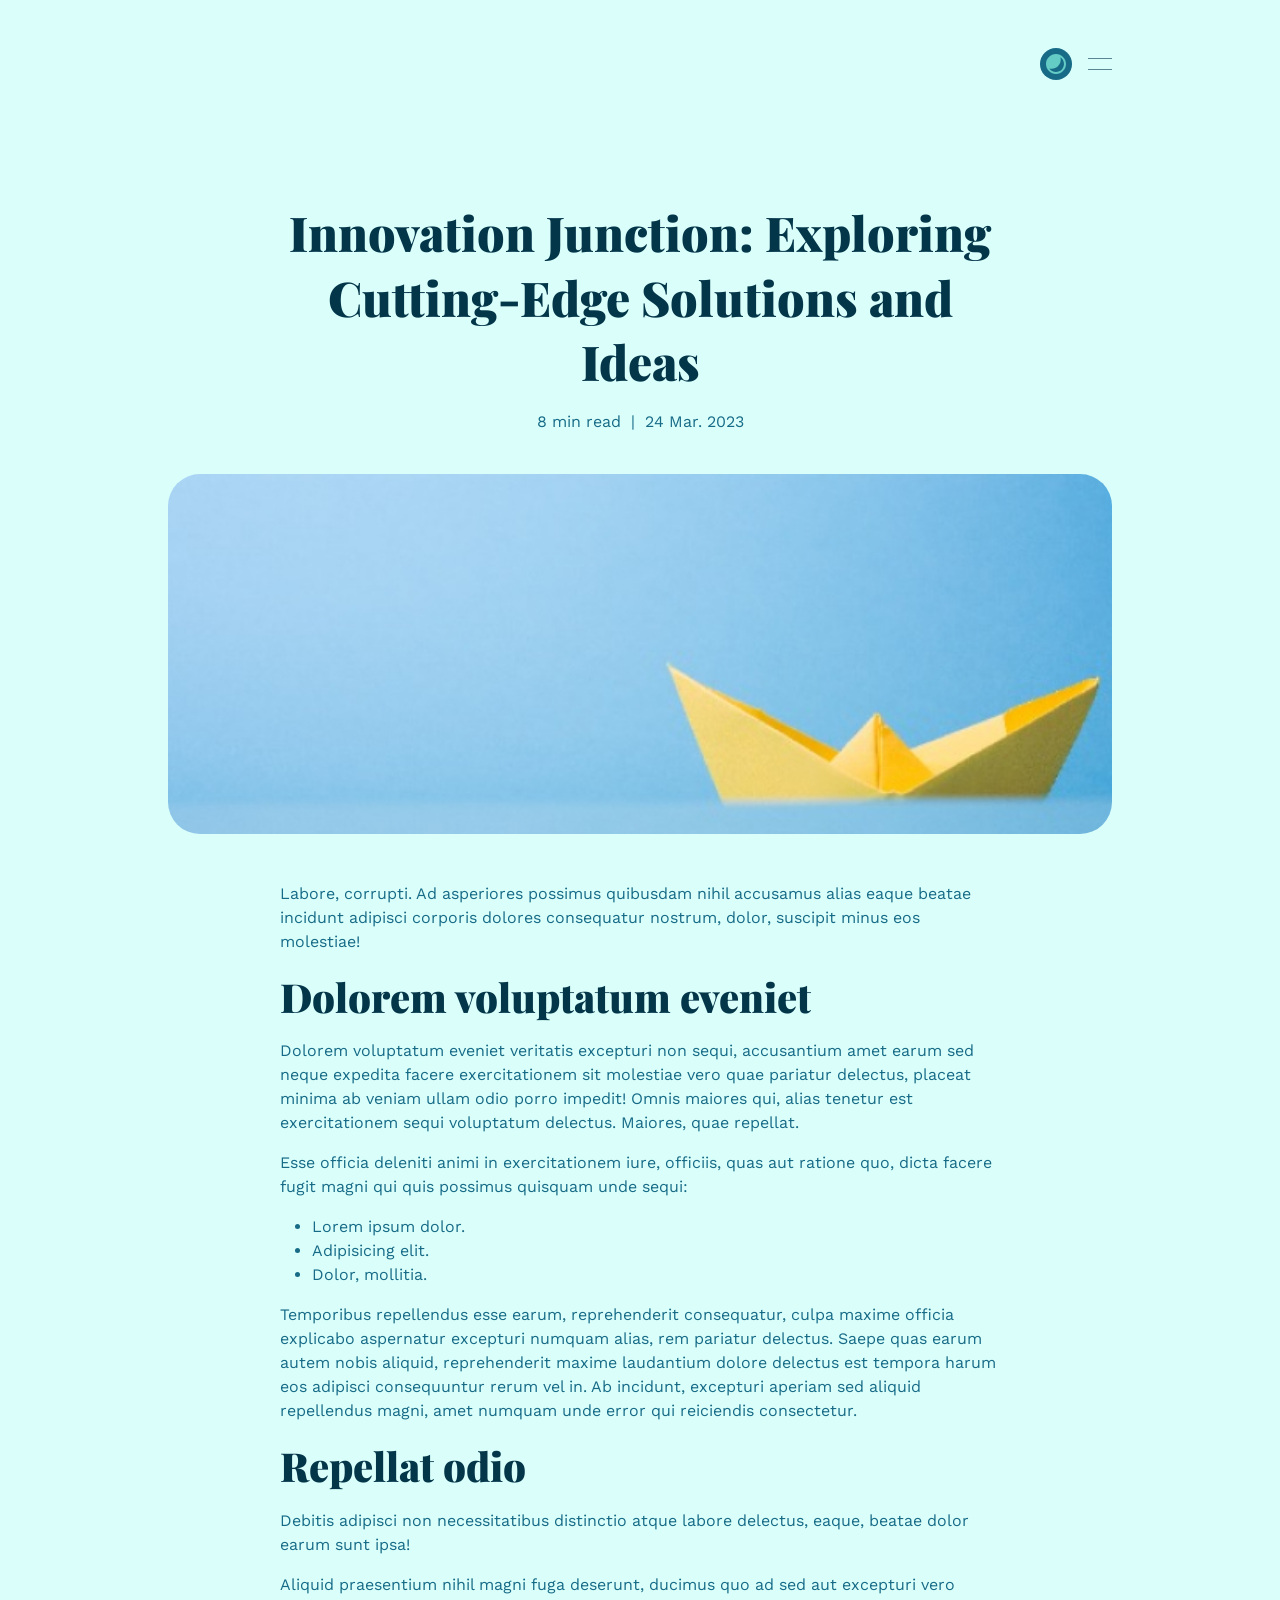
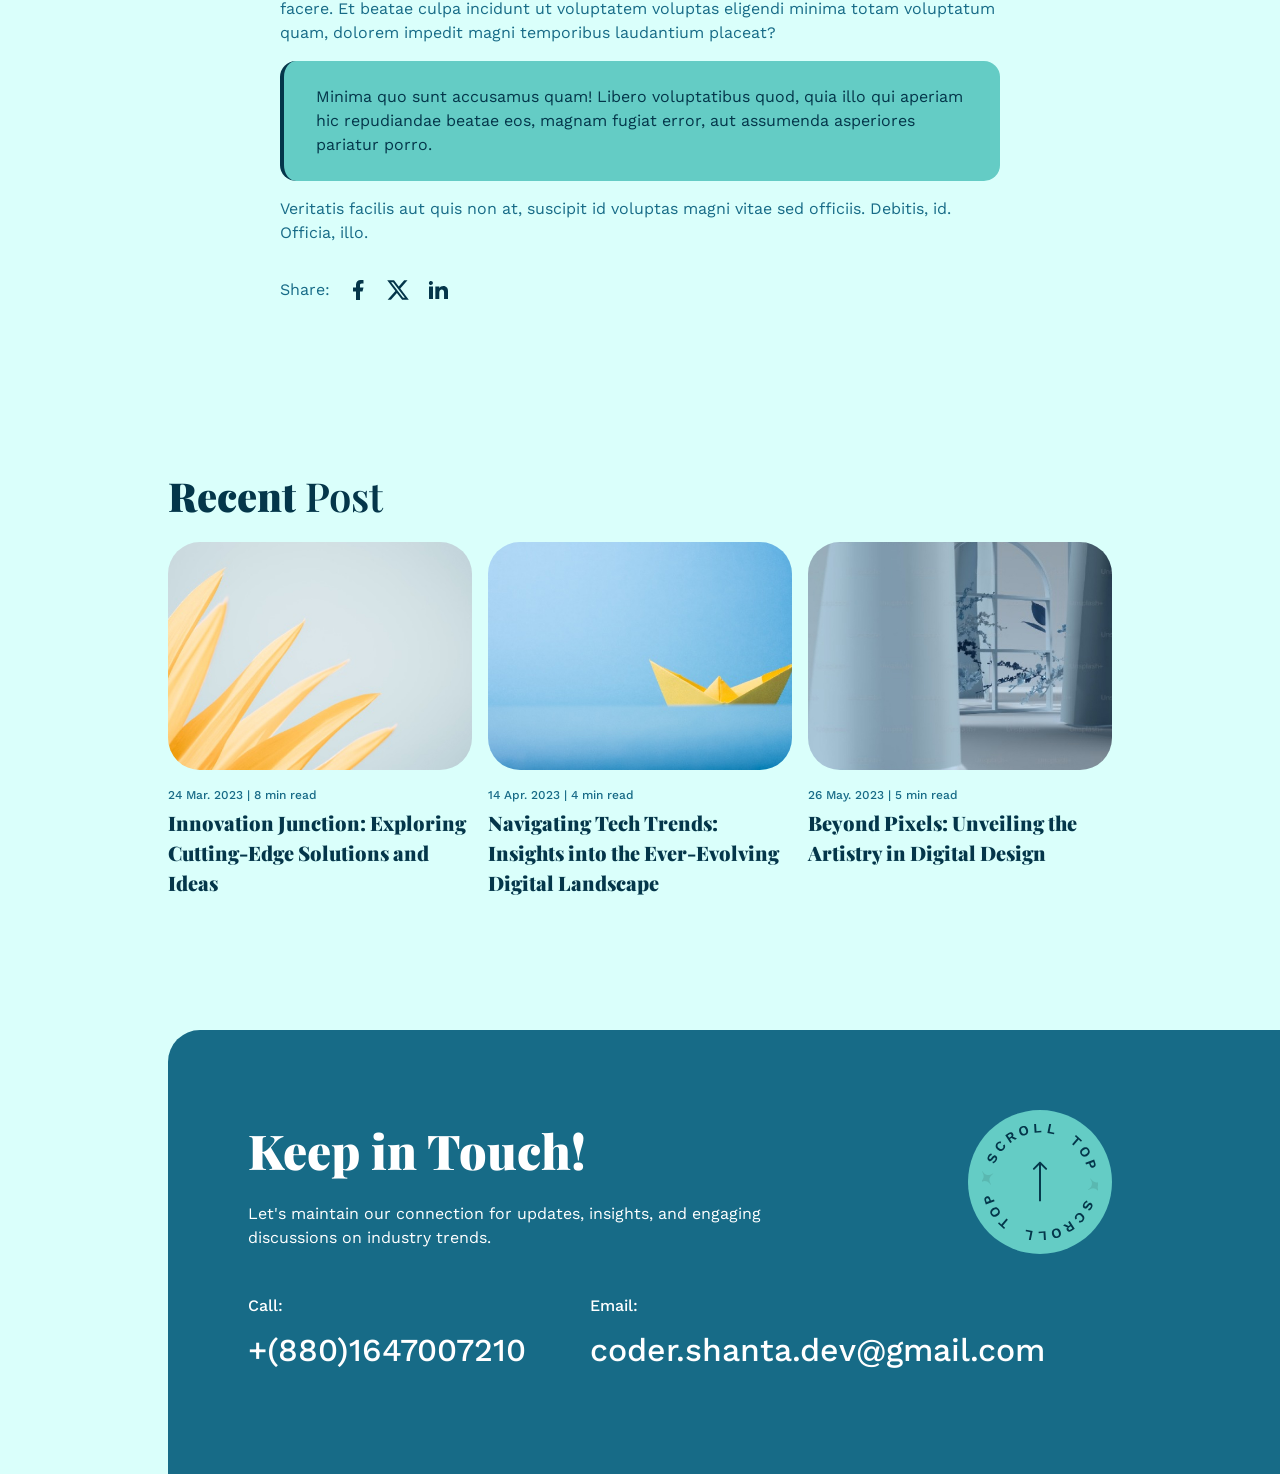
==== commit 7ab5ed70: "IR" ====
--- a/blog-details.html
+++ b/blog-details.html
@@ -54,8 +54,8 @@
               <li><a href="index.html#about">About</a></li>
               <li><a href="index.html#services">Services</a></li>
               <li><a href="index.html#portfolio">Portfolio</a></li>
-              <li><a href="index.html#testimonials">Testimonials</a></li>
-              <li><a href="index.html#blog">Blog</a></li>
+              <!-- <li><a href="index.html#testimonials">Testimonials</a></li> -->
+              <!-- <li><a href="index.html#blog">Blog</a></li> -->
               <li><a href="index.html#contact">Contact</a></li>
             </ul>
           </nav>
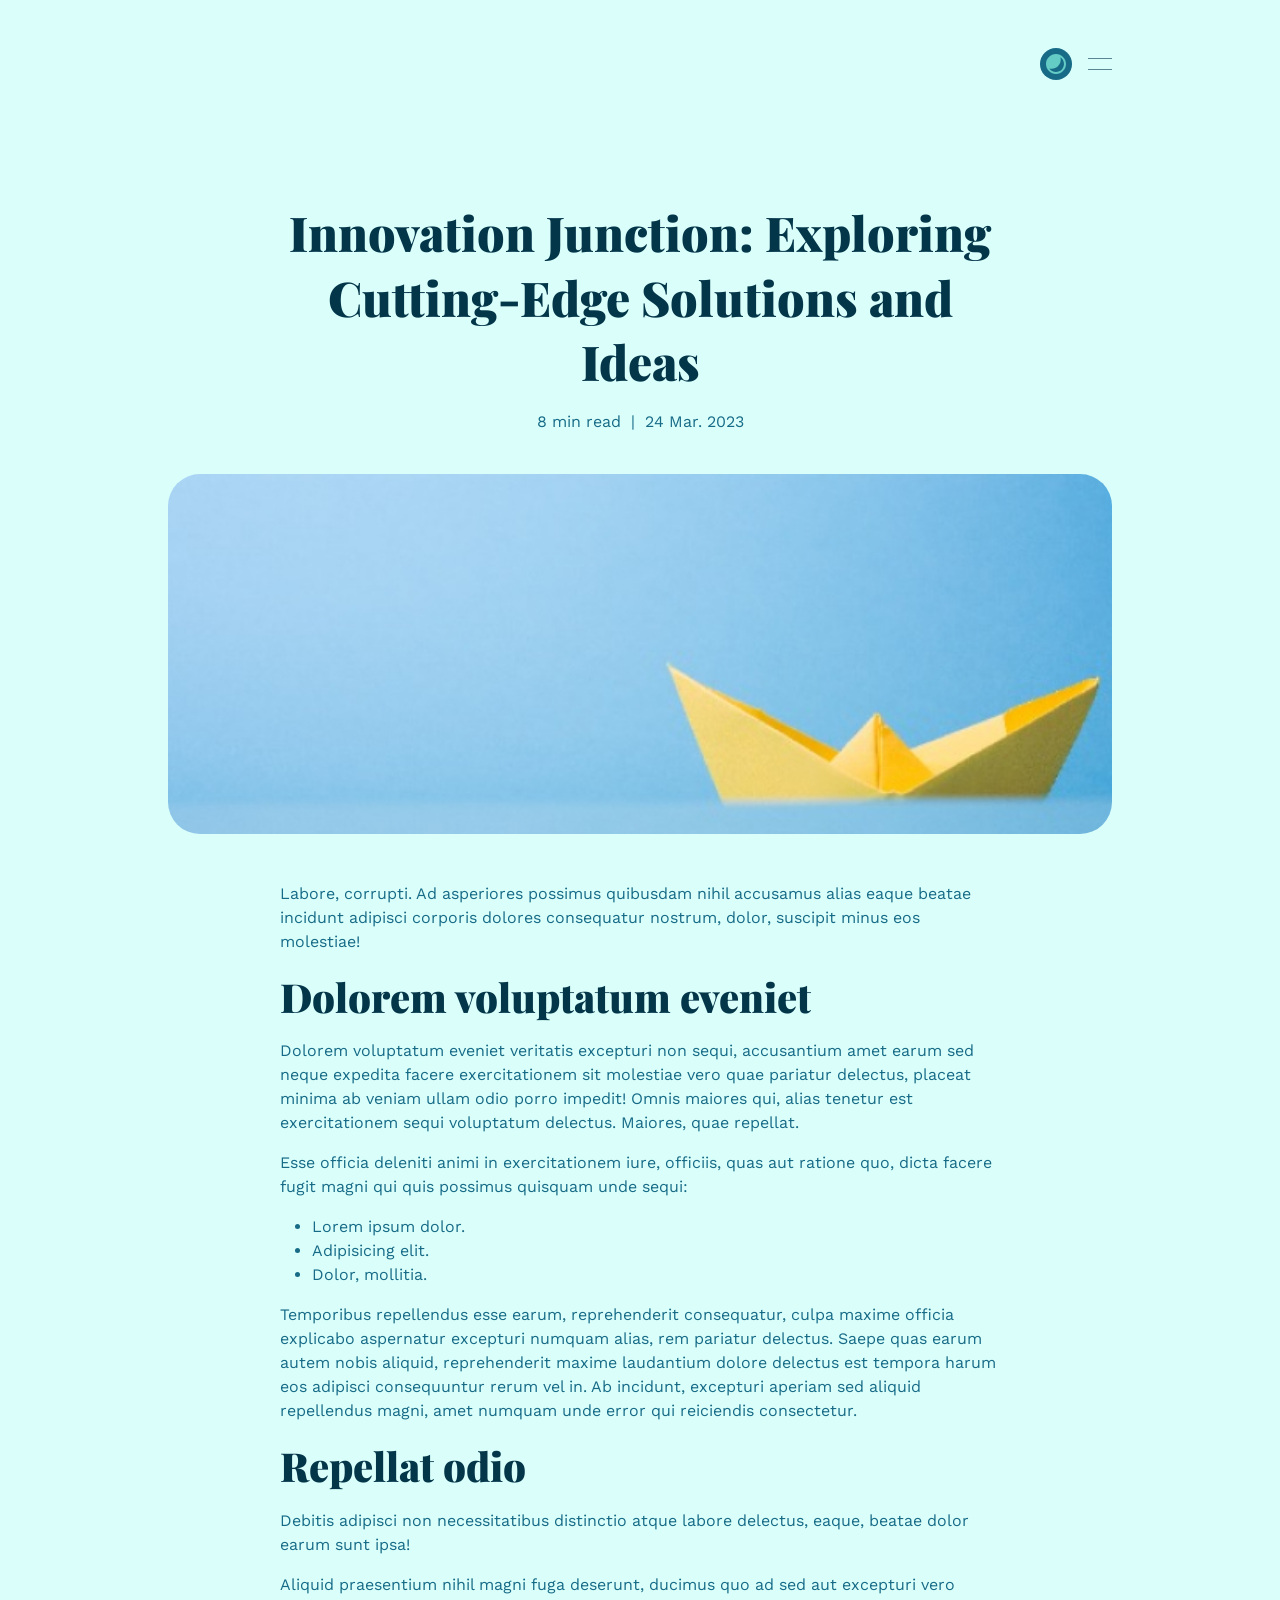
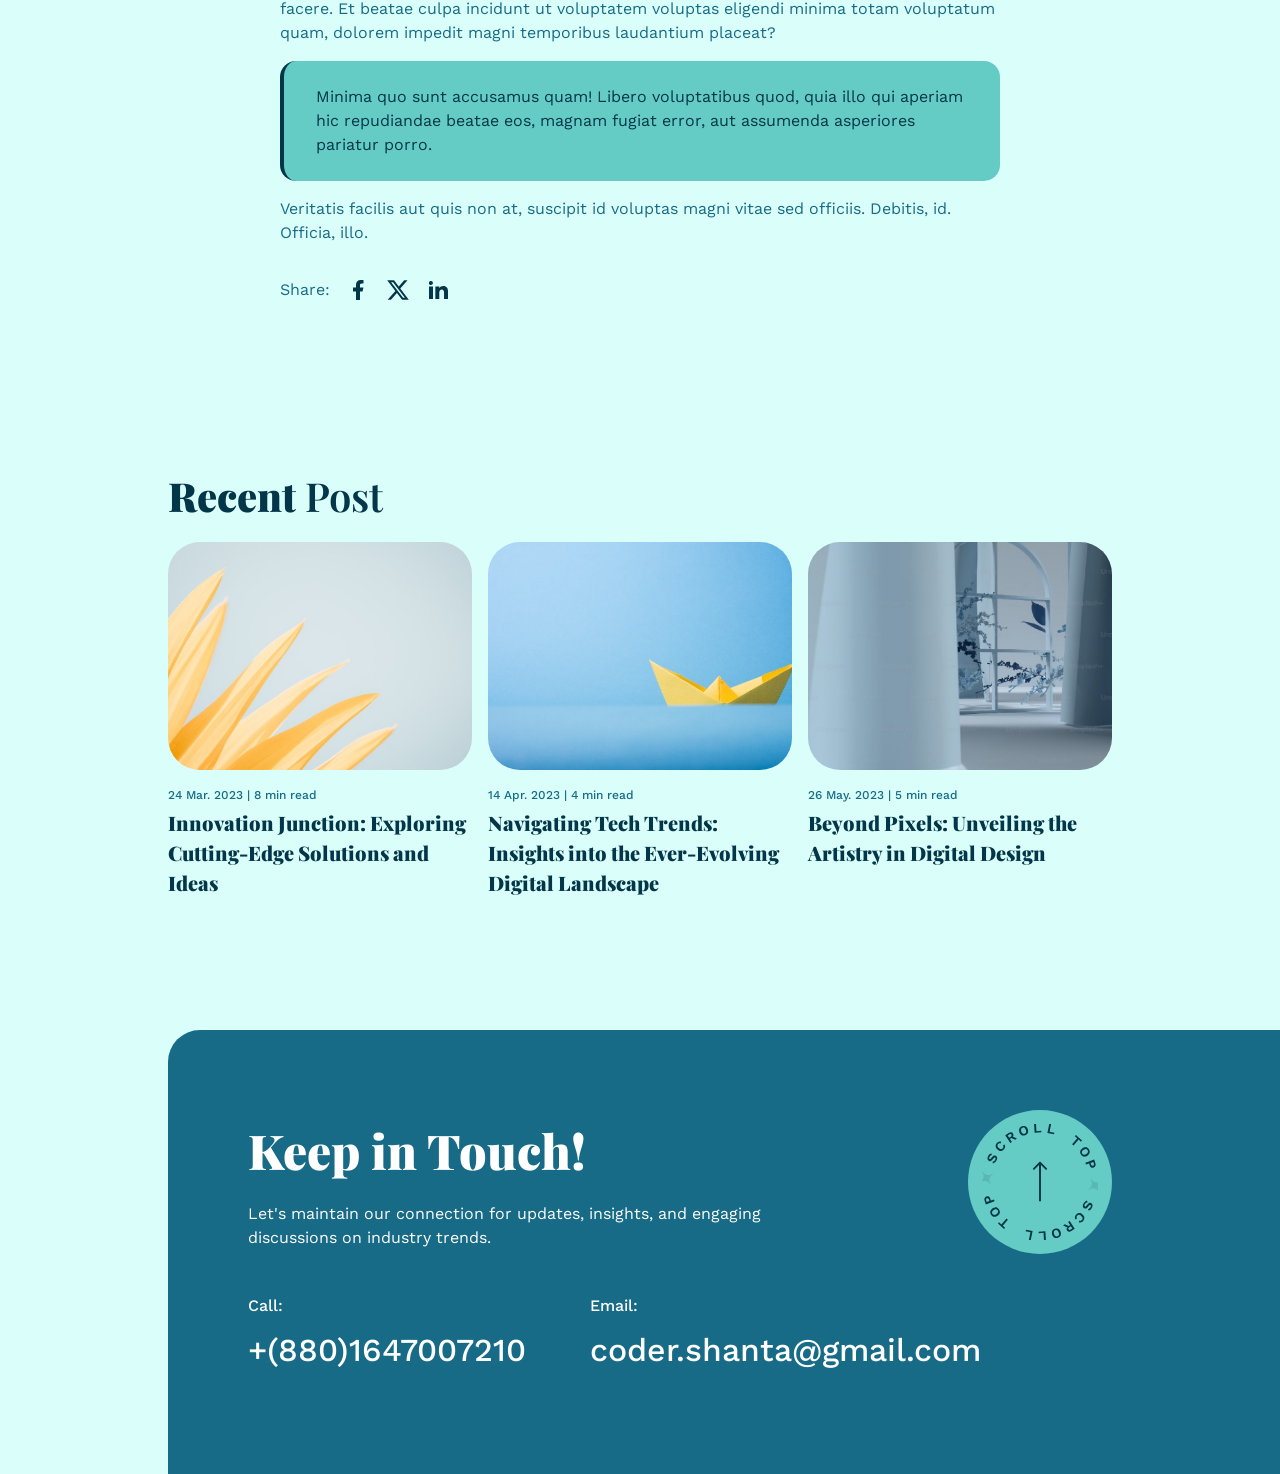
==== commit a51f8b83: "Update blog-details.html" ====
--- a/blog-details.html
+++ b/blog-details.html
@@ -288,7 +288,7 @@
               </div>
               <div class="footer-body__item">
                 <span class="footer-body__title">Email:</span>
-                <a href="mailto:coder.shanta.dev@gmail.com" class="underline-animation">coder.shanta.dev@gmail.com</a>
+                <a href="mailto:coder.shanta@gmail.com" class="underline-animation">coder.shanta@gmail.com</a>
               </div>
             </div>
           </div>
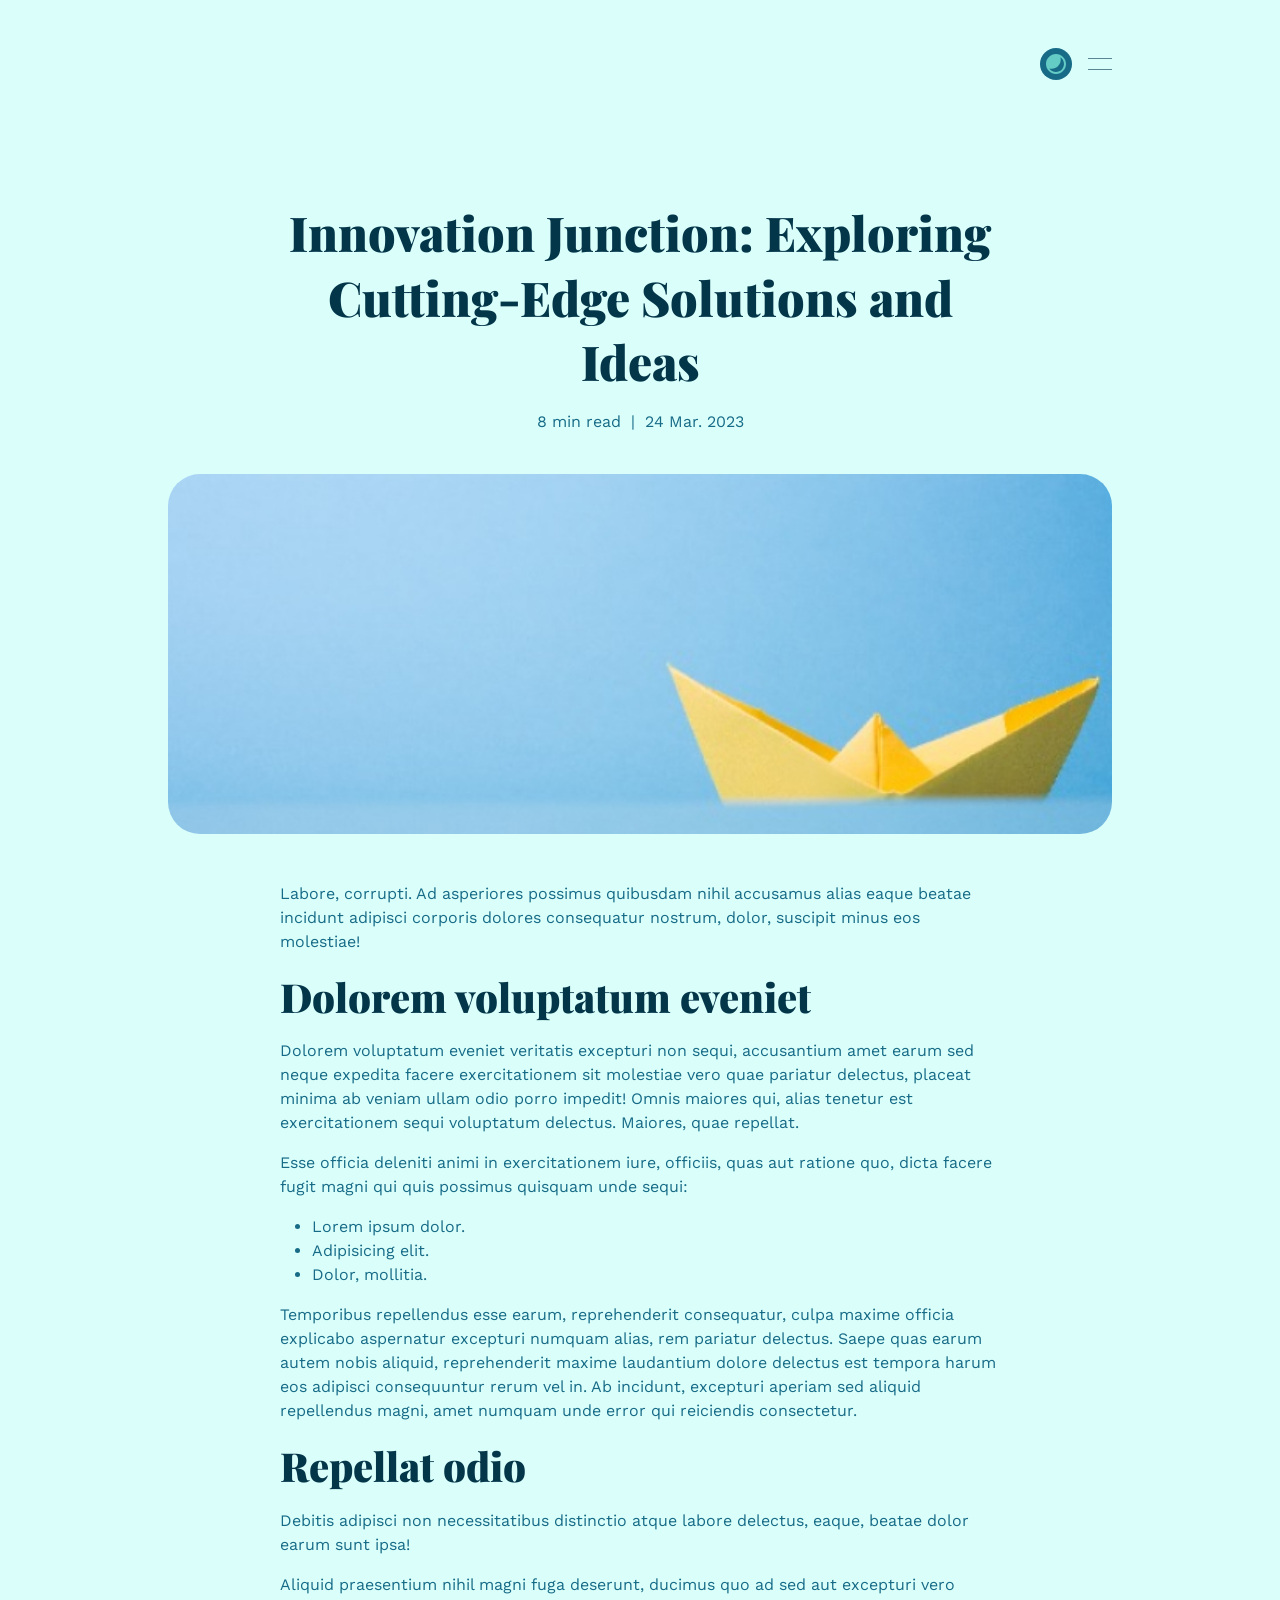
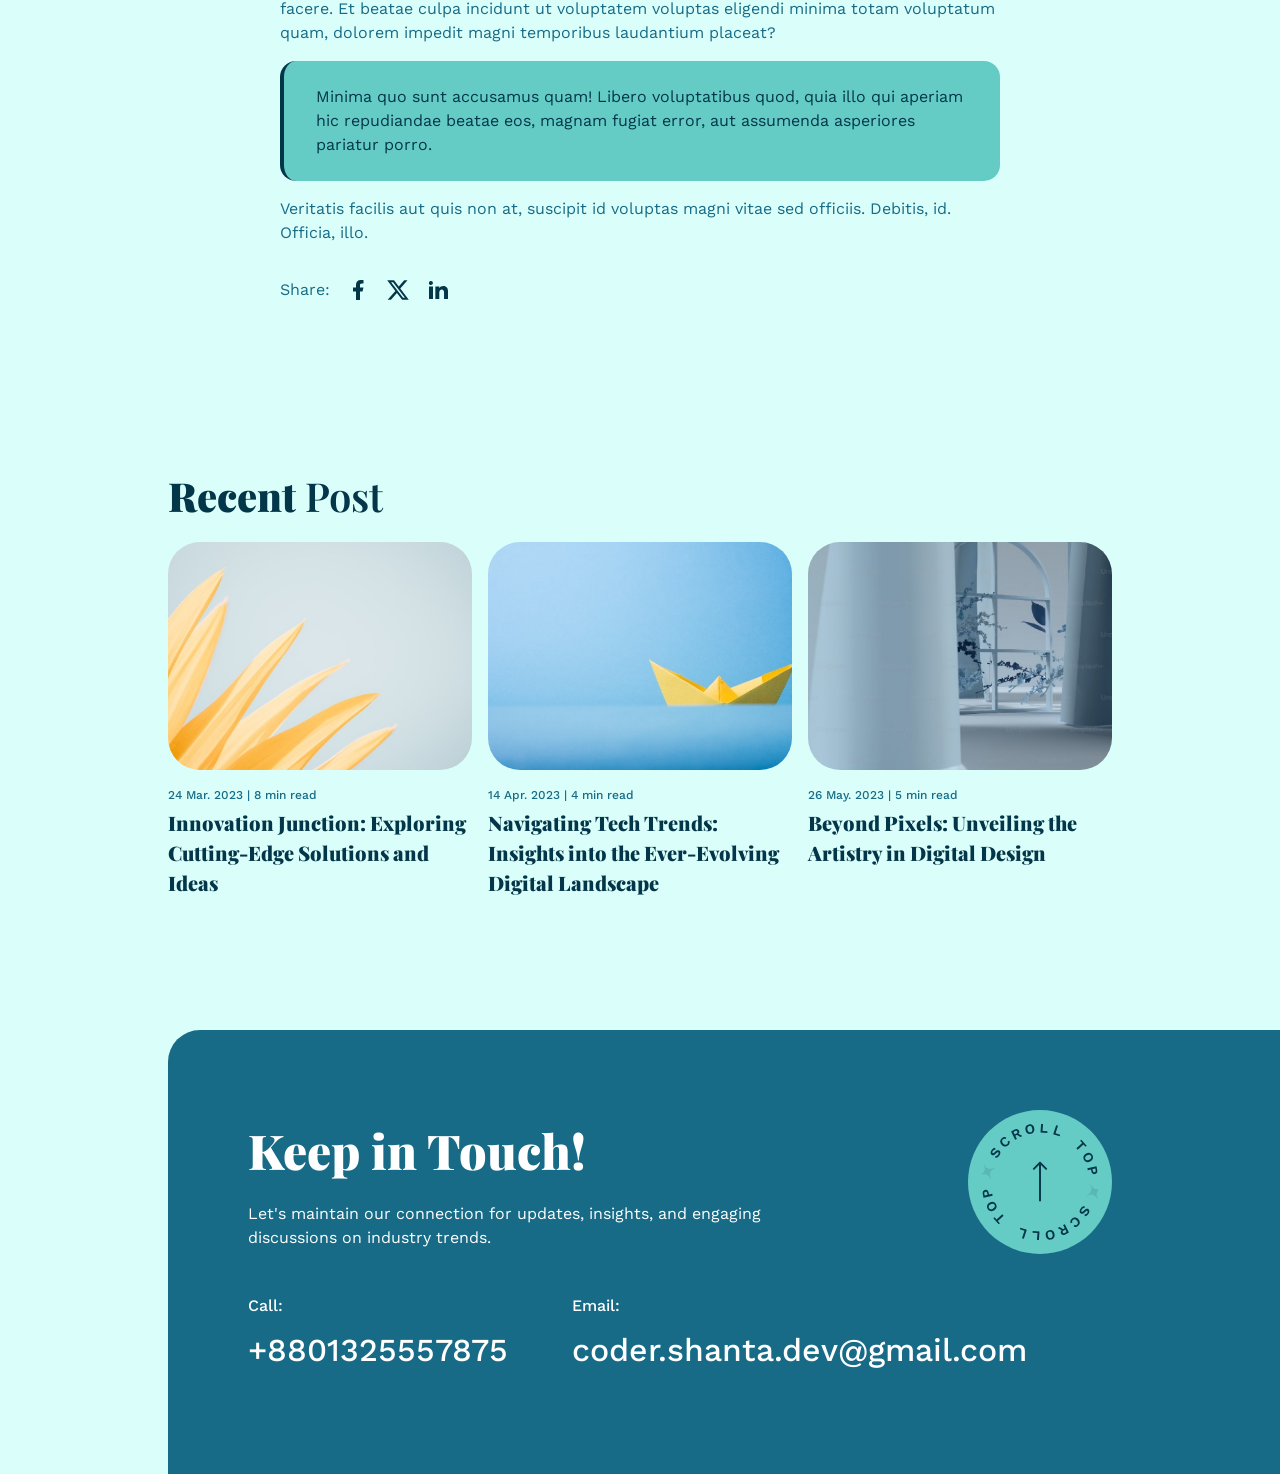
==== commit 0dc0ec66: "info changed" ====
--- a/blog-details.html
+++ b/blog-details.html
@@ -284,11 +284,11 @@
             <div class="footer-body fw-medium">
               <div class="footer-body__item">
                 <span class="footer-body__title">Call:</span>
-                <a href="tel:+(880)1647007210" class="underline-animation">+(880)1647007210</a>
+                <a href="tel:+8801325557875" class="underline-animation">+8801325557875</a>
               </div>
               <div class="footer-body__item">
                 <span class="footer-body__title">Email:</span>
-                <a href="mailto:coder.shanta@gmail.com" class="underline-animation">coder.shanta@gmail.com</a>
+                <a href="mailto:coder.shanta.dev@gmail.com" class="underline-animation">coder.shanta.dev@gmail.com</a>
               </div>
             </div>
           </div>
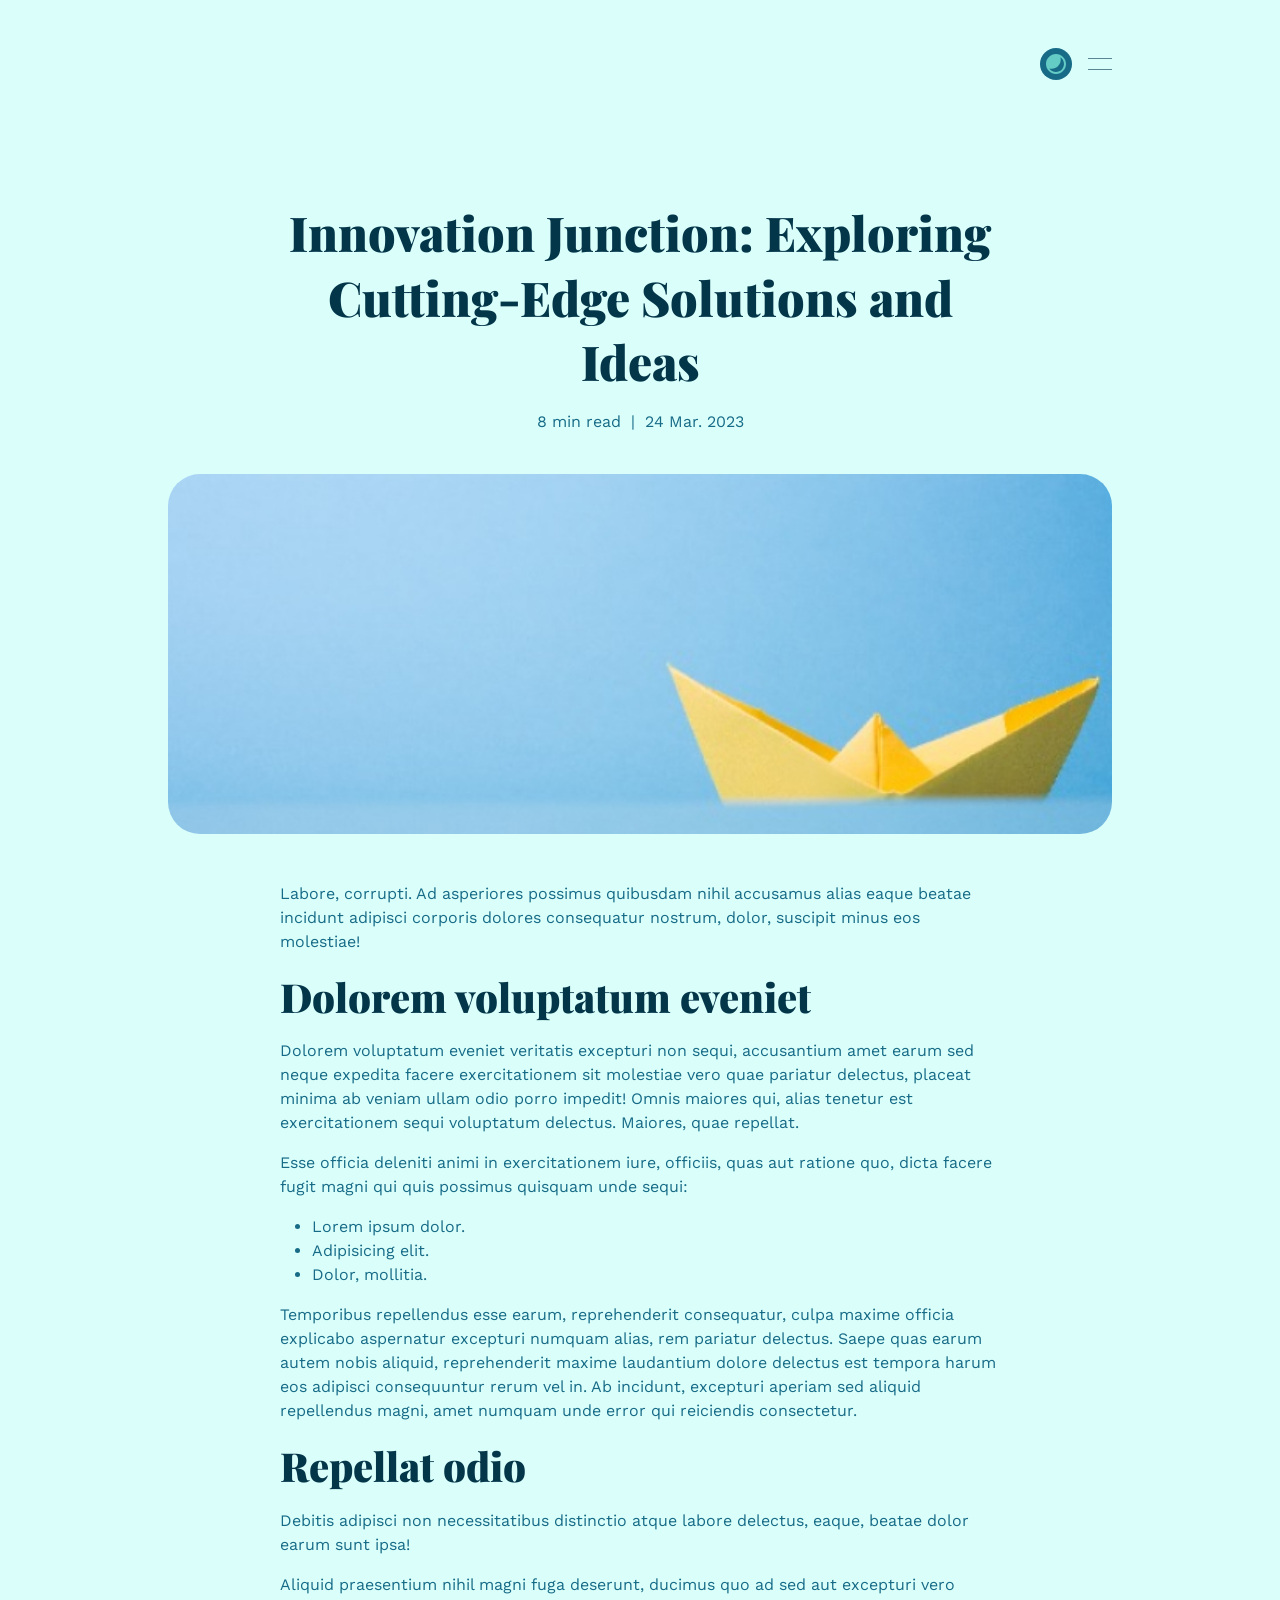
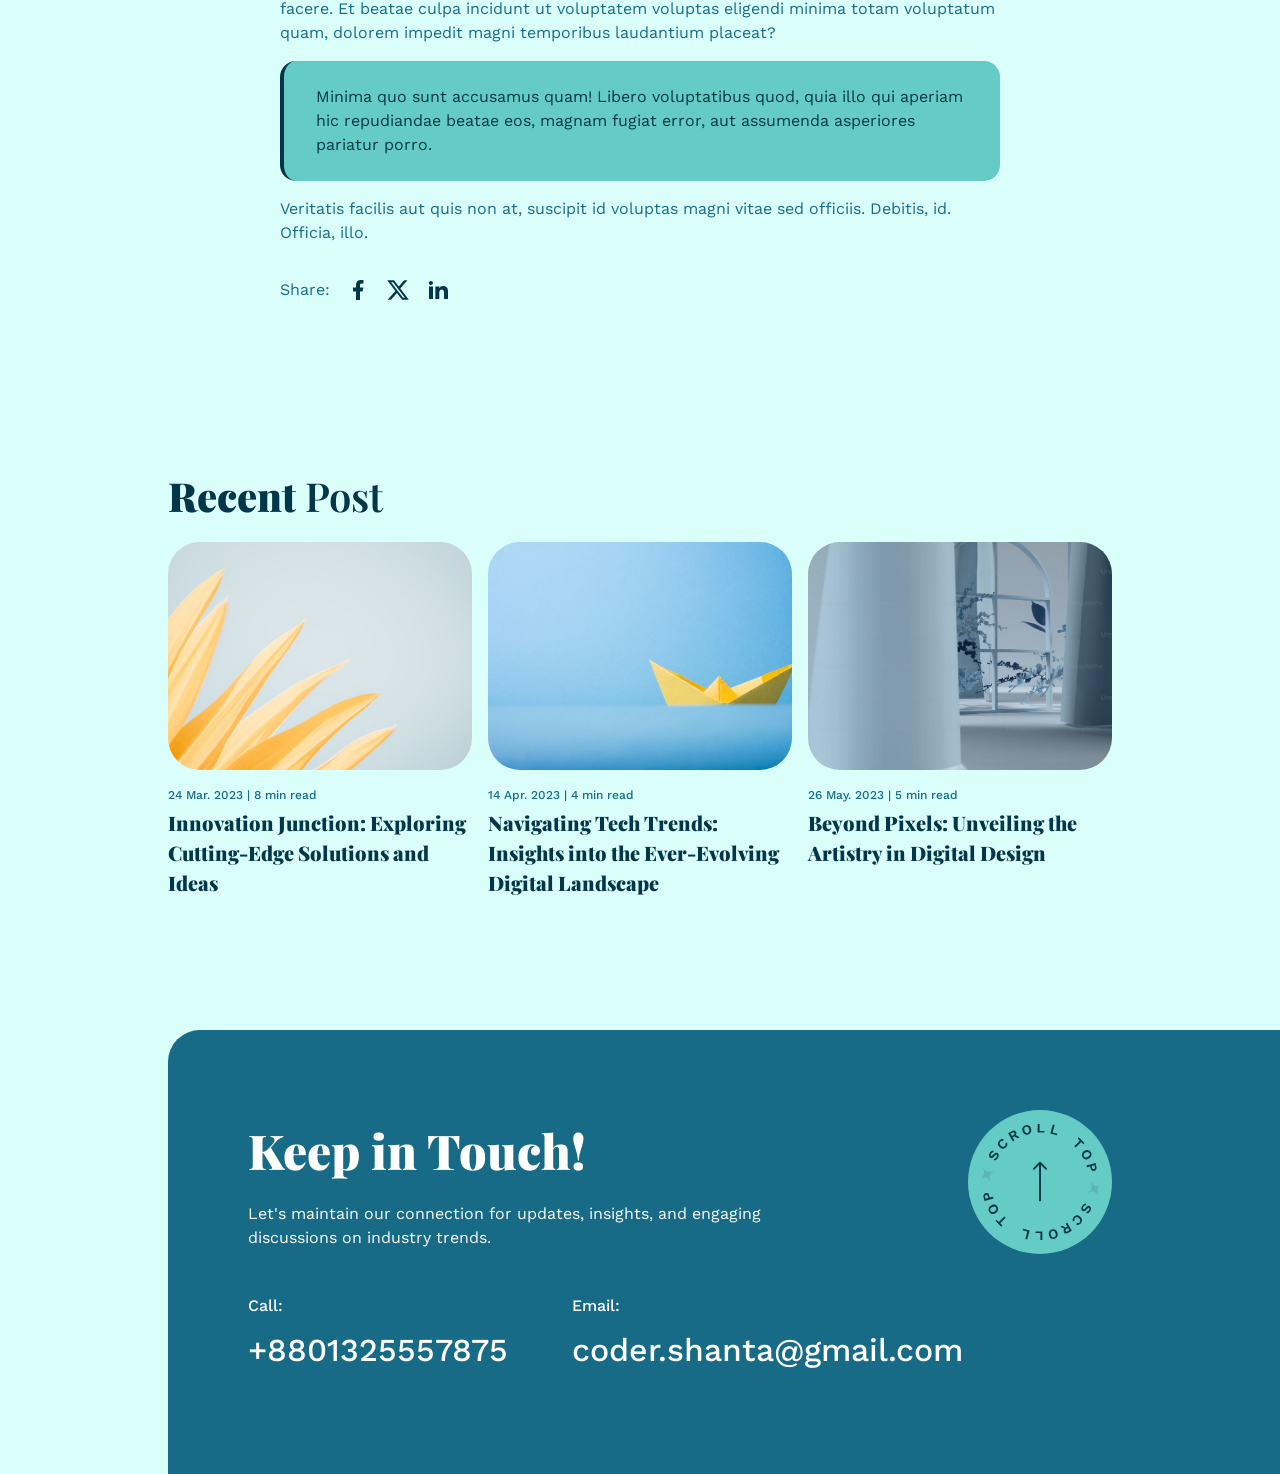
==== commit 5e5e0fbb: "Merge remote-tracking branch 'refs/remotes/origin/main'" ====
--- a/blog-details.html
+++ b/blog-details.html
@@ -288,7 +288,7 @@
               </div>
               <div class="footer-body__item">
                 <span class="footer-body__title">Email:</span>
-                <a href="mailto:coder.shanta.dev@gmail.com" class="underline-animation">coder.shanta.dev@gmail.com</a>
+                <a href="mailto:coder.shanta@gmail.com" class="underline-animation">coder.shanta@gmail.com</a>
               </div>
             </div>
           </div>
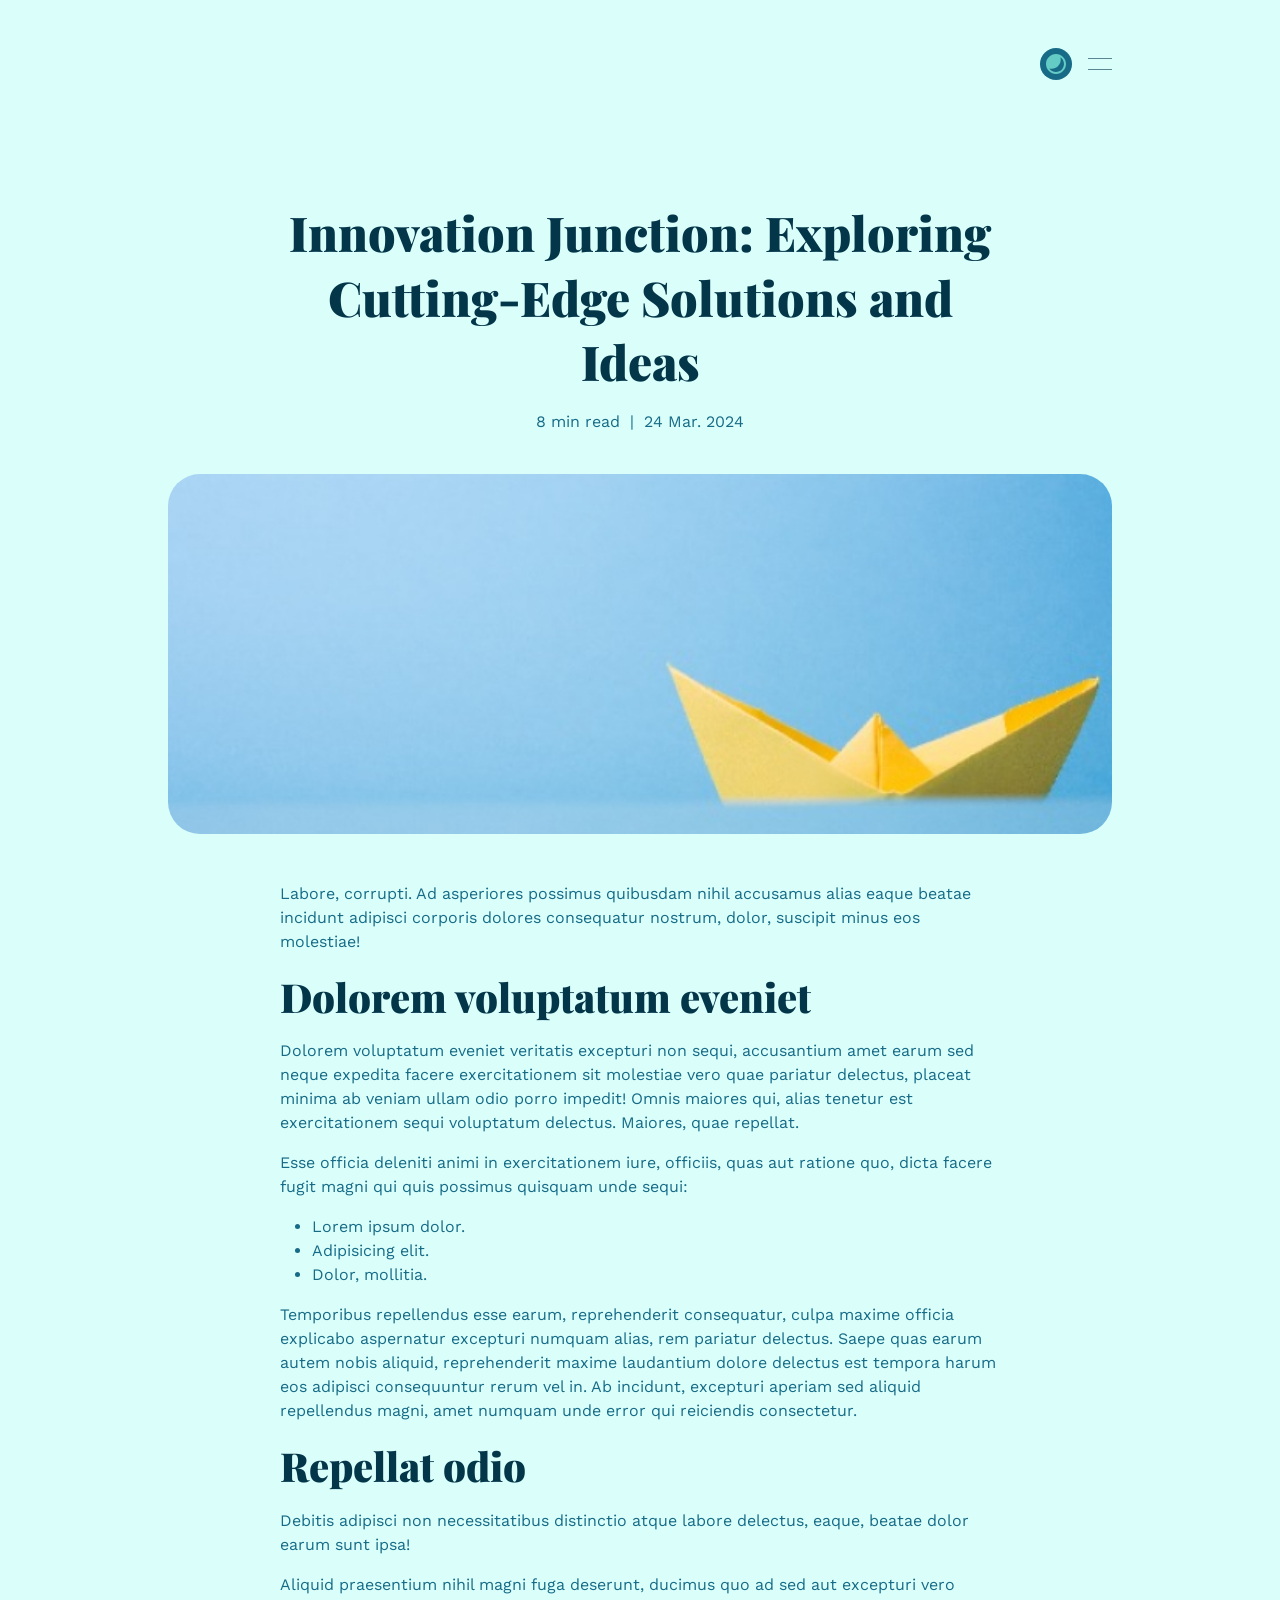
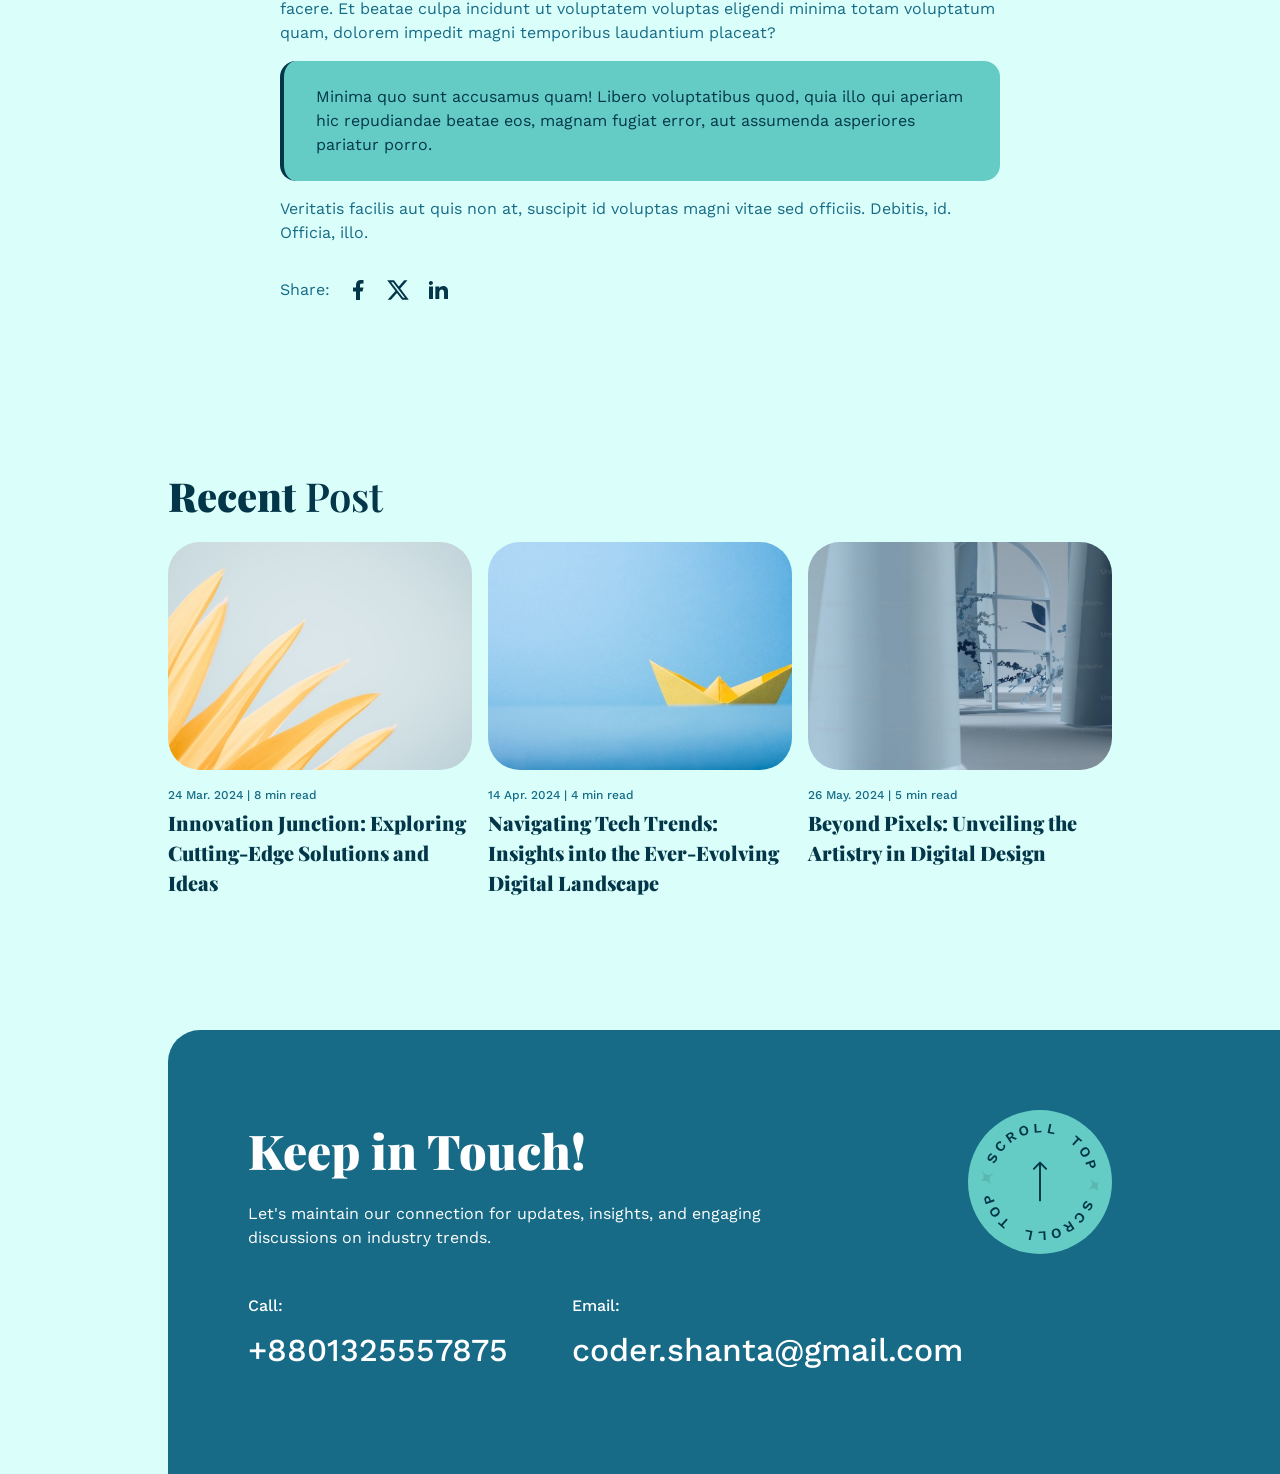
==== commit 4ec29d78: "year changed" ====
--- a/blog-details.html
+++ b/blog-details.html
@@ -103,7 +103,7 @@
               </a>
             </li>
           </ul>
-          <p>© Kri8thm 2023 <br />All Rights Reserved</p>
+          <p>© Kri8thm 2024 <br />All Rights Reserved</p>
         </div>
       </aside>
       <!-- End:: sidebar -->
@@ -148,7 +148,7 @@
           <div class="container">
             <div class="page-container page-head mb-64">
               <h1>Innovation Junction: Exploring Cutting-Edge Solutions and Ideas</h1>
-              <p>8 min read &nbsp;|&nbsp; 24 Mar. 2023</p>
+              <p>8 min read &nbsp;|&nbsp; 24 Mar. 2024</p>
             </div>
             <div class="page-cover mb-48">
               <img src="images/hero/blog-2.jpg" alt="" />
@@ -232,7 +232,7 @@
                     <a href="blog-details.html" class="card__cover" aria-labelledby="blog_card_1">
                       <img src="images/hero/blog-1.jpg" alt="" />
                     </a>
-                    <span class="card__subtitle">24 Mar. 2023 | 8 min read</span>
+                    <span class="card__subtitle">24 Mar. 2024 | 8 min read</span>
                     <div id="blog_card_1" class="h5 mb-0">
                       <a href="blog-details.html" class="underline-animation">Innovation Junction: Exploring Cutting-Edge Solutions and Ideas</a>
                     </div>
@@ -243,7 +243,7 @@
                     <a href="blog-details.html" class="card__cover" aria-labelledby="blog_card_2">
                       <img src="images/hero/blog-2.jpg" alt="" />
                     </a>
-                    <span class="card__subtitle">14 Apr. 2023 | 4 min read</span>
+                    <span class="card__subtitle">14 Apr. 2024 | 4 min read</span>
                     <div id="blog_card_2" class="h5 mb-0">
                       <a href="blog-details.html" class="underline-animation">Navigating Tech Trends: Insights into the Ever-Evolving Digital Landscape</a>
                     </div>
@@ -254,7 +254,7 @@
                     <a href="blog-details.html" class="card__cover" aria-labelledby="blog_card_3">
                       <img src="images/hero/blog-3.jpg" alt="" />
                     </a>
-                    <span class="card__subtitle">26 May. 2023 | 5 min read</span>
+                    <span class="card__subtitle">26 May. 2024 | 5 min read</span>
                     <div id="blog_card_3" class="h5 mb-0">
                       <a href="blog-details.html" class="underline-animation">Beyond Pixels: Unveiling the Artistry in Digital Design</a>
                     </div>
--- a/css/plugins.css
+++ b/css/plugins.css
@@ -3,11 +3,658 @@
  * Most modern mobile touch slider and framework with hardware accelerated transitions
  * https://swiperjs.com
  *
- * Copyright 2014-2023 Vladimir Kharlampidi
+ * Copyright 2014-2024 Vladimir Kharlampidi
  *
  * Released under the MIT License
  *
- * Released on: October 26, 2023
+ * Released on: October 26, 2024
  */
 
- @font-face{font-family:swiper-icons;src:url('data:application/font-woff;charset=utf-8;base64, [base64]//wADZ2x5ZgAAAywAAADMAAAD2MHtryVoZWFkAAABbAAAADAAAAA2E2+eoWhoZWEAAAGcAAAAHwAAACQC9gDzaG10eAAAAigAAAAZAAAArgJkABFsb2NhAAAC0AAAAFoAAABaFQAUGG1heHAAAAG8AAAAHwAAACAAcABAbmFtZQAAA/gAAAE5AAACXvFdBwlwb3N0AAAFNAAAAGIAAACE5s74hXjaY2BkYGAAYpf5Hu/j+W2+MnAzMYDAzaX6QjD6/4//Bxj5GA8AuRwMYGkAPywL13jaY2BkYGA88P8Agx4j+/8fQDYfA1AEBWgDAIB2BOoAeNpjYGRgYNBh4GdgYgABEMnIABJzYNADCQAACWgAsQB42mNgYfzCOIGBlYGB0YcxjYGBwR1Kf2WQZGhhYGBiYGVmgAFGBiQQkOaawtDAoMBQxXjg/wEGPcYDDA4wNUA2CCgwsAAAO4EL6gAAeNpj2M0gyAACqxgGNWBkZ2D4/wMA+xkDdgAAAHjaY2BgYGaAYBkGRgYQiAHyGMF8FgYHIM3DwMHABGQrMOgyWDLEM1T9/w8UBfEMgLzE////P/5//f/V/xv+r4eaAAeMbAxwIUYmIMHEgKYAYjUcsDAwsLKxc3BycfPw8jEQA/[base64]/uznmfPFBNODM2K7MTQ45YEAZqGP81AmGGcF3iPqOop0r1SPTaTbVkfUe4HXj97wYE+yNwWYxwWu4v1ugWHgo3S1XdZEVqWM7ET0cfnLGxWfkgR42o2PvWrDMBSFj/IHLaF0zKjRgdiVMwScNRAoWUoH78Y2icB/yIY09An6AH2Bdu/UB+yxopYshQiEvnvu0dURgDt8QeC8PDw7Fpji3fEA4z/PEJ6YOB5hKh4dj3EvXhxPqH/SKUY3rJ7srZ4FZnh1PMAtPhwP6fl2PMJMPDgeQ4rY8YT6Gzao0eAEA409DuggmTnFnOcSCiEiLMgxCiTI6Cq5DZUd3Qmp10vO0LaLTd2cjN4fOumlc7lUYbSQcZFkutRG7g6JKZKy0RmdLY680CDnEJ+UMkpFFe1RN7nxdVpXrC4aTtnaurOnYercZg2YVmLN/d/gczfEimrE/fs/bOuq29Zmn8tloORaXgZgGa78yO9/cnXm2BpaGvq25Dv9S4E9+5SIc9PqupJKhYFSSl47+Qcr1mYNAAAAeNptw0cKwkAAAMDZJA8Q7OUJvkLsPfZ6zFVERPy8qHh2YER+3i/BP83vIBLLySsoKimrqKqpa2hp6+jq6RsYGhmbmJqZSy0sraxtbO3sHRydnEMU4uR6yx7JJXveP7WrDycAAAAAAAH//wACeNpjYGRgYOABYhkgZgJCZgZNBkYGLQZtIJsFLMYAAAw3ALgAeNolizEKgDAQBCchRbC2sFER0YD6qVQiBCv/H9ezGI6Z5XBAw8CBK/m5iQQVauVbXLnOrMZv2oLdKFa8Pjuru2hJzGabmOSLzNMzvutpB3N42mNgZGBg4GKQYzBhYMxJLMlj4GBgAYow/P/PAJJhLM6sSoWKfWCAAwDAjgbRAAB42mNgYGBkAIIbCZo5IPrmUn0hGA0AO8EFTQAA');font-weight:400;font-style:normal}:root{--swiper-theme-color:#007aff}:host{position:relative;display:block;margin-left:auto;margin-right:auto;z-index:1}.swiper{margin-left:auto;margin-right:auto;position:relative;overflow:hidden;list-style:none;padding:0;z-index:1;display:block}.swiper-vertical>.swiper-wrapper{flex-direction:column}.swiper-wrapper{position:relative;width:100%;height:100%;z-index:1;display:flex;transition-property:transform;transition-timing-function:var(--swiper-wrapper-transition-timing-function,initial);box-sizing:content-box}.swiper-android .swiper-slide,.swiper-ios .swiper-slide,.swiper-wrapper{transform:translate3d(0px,0,0)}.swiper-horizontal{touch-action:pan-y}.swiper-vertical{touch-action:pan-x}.swiper-slide{flex-shrink:0;width:100%;height:100%;position:relative;transition-property:transform;display:block}.swiper-slide-invisible-blank{visibility:hidden}.swiper-autoheight,.swiper-autoheight .swiper-slide{height:auto}.swiper-autoheight .swiper-wrapper{align-items:flex-start;transition-property:transform,height}.swiper-backface-hidden .swiper-slide{transform:translateZ(0);-webkit-backface-visibility:hidden;backface-visibility:hidden}.swiper-3d.swiper-css-mode .swiper-wrapper{perspective:1200px}.swiper-3d .swiper-wrapper{transform-style:preserve-3d}.swiper-3d{perspective:1200px}.swiper-3d .swiper-cube-shadow,.swiper-3d .swiper-slide{transform-style:preserve-3d}.swiper-css-mode>.swiper-wrapper{overflow:auto;scrollbar-width:none;-ms-overflow-style:none}.swiper-css-mode>.swiper-wrapper::-webkit-scrollbar{display:none}.swiper-css-mode>.swiper-wrapper>.swiper-slide{scroll-snap-align:start start}.swiper-css-mode.swiper-horizontal>.swiper-wrapper{scroll-snap-type:x mandatory}.swiper-css-mode.swiper-vertical>.swiper-wrapper{scroll-snap-type:y mandatory}.swiper-css-mode.swiper-free-mode>.swiper-wrapper{scroll-snap-type:none}.swiper-css-mode.swiper-free-mode>.swiper-wrapper>.swiper-slide{scroll-snap-align:none}.swiper-css-mode.swiper-centered>.swiper-wrapper::before{content:'';flex-shrink:0;order:9999}.swiper-css-mode.swiper-centered>.swiper-wrapper>.swiper-slide{scroll-snap-align:center center;scroll-snap-stop:always}.swiper-css-mode.swiper-centered.swiper-horizontal>.swiper-wrapper>.swiper-slide:first-child{margin-inline-start:var(--swiper-centered-offset-before)}.swiper-css-mode.swiper-centered.swiper-horizontal>.swiper-wrapper::before{height:100%;min-height:1px;width:var(--swiper-centered-offset-after)}.swiper-css-mode.swiper-centered.swiper-vertical>.swiper-wrapper>.swiper-slide:first-child{margin-block-start:var(--swiper-centered-offset-before)}.swiper-css-mode.swiper-centered.swiper-vertical>.swiper-wrapper::before{width:100%;min-width:1px;height:var(--swiper-centered-offset-after)}.swiper-3d .swiper-slide-shadow,.swiper-3d .swiper-slide-shadow-bottom,.swiper-3d .swiper-slide-shadow-left,.swiper-3d .swiper-slide-shadow-right,.swiper-3d .swiper-slide-shadow-top{position:absolute;left:0;top:0;width:100%;height:100%;pointer-events:none;z-index:10}.swiper-3d .swiper-slide-shadow{background:rgba(0,0,0,.15)}.swiper-3d .swiper-slide-shadow-left{background-image:linear-gradient(to left,rgba(0,0,0,.5),rgba(0,0,0,0))}.swiper-3d .swiper-slide-shadow-right{background-image:linear-gradient(to right,rgba(0,0,0,.5),rgba(0,0,0,0))}.swiper-3d .swiper-slide-shadow-top{background-image:linear-gradient(to top,rgba(0,0,0,.5),rgba(0,0,0,0))}.swiper-3d .swiper-slide-shadow-bottom{background-image:linear-gradient(to bottom,rgba(0,0,0,.5),rgba(0,0,0,0))}.swiper-lazy-preloader{width:42px;height:42px;position:absolute;left:50%;top:50%;margin-left:-21px;margin-top:-21px;z-index:10;transform-origin:50%;box-sizing:border-box;border:4px solid var(--swiper-preloader-color,var(--swiper-theme-color));border-radius:50%;border-top-color:transparent}.swiper-watch-progress .swiper-slide-visible .swiper-lazy-preloader,.swiper:not(.swiper-watch-progress) .swiper-lazy-preloader{animation:swiper-preloader-spin 1s infinite linear}.swiper-lazy-preloader-white{--swiper-preloader-color:#fff}.swiper-lazy-preloader-black{--swiper-preloader-color:#000}@keyframes swiper-preloader-spin{0%{transform:rotate(0deg)}100%{transform:rotate(360deg)}}.swiper-virtual .swiper-slide{-webkit-backface-visibility:hidden;transform:translateZ(0)}.swiper-virtual.swiper-css-mode .swiper-wrapper::after{content:'';position:absolute;left:0;top:0;pointer-events:none}.swiper-virtual.swiper-css-mode.swiper-horizontal .swiper-wrapper::after{height:1px;width:var(--swiper-virtual-size)}.swiper-virtual.swiper-css-mode.swiper-vertical .swiper-wrapper::after{width:1px;height:var(--swiper-virtual-size)}:root{--swiper-navigation-size:44px}.swiper-button-next,.swiper-button-prev{position:absolute;top:var(--swiper-navigation-top-offset,50%);width:calc(var(--swiper-navigation-size)/ 44 * 27);height:var(--swiper-navigation-size);margin-top:calc(0px - (var(--swiper-navigation-size)/ 2));z-index:10;cursor:pointer;display:flex;align-items:center;justify-content:center;color:var(--swiper-navigation-color,var(--swiper-theme-color))}.swiper-button-next.swiper-button-disabled,.swiper-button-prev.swiper-button-disabled{opacity:.35;cursor:auto;pointer-events:none}.swiper-button-next.swiper-button-hidden,.swiper-button-prev.swiper-button-hidden{opacity:0;cursor:auto;pointer-events:none}.swiper-navigation-disabled .swiper-button-next,.swiper-navigation-disabled .swiper-button-prev{display:none!important}.swiper-button-next svg,.swiper-button-prev svg{width:100%;height:100%;object-fit:contain;transform-origin:center}.swiper-rtl .swiper-button-next svg,.swiper-rtl .swiper-button-prev svg{transform:rotate(180deg)}.swiper-button-prev,.swiper-rtl .swiper-button-next{left:var(--swiper-navigation-sides-offset,10px);right:auto}.swiper-button-next,.swiper-rtl .swiper-button-prev{right:var(--swiper-navigation-sides-offset,10px);left:auto}.swiper-button-lock{display:none}.swiper-button-next:after,.swiper-button-prev:after{font-family:swiper-icons;font-size:var(--swiper-navigation-size);text-transform:none!important;letter-spacing:0;font-variant:initial;line-height:1}.swiper-button-prev:after,.swiper-rtl .swiper-button-next:after{content:'prev'}.swiper-button-next,.swiper-rtl .swiper-button-prev{right:var(--swiper-navigation-sides-offset,10px);left:auto}.swiper-button-next:after,.swiper-rtl .swiper-button-prev:after{content:'next'}.swiper-pagination{position:absolute;text-align:center;transition:.3s opacity;transform:translate3d(0,0,0);z-index:10}.swiper-pagination.swiper-pagination-hidden{opacity:0}.swiper-pagination-disabled>.swiper-pagination,.swiper-pagination.swiper-pagination-disabled{display:none!important}.swiper-horizontal>.swiper-pagination-bullets,.swiper-pagination-bullets.swiper-pagination-horizontal,.swiper-pagination-custom,.swiper-pagination-fraction{bottom:var(--swiper-pagination-bottom,8px);top:var(--swiper-pagination-top,auto);left:0;width:100%}.swiper-pagination-bullets-dynamic{overflow:hidden;font-size:0}.swiper-pagination-bullets-dynamic .swiper-pagination-bullet{transform:scale(.33);position:relative}.swiper-pagination-bullets-dynamic .swiper-pagination-bullet-active{transform:scale(1)}.swiper-pagination-bullets-dynamic .swiper-pagination-bullet-active-main{transform:scale(1)}.swiper-pagination-bullets-dynamic .swiper-pagination-bullet-active-prev{transform:scale(.66)}.swiper-pagination-bullets-dynamic .swiper-pagination-bullet-active-prev-prev{transform:scale(.33)}.swiper-pagination-bullets-dynamic .swiper-pagination-bullet-active-next{transform:scale(.66)}.swiper-pagination-bullets-dynamic .swiper-pagination-bullet-active-next-next{transform:scale(.33)}.swiper-pagination-bullet{width:var(--swiper-pagination-bullet-width,var(--swiper-pagination-bullet-size,8px));height:var(--swiper-pagination-bullet-height,var(--swiper-pagination-bullet-size,8px));display:inline-block;border-radius:var(--swiper-pagination-bullet-border-radius,50%);background:var(--swiper-pagination-bullet-inactive-color,#000);opacity:var(--swiper-pagination-bullet-inactive-opacity, .2)}button.swiper-pagination-bullet{border:none;margin:0;padding:0;box-shadow:none;-webkit-appearance:none;appearance:none}.swiper-pagination-clickable .swiper-pagination-bullet{cursor:pointer}.swiper-pagination-bullet:only-child{display:none!important}.swiper-pagination-bullet-active{opacity:var(--swiper-pagination-bullet-opacity, 1);background:var(--swiper-pagination-color,var(--swiper-theme-color))}.swiper-pagination-vertical.swiper-pagination-bullets,.swiper-vertical>.swiper-pagination-bullets{right:var(--swiper-pagination-right,8px);left:var(--swiper-pagination-left,auto);top:50%;transform:translate3d(0px,-50%,0)}.swiper-pagination-vertical.swiper-pagination-bullets .swiper-pagination-bullet,.swiper-vertical>.swiper-pagination-bullets .swiper-pagination-bullet{margin:var(--swiper-pagination-bullet-vertical-gap,6px) 0;display:block}.swiper-pagination-vertical.swiper-pagination-bullets.swiper-pagination-bullets-dynamic,.swiper-vertical>.swiper-pagination-bullets.swiper-pagination-bullets-dynamic{top:50%;transform:translateY(-50%);width:8px}.swiper-pagination-vertical.swiper-pagination-bullets.swiper-pagination-bullets-dynamic .swiper-pagination-bullet,.swiper-vertical>.swiper-pagination-bullets.swiper-pagination-bullets-dynamic .swiper-pagination-bullet{display:inline-block;transition:.2s transform,.2s top}.swiper-horizontal>.swiper-pagination-bullets .swiper-pagination-bullet,.swiper-pagination-horizontal.swiper-pagination-bullets .swiper-pagination-bullet{margin:0 var(--swiper-pagination-bullet-horizontal-gap,4px)}.swiper-horizontal>.swiper-pagination-bullets.swiper-pagination-bullets-dynamic,.swiper-pagination-horizontal.swiper-pagination-bullets.swiper-pagination-bullets-dynamic{left:50%;transform:translateX(-50%);white-space:nowrap}.swiper-horizontal>.swiper-pagination-bullets.swiper-pagination-bullets-dynamic .swiper-pagination-bullet,.swiper-pagination-horizontal.swiper-pagination-bullets.swiper-pagination-bullets-dynamic .swiper-pagination-bullet{transition:.2s transform,.2s left}.swiper-horizontal.swiper-rtl>.swiper-pagination-bullets-dynamic .swiper-pagination-bullet{transition:.2s transform,.2s right}.swiper-pagination-fraction{color:var(--swiper-pagination-fraction-color,inherit)}.swiper-pagination-progressbar{background:var(--swiper-pagination-progressbar-bg-color,rgba(0,0,0,.25));position:absolute}.swiper-pagination-progressbar .swiper-pagination-progressbar-fill{background:var(--swiper-pagination-color,var(--swiper-theme-color));position:absolute;left:0;top:0;width:100%;height:100%;transform:scale(0);transform-origin:left top}.swiper-rtl .swiper-pagination-progressbar .swiper-pagination-progressbar-fill{transform-origin:right top}.swiper-horizontal>.swiper-pagination-progressbar,.swiper-pagination-progressbar.swiper-pagination-horizontal,.swiper-pagination-progressbar.swiper-pagination-vertical.swiper-pagination-progressbar-opposite,.swiper-vertical>.swiper-pagination-progressbar.swiper-pagination-progressbar-opposite{width:100%;height:var(--swiper-pagination-progressbar-size,4px);left:0;top:0}.swiper-horizontal>.swiper-pagination-progressbar.swiper-pagination-progressbar-opposite,.swiper-pagination-progressbar.swiper-pagination-horizontal.swiper-pagination-progressbar-opposite,.swiper-pagination-progressbar.swiper-pagination-vertical,.swiper-vertical>.swiper-pagination-progressbar{width:var(--swiper-pagination-progressbar-size,4px);height:100%;left:0;top:0}.swiper-pagination-lock{display:none}.swiper-scrollbar{border-radius:var(--swiper-scrollbar-border-radius,10px);position:relative;touch-action:none;background:var(--swiper-scrollbar-bg-color,rgba(0,0,0,.1))}.swiper-scrollbar-disabled>.swiper-scrollbar,.swiper-scrollbar.swiper-scrollbar-disabled{display:none!important}.swiper-horizontal>.swiper-scrollbar,.swiper-scrollbar.swiper-scrollbar-horizontal{position:absolute;left:var(--swiper-scrollbar-sides-offset,1%);bottom:var(--swiper-scrollbar-bottom,4px);top:var(--swiper-scrollbar-top,auto);z-index:50;height:var(--swiper-scrollbar-size,4px);width:calc(100% - 2 * var(--swiper-scrollbar-sides-offset,1%))}.swiper-scrollbar.swiper-scrollbar-vertical,.swiper-vertical>.swiper-scrollbar{position:absolute;left:var(--swiper-scrollbar-left,auto);right:var(--swiper-scrollbar-right,4px);top:var(--swiper-scrollbar-sides-offset,1%);z-index:50;width:var(--swiper-scrollbar-size,4px);height:calc(100% - 2 * var(--swiper-scrollbar-sides-offset,1%))}.swiper-scrollbar-drag{height:100%;width:100%;position:relative;background:var(--swiper-scrollbar-drag-bg-color,rgba(0,0,0,.5));border-radius:var(--swiper-scrollbar-border-radius,10px);left:0;top:0}.swiper-scrollbar-cursor-drag{cursor:move}.swiper-scrollbar-lock{display:none}.swiper-zoom-container{width:100%;height:100%;display:flex;justify-content:center;align-items:center;text-align:center}.swiper-zoom-container>canvas,.swiper-zoom-container>img,.swiper-zoom-container>svg{max-width:100%;max-height:100%;object-fit:contain}.swiper-slide-zoomed{cursor:move;touch-action:none}.swiper .swiper-notification{position:absolute;left:0;top:0;pointer-events:none;opacity:0;z-index:-1000}.swiper-free-mode>.swiper-wrapper{transition-timing-function:ease-out;margin:0 auto}.swiper-grid>.swiper-wrapper{flex-wrap:wrap}.swiper-grid-column>.swiper-wrapper{flex-wrap:wrap;flex-direction:column}.swiper-fade.swiper-free-mode .swiper-slide{transition-timing-function:ease-out}.swiper-fade .swiper-slide{pointer-events:none;transition-property:opacity}.swiper-fade .swiper-slide .swiper-slide{pointer-events:none}.swiper-fade .swiper-slide-active{pointer-events:auto}.swiper-fade .swiper-slide-active .swiper-slide-active{pointer-events:auto}.swiper-cube{overflow:visible}.swiper-cube .swiper-slide{pointer-events:none;-webkit-backface-visibility:hidden;backface-visibility:hidden;z-index:1;visibility:hidden;transform-origin:0 0;width:100%;height:100%}.swiper-cube .swiper-slide .swiper-slide{pointer-events:none}.swiper-cube.swiper-rtl .swiper-slide{transform-origin:100% 0}.swiper-cube .swiper-slide-active,.swiper-cube .swiper-slide-active .swiper-slide-active{pointer-events:auto}.swiper-cube .swiper-slide-active,.swiper-cube .swiper-slide-next,.swiper-cube .swiper-slide-prev{pointer-events:auto;visibility:visible}.swiper-cube .swiper-cube-shadow{position:absolute;left:0;bottom:0px;width:100%;height:100%;opacity:.6;z-index:0}.swiper-cube .swiper-cube-shadow:before{content:'';background:#000;position:absolute;left:0;top:0;bottom:0;right:0;filter:blur(50px)}.swiper-cube .swiper-slide-next+.swiper-slide{pointer-events:auto;visibility:visible}.swiper-cube .swiper-slide-shadow-cube.swiper-slide-shadow-bottom,.swiper-cube .swiper-slide-shadow-cube.swiper-slide-shadow-left,.swiper-cube .swiper-slide-shadow-cube.swiper-slide-shadow-right,.swiper-cube .swiper-slide-shadow-cube.swiper-slide-shadow-top{z-index:0;-webkit-backface-visibility:hidden;backface-visibility:hidden}.swiper-flip{overflow:visible}.swiper-flip .swiper-slide{pointer-events:none;-webkit-backface-visibility:hidden;backface-visibility:hidden;z-index:1}.swiper-flip .swiper-slide .swiper-slide{pointer-events:none}.swiper-flip .swiper-slide-active,.swiper-flip .swiper-slide-active .swiper-slide-active{pointer-events:auto}.swiper-flip .swiper-slide-shadow-flip.swiper-slide-shadow-bottom,.swiper-flip .swiper-slide-shadow-flip.swiper-slide-shadow-left,.swiper-flip .swiper-slide-shadow-flip.swiper-slide-shadow-right,.swiper-flip .swiper-slide-shadow-flip.swiper-slide-shadow-top{z-index:0;-webkit-backface-visibility:hidden;backface-visibility:hidden}.swiper-creative .swiper-slide{-webkit-backface-visibility:hidden;backface-visibility:hidden;overflow:hidden;transition-property:transform,opacity,height}.swiper-cards{overflow:visible}.swiper-cards .swiper-slide{transform-origin:center bottom;-webkit-backface-visibility:hidden;backface-visibility:hidden;overflow:hidden}+@font-face {
+  font-family: swiper-icons;
+  src: url("data:application/font-woff;charset=utf-8;base64, [base64]//wADZ2x5ZgAAAywAAADMAAAD2MHtryVoZWFkAAABbAAAADAAAAA2E2+eoWhoZWEAAAGcAAAAHwAAACQC9gDzaG10eAAAAigAAAAZAAAArgJkABFsb2NhAAAC0AAAAFoAAABaFQAUGG1heHAAAAG8AAAAHwAAACAAcABAbmFtZQAAA/gAAAE5AAACXvFdBwlwb3N0AAAFNAAAAGIAAACE5s74hXjaY2BkYGAAYpf5Hu/j+W2+MnAzMYDAzaX6QjD6/4//Bxj5GA8AuRwMYGkAPywL13jaY2BkYGA88P8Agx4j+/8fQDYfA1AEBWgDAIB2BOoAeNpjYGRgYNBh4GdgYgABEMnIABJzYNADCQAACWgAsQB42mNgYfzCOIGBlYGB0YcxjYGBwR1Kf2WQZGhhYGBiYGVmgAFGBiQQkOaawtDAoMBQxXjg/wEGPcYDDA4wNUA2CCgwsAAAO4EL6gAAeNpj2M0gyAACqxgGNWBkZ2D4/wMA+xkDdgAAAHjaY2BgYGaAYBkGRgYQiAHyGMF8FgYHIM3DwMHABGQrMOgyWDLEM1T9/w8UBfEMgLzE////P/5//f/V/xv+r4eaAAeMbAxwIUYmIMHEgKYAYjUcsDAwsLKxc3BycfPw8jEQA/[base64]/uznmfPFBNODM2K7MTQ45YEAZqGP81AmGGcF3iPqOop0r1SPTaTbVkfUe4HXj97wYE+yNwWYxwWu4v1ugWHgo3S1XdZEVqWM7ET0cfnLGxWfkgR42o2PvWrDMBSFj/IHLaF0zKjRgdiVMwScNRAoWUoH78Y2icB/yIY09An6AH2Bdu/UB+yxopYshQiEvnvu0dURgDt8QeC8PDw7Fpji3fEA4z/PEJ6YOB5hKh4dj3EvXhxPqH/SKUY3rJ7srZ4FZnh1PMAtPhwP6fl2PMJMPDgeQ4rY8YT6Gzao0eAEA409DuggmTnFnOcSCiEiLMgxCiTI6Cq5DZUd3Qmp10vO0LaLTd2cjN4fOumlc7lUYbSQcZFkutRG7g6JKZKy0RmdLY680CDnEJ+UMkpFFe1RN7nxdVpXrC4aTtnaurOnYercZg2YVmLN/d/gczfEimrE/fs/bOuq29Zmn8tloORaXgZgGa78yO9/cnXm2BpaGvq25Dv9S4E9+5SIc9PqupJKhYFSSl47+Qcr1mYNAAAAeNptw0cKwkAAAMDZJA8Q7OUJvkLsPfZ6zFVERPy8qHh2YER+3i/BP83vIBLLySsoKimrqKqpa2hp6+jq6RsYGhmbmJqZSy0sraxtbO3sHRydnEMU4uR6yx7JJXveP7WrDycAAAAAAAH//wACeNpjYGRgYOABYhkgZgJCZgZNBkYGLQZtIJsFLMYAAAw3ALgAeNolizEKgDAQBCchRbC2sFER0YD6qVQiBCv/H9ezGI6Z5XBAw8CBK/m5iQQVauVbXLnOrMZv2oLdKFa8Pjuru2hJzGabmOSLzNMzvutpB3N42mNgZGBg4GKQYzBhYMxJLMlj4GBgAYow/P/PAJJhLM6sSoWKfWCAAwDAjgbRAAB42mNgYGBkAIIbCZo5IPrmUn0hGA0AO8EFTQAA");
+  font-weight: 400;
+  font-style: normal;
+}
+:root {
+  --swiper-theme-color: #007aff;
+}
+:host {
+  position: relative;
+  display: block;
+  margin-left: auto;
+  margin-right: auto;
+  z-index: 1;
+}
+.swiper {
+  margin-left: auto;
+  margin-right: auto;
+  position: relative;
+  overflow: hidden;
+  list-style: none;
+  padding: 0;
+  z-index: 1;
+  display: block;
+}
+.swiper-vertical > .swiper-wrapper {
+  flex-direction: column;
+}
+.swiper-wrapper {
+  position: relative;
+  width: 100%;
+  height: 100%;
+  z-index: 1;
+  display: flex;
+  transition-property: transform;
+  transition-timing-function: var(--swiper-wrapper-transition-timing-function, initial);
+  box-sizing: content-box;
+}
+.swiper-android .swiper-slide,
+.swiper-ios .swiper-slide,
+.swiper-wrapper {
+  transform: translate3d(0px, 0, 0);
+}
+.swiper-horizontal {
+  touch-action: pan-y;
+}
+.swiper-vertical {
+  touch-action: pan-x;
+}
+.swiper-slide {
+  flex-shrink: 0;
+  width: 100%;
+  height: 100%;
+  position: relative;
+  transition-property: transform;
+  display: block;
+}
+.swiper-slide-invisible-blank {
+  visibility: hidden;
+}
+.swiper-autoheight,
+.swiper-autoheight .swiper-slide {
+  height: auto;
+}
+.swiper-autoheight .swiper-wrapper {
+  align-items: flex-start;
+  transition-property: transform, height;
+}
+.swiper-backface-hidden .swiper-slide {
+  transform: translateZ(0);
+  -webkit-backface-visibility: hidden;
+  backface-visibility: hidden;
+}
+.swiper-3d.swiper-css-mode .swiper-wrapper {
+  perspective: 1200px;
+}
+.swiper-3d .swiper-wrapper {
+  transform-style: preserve-3d;
+}
+.swiper-3d {
+  perspective: 1200px;
+}
+.swiper-3d .swiper-cube-shadow,
+.swiper-3d .swiper-slide {
+  transform-style: preserve-3d;
+}
+.swiper-css-mode > .swiper-wrapper {
+  overflow: auto;
+  scrollbar-width: none;
+  -ms-overflow-style: none;
+}
+.swiper-css-mode > .swiper-wrapper::-webkit-scrollbar {
+  display: none;
+}
+.swiper-css-mode > .swiper-wrapper > .swiper-slide {
+  scroll-snap-align: start start;
+}
+.swiper-css-mode.swiper-horizontal > .swiper-wrapper {
+  scroll-snap-type: x mandatory;
+}
+.swiper-css-mode.swiper-vertical > .swiper-wrapper {
+  scroll-snap-type: y mandatory;
+}
+.swiper-css-mode.swiper-free-mode > .swiper-wrapper {
+  scroll-snap-type: none;
+}
+.swiper-css-mode.swiper-free-mode > .swiper-wrapper > .swiper-slide {
+  scroll-snap-align: none;
+}
+.swiper-css-mode.swiper-centered > .swiper-wrapper::before {
+  content: "";
+  flex-shrink: 0;
+  order: 9999;
+}
+.swiper-css-mode.swiper-centered > .swiper-wrapper > .swiper-slide {
+  scroll-snap-align: center center;
+  scroll-snap-stop: always;
+}
+.swiper-css-mode.swiper-centered.swiper-horizontal > .swiper-wrapper > .swiper-slide:first-child {
+  margin-inline-start: var(--swiper-centered-offset-before);
+}
+.swiper-css-mode.swiper-centered.swiper-horizontal > .swiper-wrapper::before {
+  height: 100%;
+  min-height: 1px;
+  width: var(--swiper-centered-offset-after);
+}
+.swiper-css-mode.swiper-centered.swiper-vertical > .swiper-wrapper > .swiper-slide:first-child {
+  margin-block-start: var(--swiper-centered-offset-before);
+}
+.swiper-css-mode.swiper-centered.swiper-vertical > .swiper-wrapper::before {
+  width: 100%;
+  min-width: 1px;
+  height: var(--swiper-centered-offset-after);
+}
+.swiper-3d .swiper-slide-shadow,
+.swiper-3d .swiper-slide-shadow-bottom,
+.swiper-3d .swiper-slide-shadow-left,
+.swiper-3d .swiper-slide-shadow-right,
+.swiper-3d .swiper-slide-shadow-top {
+  position: absolute;
+  left: 0;
+  top: 0;
+  width: 100%;
+  height: 100%;
+  pointer-events: none;
+  z-index: 10;
+}
+.swiper-3d .swiper-slide-shadow {
+  background: rgba(0, 0, 0, 0.15);
+}
+.swiper-3d .swiper-slide-shadow-left {
+  background-image: linear-gradient(to left, rgba(0, 0, 0, 0.5), rgba(0, 0, 0, 0));
+}
+.swiper-3d .swiper-slide-shadow-right {
+  background-image: linear-gradient(to right, rgba(0, 0, 0, 0.5), rgba(0, 0, 0, 0));
+}
+.swiper-3d .swiper-slide-shadow-top {
+  background-image: linear-gradient(to top, rgba(0, 0, 0, 0.5), rgba(0, 0, 0, 0));
+}
+.swiper-3d .swiper-slide-shadow-bottom {
+  background-image: linear-gradient(to bottom, rgba(0, 0, 0, 0.5), rgba(0, 0, 0, 0));
+}
+.swiper-lazy-preloader {
+  width: 42px;
+  height: 42px;
+  position: absolute;
+  left: 50%;
+  top: 50%;
+  margin-left: -21px;
+  margin-top: -21px;
+  z-index: 10;
+  transform-origin: 50%;
+  box-sizing: border-box;
+  border: 4px solid var(--swiper-preloader-color, var(--swiper-theme-color));
+  border-radius: 50%;
+  border-top-color: transparent;
+}
+.swiper-watch-progress .swiper-slide-visible .swiper-lazy-preloader,
+.swiper:not(.swiper-watch-progress) .swiper-lazy-preloader {
+  animation: swiper-preloader-spin 1s infinite linear;
+}
+.swiper-lazy-preloader-white {
+  --swiper-preloader-color: #fff;
+}
+.swiper-lazy-preloader-black {
+  --swiper-preloader-color: #000;
+}
+@keyframes swiper-preloader-spin {
+  0% {
+    transform: rotate(0deg);
+  }
+  100% {
+    transform: rotate(360deg);
+  }
+}
+.swiper-virtual .swiper-slide {
+  -webkit-backface-visibility: hidden;
+  transform: translateZ(0);
+}
+.swiper-virtual.swiper-css-mode .swiper-wrapper::after {
+  content: "";
+  position: absolute;
+  left: 0;
+  top: 0;
+  pointer-events: none;
+}
+.swiper-virtual.swiper-css-mode.swiper-horizontal .swiper-wrapper::after {
+  height: 1px;
+  width: var(--swiper-virtual-size);
+}
+.swiper-virtual.swiper-css-mode.swiper-vertical .swiper-wrapper::after {
+  width: 1px;
+  height: var(--swiper-virtual-size);
+}
+:root {
+  --swiper-navigation-size: 44px;
+}
+.swiper-button-next,
+.swiper-button-prev {
+  position: absolute;
+  top: var(--swiper-navigation-top-offset, 50%);
+  width: calc(var(--swiper-navigation-size) / 44 * 27);
+  height: var(--swiper-navigation-size);
+  margin-top: calc(0px - (var(--swiper-navigation-size) / 2));
+  z-index: 10;
+  cursor: pointer;
+  display: flex;
+  align-items: center;
+  justify-content: center;
+  color: var(--swiper-navigation-color, var(--swiper-theme-color));
+}
+.swiper-button-next.swiper-button-disabled,
+.swiper-button-prev.swiper-button-disabled {
+  opacity: 0.35;
+  cursor: auto;
+  pointer-events: none;
+}
+.swiper-button-next.swiper-button-hidden,
+.swiper-button-prev.swiper-button-hidden {
+  opacity: 0;
+  cursor: auto;
+  pointer-events: none;
+}
+.swiper-navigation-disabled .swiper-button-next,
+.swiper-navigation-disabled .swiper-button-prev {
+  display: none !important;
+}
+.swiper-button-next svg,
+.swiper-button-prev svg {
+  width: 100%;
+  height: 100%;
+  object-fit: contain;
+  transform-origin: center;
+}
+.swiper-rtl .swiper-button-next svg,
+.swiper-rtl .swiper-button-prev svg {
+  transform: rotate(180deg);
+}
+.swiper-button-prev,
+.swiper-rtl .swiper-button-next {
+  left: var(--swiper-navigation-sides-offset, 10px);
+  right: auto;
+}
+.swiper-button-next,
+.swiper-rtl .swiper-button-prev {
+  right: var(--swiper-navigation-sides-offset, 10px);
+  left: auto;
+}
+.swiper-button-lock {
+  display: none;
+}
+.swiper-button-next:after,
+.swiper-button-prev:after {
+  font-family: swiper-icons;
+  font-size: var(--swiper-navigation-size);
+  text-transform: none !important;
+  letter-spacing: 0;
+  font-variant: initial;
+  line-height: 1;
+}
+.swiper-button-prev:after,
+.swiper-rtl .swiper-button-next:after {
+  content: "prev";
+}
+.swiper-button-next,
+.swiper-rtl .swiper-button-prev {
+  right: var(--swiper-navigation-sides-offset, 10px);
+  left: auto;
+}
+.swiper-button-next:after,
+.swiper-rtl .swiper-button-prev:after {
+  content: "next";
+}
+.swiper-pagination {
+  position: absolute;
+  text-align: center;
+  transition: 0.3s opacity;
+  transform: translate3d(0, 0, 0);
+  z-index: 10;
+}
+.swiper-pagination.swiper-pagination-hidden {
+  opacity: 0;
+}
+.swiper-pagination-disabled > .swiper-pagination,
+.swiper-pagination.swiper-pagination-disabled {
+  display: none !important;
+}
+.swiper-horizontal > .swiper-pagination-bullets,
+.swiper-pagination-bullets.swiper-pagination-horizontal,
+.swiper-pagination-custom,
+.swiper-pagination-fraction {
+  bottom: var(--swiper-pagination-bottom, 8px);
+  top: var(--swiper-pagination-top, auto);
+  left: 0;
+  width: 100%;
+}
+.swiper-pagination-bullets-dynamic {
+  overflow: hidden;
+  font-size: 0;
+}
+.swiper-pagination-bullets-dynamic .swiper-pagination-bullet {
+  transform: scale(0.33);
+  position: relative;
+}
+.swiper-pagination-bullets-dynamic .swiper-pagination-bullet-active {
+  transform: scale(1);
+}
+.swiper-pagination-bullets-dynamic .swiper-pagination-bullet-active-main {
+  transform: scale(1);
+}
+.swiper-pagination-bullets-dynamic .swiper-pagination-bullet-active-prev {
+  transform: scale(0.66);
+}
+.swiper-pagination-bullets-dynamic .swiper-pagination-bullet-active-prev-prev {
+  transform: scale(0.33);
+}
+.swiper-pagination-bullets-dynamic .swiper-pagination-bullet-active-next {
+  transform: scale(0.66);
+}
+.swiper-pagination-bullets-dynamic .swiper-pagination-bullet-active-next-next {
+  transform: scale(0.33);
+}
+.swiper-pagination-bullet {
+  width: var(--swiper-pagination-bullet-width, var(--swiper-pagination-bullet-size, 8px));
+  height: var(--swiper-pagination-bullet-height, var(--swiper-pagination-bullet-size, 8px));
+  display: inline-block;
+  border-radius: var(--swiper-pagination-bullet-border-radius, 50%);
+  background: var(--swiper-pagination-bullet-inactive-color, #000);
+  opacity: var(--swiper-pagination-bullet-inactive-opacity, 0.2);
+}
+button.swiper-pagination-bullet {
+  border: none;
+  margin: 0;
+  padding: 0;
+  box-shadow: none;
+  -webkit-appearance: none;
+  appearance: none;
+}
+.swiper-pagination-clickable .swiper-pagination-bullet {
+  cursor: pointer;
+}
+.swiper-pagination-bullet:only-child {
+  display: none !important;
+}
+.swiper-pagination-bullet-active {
+  opacity: var(--swiper-pagination-bullet-opacity, 1);
+  background: var(--swiper-pagination-color, var(--swiper-theme-color));
+}
+.swiper-pagination-vertical.swiper-pagination-bullets,
+.swiper-vertical > .swiper-pagination-bullets {
+  right: var(--swiper-pagination-right, 8px);
+  left: var(--swiper-pagination-left, auto);
+  top: 50%;
+  transform: translate3d(0px, -50%, 0);
+}
+.swiper-pagination-vertical.swiper-pagination-bullets .swiper-pagination-bullet,
+.swiper-vertical > .swiper-pagination-bullets .swiper-pagination-bullet {
+  margin: var(--swiper-pagination-bullet-vertical-gap, 6px) 0;
+  display: block;
+}
+.swiper-pagination-vertical.swiper-pagination-bullets.swiper-pagination-bullets-dynamic,
+.swiper-vertical > .swiper-pagination-bullets.swiper-pagination-bullets-dynamic {
+  top: 50%;
+  transform: translateY(-50%);
+  width: 8px;
+}
+.swiper-pagination-vertical.swiper-pagination-bullets.swiper-pagination-bullets-dynamic .swiper-pagination-bullet,
+.swiper-vertical > .swiper-pagination-bullets.swiper-pagination-bullets-dynamic .swiper-pagination-bullet {
+  display: inline-block;
+  transition: 0.2s transform, 0.2s top;
+}
+.swiper-horizontal > .swiper-pagination-bullets .swiper-pagination-bullet,
+.swiper-pagination-horizontal.swiper-pagination-bullets .swiper-pagination-bullet {
+  margin: 0 var(--swiper-pagination-bullet-horizontal-gap, 4px);
+}
+.swiper-horizontal > .swiper-pagination-bullets.swiper-pagination-bullets-dynamic,
+.swiper-pagination-horizontal.swiper-pagination-bullets.swiper-pagination-bullets-dynamic {
+  left: 50%;
+  transform: translateX(-50%);
+  white-space: nowrap;
+}
+.swiper-horizontal > .swiper-pagination-bullets.swiper-pagination-bullets-dynamic .swiper-pagination-bullet,
+.swiper-pagination-horizontal.swiper-pagination-bullets.swiper-pagination-bullets-dynamic .swiper-pagination-bullet {
+  transition: 0.2s transform, 0.2s left;
+}
+.swiper-horizontal.swiper-rtl > .swiper-pagination-bullets-dynamic .swiper-pagination-bullet {
+  transition: 0.2s transform, 0.2s right;
+}
+.swiper-pagination-fraction {
+  color: var(--swiper-pagination-fraction-color, inherit);
+}
+.swiper-pagination-progressbar {
+  background: var(--swiper-pagination-progressbar-bg-color, rgba(0, 0, 0, 0.25));
+  position: absolute;
+}
+.swiper-pagination-progressbar .swiper-pagination-progressbar-fill {
+  background: var(--swiper-pagination-color, var(--swiper-theme-color));
+  position: absolute;
+  left: 0;
+  top: 0;
+  width: 100%;
+  height: 100%;
+  transform: scale(0);
+  transform-origin: left top;
+}
+.swiper-rtl .swiper-pagination-progressbar .swiper-pagination-progressbar-fill {
+  transform-origin: right top;
+}
+.swiper-horizontal > .swiper-pagination-progressbar,
+.swiper-pagination-progressbar.swiper-pagination-horizontal,
+.swiper-pagination-progressbar.swiper-pagination-vertical.swiper-pagination-progressbar-opposite,
+.swiper-vertical > .swiper-pagination-progressbar.swiper-pagination-progressbar-opposite {
+  width: 100%;
+  height: var(--swiper-pagination-progressbar-size, 4px);
+  left: 0;
+  top: 0;
+}
+.swiper-horizontal > .swiper-pagination-progressbar.swiper-pagination-progressbar-opposite,
+.swiper-pagination-progressbar.swiper-pagination-horizontal.swiper-pagination-progressbar-opposite,
+.swiper-pagination-progressbar.swiper-pagination-vertical,
+.swiper-vertical > .swiper-pagination-progressbar {
+  width: var(--swiper-pagination-progressbar-size, 4px);
+  height: 100%;
+  left: 0;
+  top: 0;
+}
+.swiper-pagination-lock {
+  display: none;
+}
+.swiper-scrollbar {
+  border-radius: var(--swiper-scrollbar-border-radius, 10px);
+  position: relative;
+  touch-action: none;
+  background: var(--swiper-scrollbar-bg-color, rgba(0, 0, 0, 0.1));
+}
+.swiper-scrollbar-disabled > .swiper-scrollbar,
+.swiper-scrollbar.swiper-scrollbar-disabled {
+  display: none !important;
+}
+.swiper-horizontal > .swiper-scrollbar,
+.swiper-scrollbar.swiper-scrollbar-horizontal {
+  position: absolute;
+  left: var(--swiper-scrollbar-sides-offset, 1%);
+  bottom: var(--swiper-scrollbar-bottom, 4px);
+  top: var(--swiper-scrollbar-top, auto);
+  z-index: 50;
+  height: var(--swiper-scrollbar-size, 4px);
+  width: calc(100% - 2 * var(--swiper-scrollbar-sides-offset, 1%));
+}
+.swiper-scrollbar.swiper-scrollbar-vertical,
+.swiper-vertical > .swiper-scrollbar {
+  position: absolute;
+  left: var(--swiper-scrollbar-left, auto);
+  right: var(--swiper-scrollbar-right, 4px);
+  top: var(--swiper-scrollbar-sides-offset, 1%);
+  z-index: 50;
+  width: var(--swiper-scrollbar-size, 4px);
+  height: calc(100% - 2 * var(--swiper-scrollbar-sides-offset, 1%));
+}
+.swiper-scrollbar-drag {
+  height: 100%;
+  width: 100%;
+  position: relative;
+  background: var(--swiper-scrollbar-drag-bg-color, rgba(0, 0, 0, 0.5));
+  border-radius: var(--swiper-scrollbar-border-radius, 10px);
+  left: 0;
+  top: 0;
+}
+.swiper-scrollbar-cursor-drag {
+  cursor: move;
+}
+.swiper-scrollbar-lock {
+  display: none;
+}
+.swiper-zoom-container {
+  width: 100%;
+  height: 100%;
+  display: flex;
+  justify-content: center;
+  align-items: center;
+  text-align: center;
+}
+.swiper-zoom-container > canvas,
+.swiper-zoom-container > img,
+.swiper-zoom-container > svg {
+  max-width: 100%;
+  max-height: 100%;
+  object-fit: contain;
+}
+.swiper-slide-zoomed {
+  cursor: move;
+  touch-action: none;
+}
+.swiper .swiper-notification {
+  position: absolute;
+  left: 0;
+  top: 0;
+  pointer-events: none;
+  opacity: 0;
+  z-index: -1000;
+}
+.swiper-free-mode > .swiper-wrapper {
+  transition-timing-function: ease-out;
+  margin: 0 auto;
+}
+.swiper-grid > .swiper-wrapper {
+  flex-wrap: wrap;
+}
+.swiper-grid-column > .swiper-wrapper {
+  flex-wrap: wrap;
+  flex-direction: column;
+}
+.swiper-fade.swiper-free-mode .swiper-slide {
+  transition-timing-function: ease-out;
+}
+.swiper-fade .swiper-slide {
+  pointer-events: none;
+  transition-property: opacity;
+}
+.swiper-fade .swiper-slide .swiper-slide {
+  pointer-events: none;
+}
+.swiper-fade .swiper-slide-active {
+  pointer-events: auto;
+}
+.swiper-fade .swiper-slide-active .swiper-slide-active {
+  pointer-events: auto;
+}
+.swiper-cube {
+  overflow: visible;
+}
+.swiper-cube .swiper-slide {
+  pointer-events: none;
+  -webkit-backface-visibility: hidden;
+  backface-visibility: hidden;
+  z-index: 1;
+  visibility: hidden;
+  transform-origin: 0 0;
+  width: 100%;
+  height: 100%;
+}
+.swiper-cube .swiper-slide .swiper-slide {
+  pointer-events: none;
+}
+.swiper-cube.swiper-rtl .swiper-slide {
+  transform-origin: 100% 0;
+}
+.swiper-cube .swiper-slide-active,
+.swiper-cube .swiper-slide-active .swiper-slide-active {
+  pointer-events: auto;
+}
+.swiper-cube .swiper-slide-active,
+.swiper-cube .swiper-slide-next,
+.swiper-cube .swiper-slide-prev {
+  pointer-events: auto;
+  visibility: visible;
+}
+.swiper-cube .swiper-cube-shadow {
+  position: absolute;
+  left: 0;
+  bottom: 0px;
+  width: 100%;
+  height: 100%;
+  opacity: 0.6;
+  z-index: 0;
+}
+.swiper-cube .swiper-cube-shadow:before {
+  content: "";
+  background: #000;
+  position: absolute;
+  left: 0;
+  top: 0;
+  bottom: 0;
+  right: 0;
+  filter: blur(50px);
+}
+.swiper-cube .swiper-slide-next + .swiper-slide {
+  pointer-events: auto;
+  visibility: visible;
+}
+.swiper-cube .swiper-slide-shadow-cube.swiper-slide-shadow-bottom,
+.swiper-cube .swiper-slide-shadow-cube.swiper-slide-shadow-left,
+.swiper-cube .swiper-slide-shadow-cube.swiper-slide-shadow-right,
+.swiper-cube .swiper-slide-shadow-cube.swiper-slide-shadow-top {
+  z-index: 0;
+  -webkit-backface-visibility: hidden;
+  backface-visibility: hidden;
+}
+.swiper-flip {
+  overflow: visible;
+}
+.swiper-flip .swiper-slide {
+  pointer-events: none;
+  -webkit-backface-visibility: hidden;
+  backface-visibility: hidden;
+  z-index: 1;
+}
+.swiper-flip .swiper-slide .swiper-slide {
+  pointer-events: none;
+}
+.swiper-flip .swiper-slide-active,
+.swiper-flip .swiper-slide-active .swiper-slide-active {
+  pointer-events: auto;
+}
+.swiper-flip .swiper-slide-shadow-flip.swiper-slide-shadow-bottom,
+.swiper-flip .swiper-slide-shadow-flip.swiper-slide-shadow-left,
+.swiper-flip .swiper-slide-shadow-flip.swiper-slide-shadow-right,
+.swiper-flip .swiper-slide-shadow-flip.swiper-slide-shadow-top {
+  z-index: 0;
+  -webkit-backface-visibility: hidden;
+  backface-visibility: hidden;
+}
+.swiper-creative .swiper-slide {
+  -webkit-backface-visibility: hidden;
+  backface-visibility: hidden;
+  overflow: hidden;
+  transition-property: transform, opacity, height;
+}
+.swiper-cards {
+  overflow: visible;
+}
+.swiper-cards .swiper-slide {
+  transform-origin: center bottom;
+  -webkit-backface-visibility: hidden;
+  backface-visibility: hidden;
+  overflow: hidden;
+}
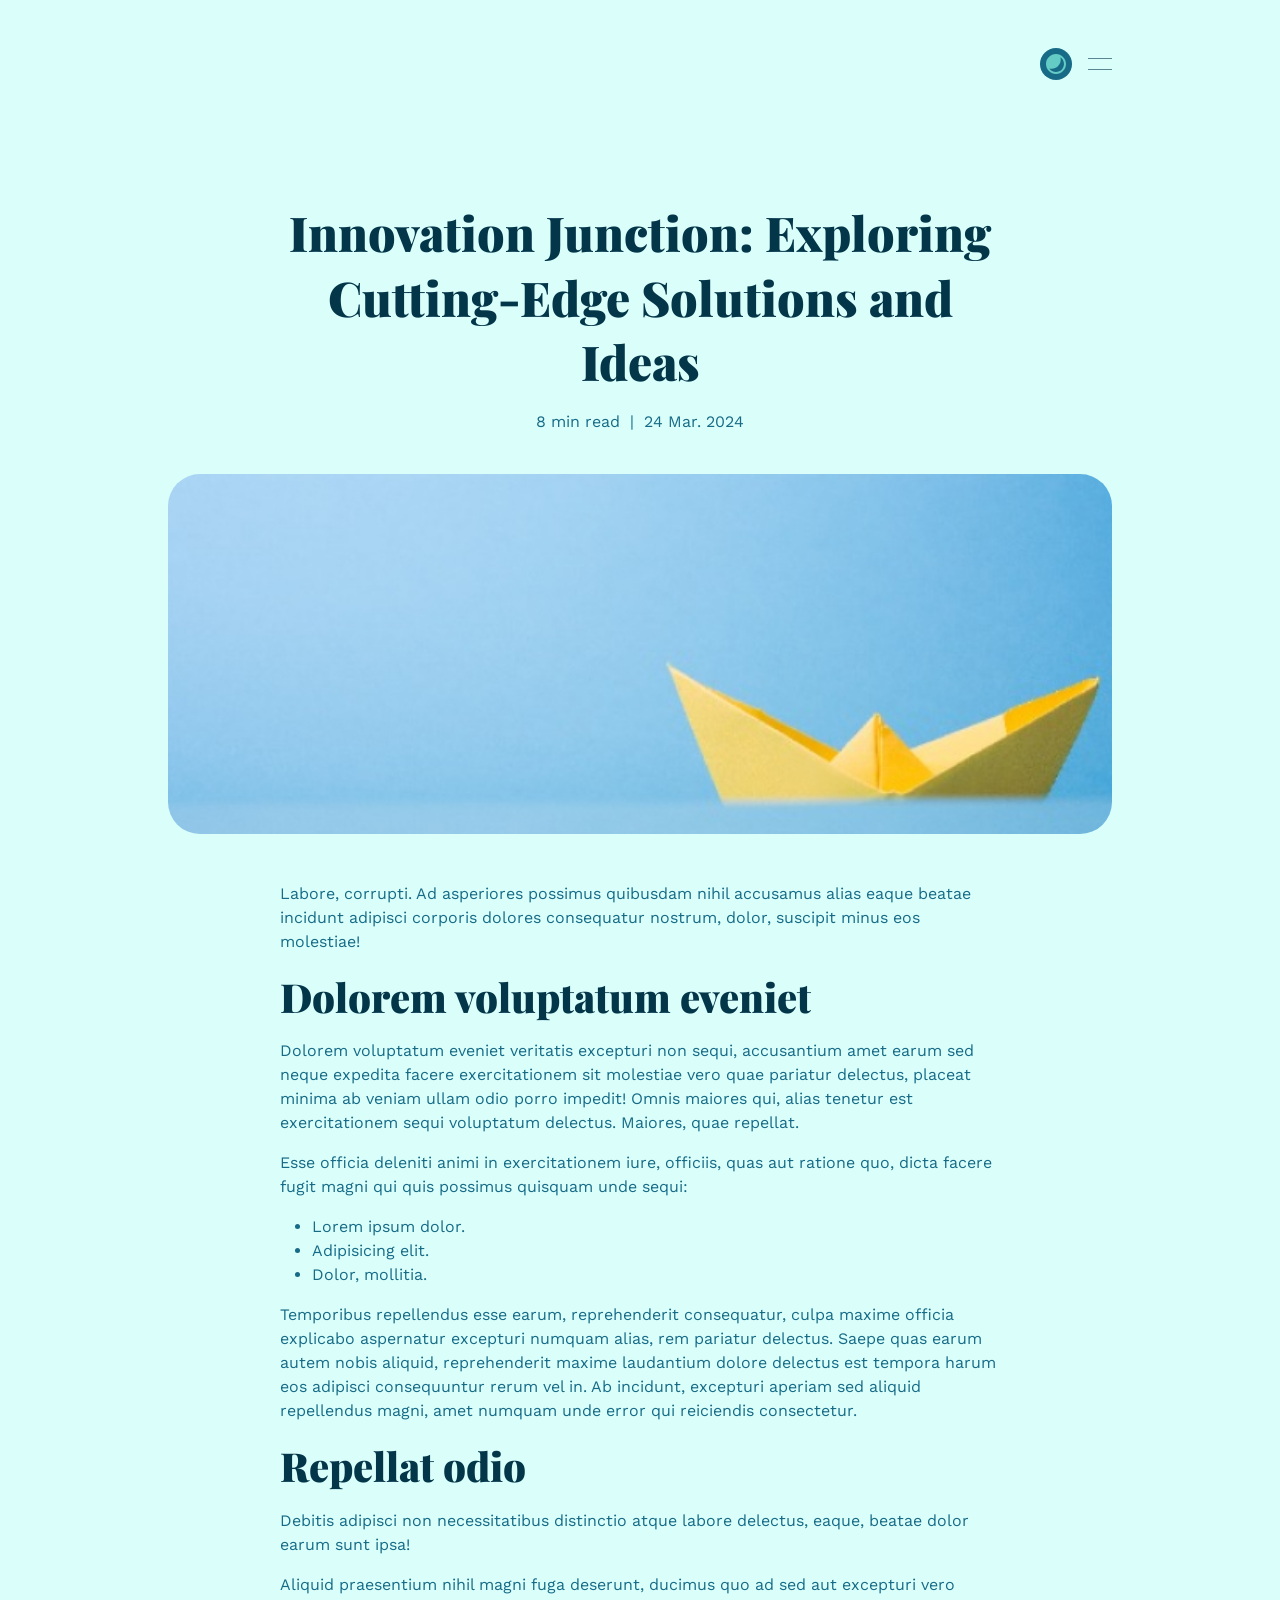
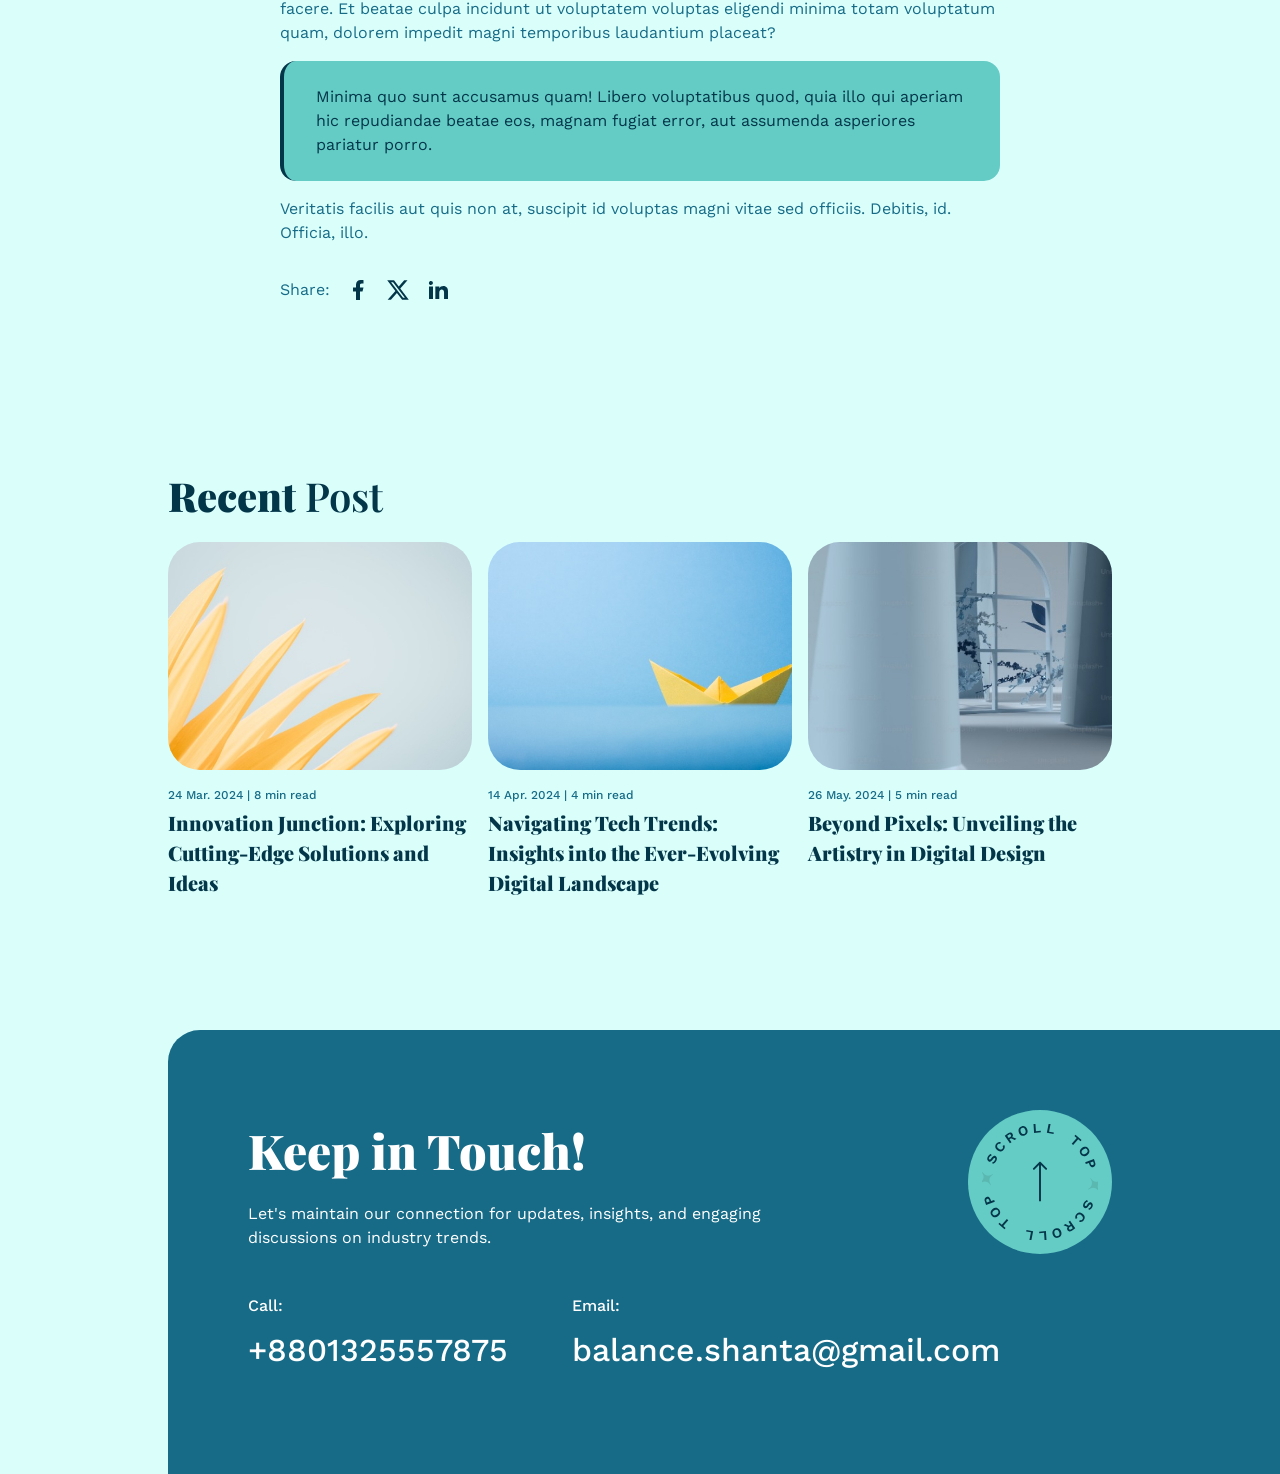
==== commit 31d496be: "email changed" ====
--- a/blog-details.html
+++ b/blog-details.html
@@ -288,7 +288,7 @@
               </div>
               <div class="footer-body__item">
                 <span class="footer-body__title">Email:</span>
-                <a href="mailto:coder.shanta@gmail.com" class="underline-animation">coder.shanta@gmail.com</a>
+                <a href="mailto:balance.shanta@gmail.com" class="underline-animation">balance.shanta@gmail.com</a>
               </div>
             </div>
           </div>
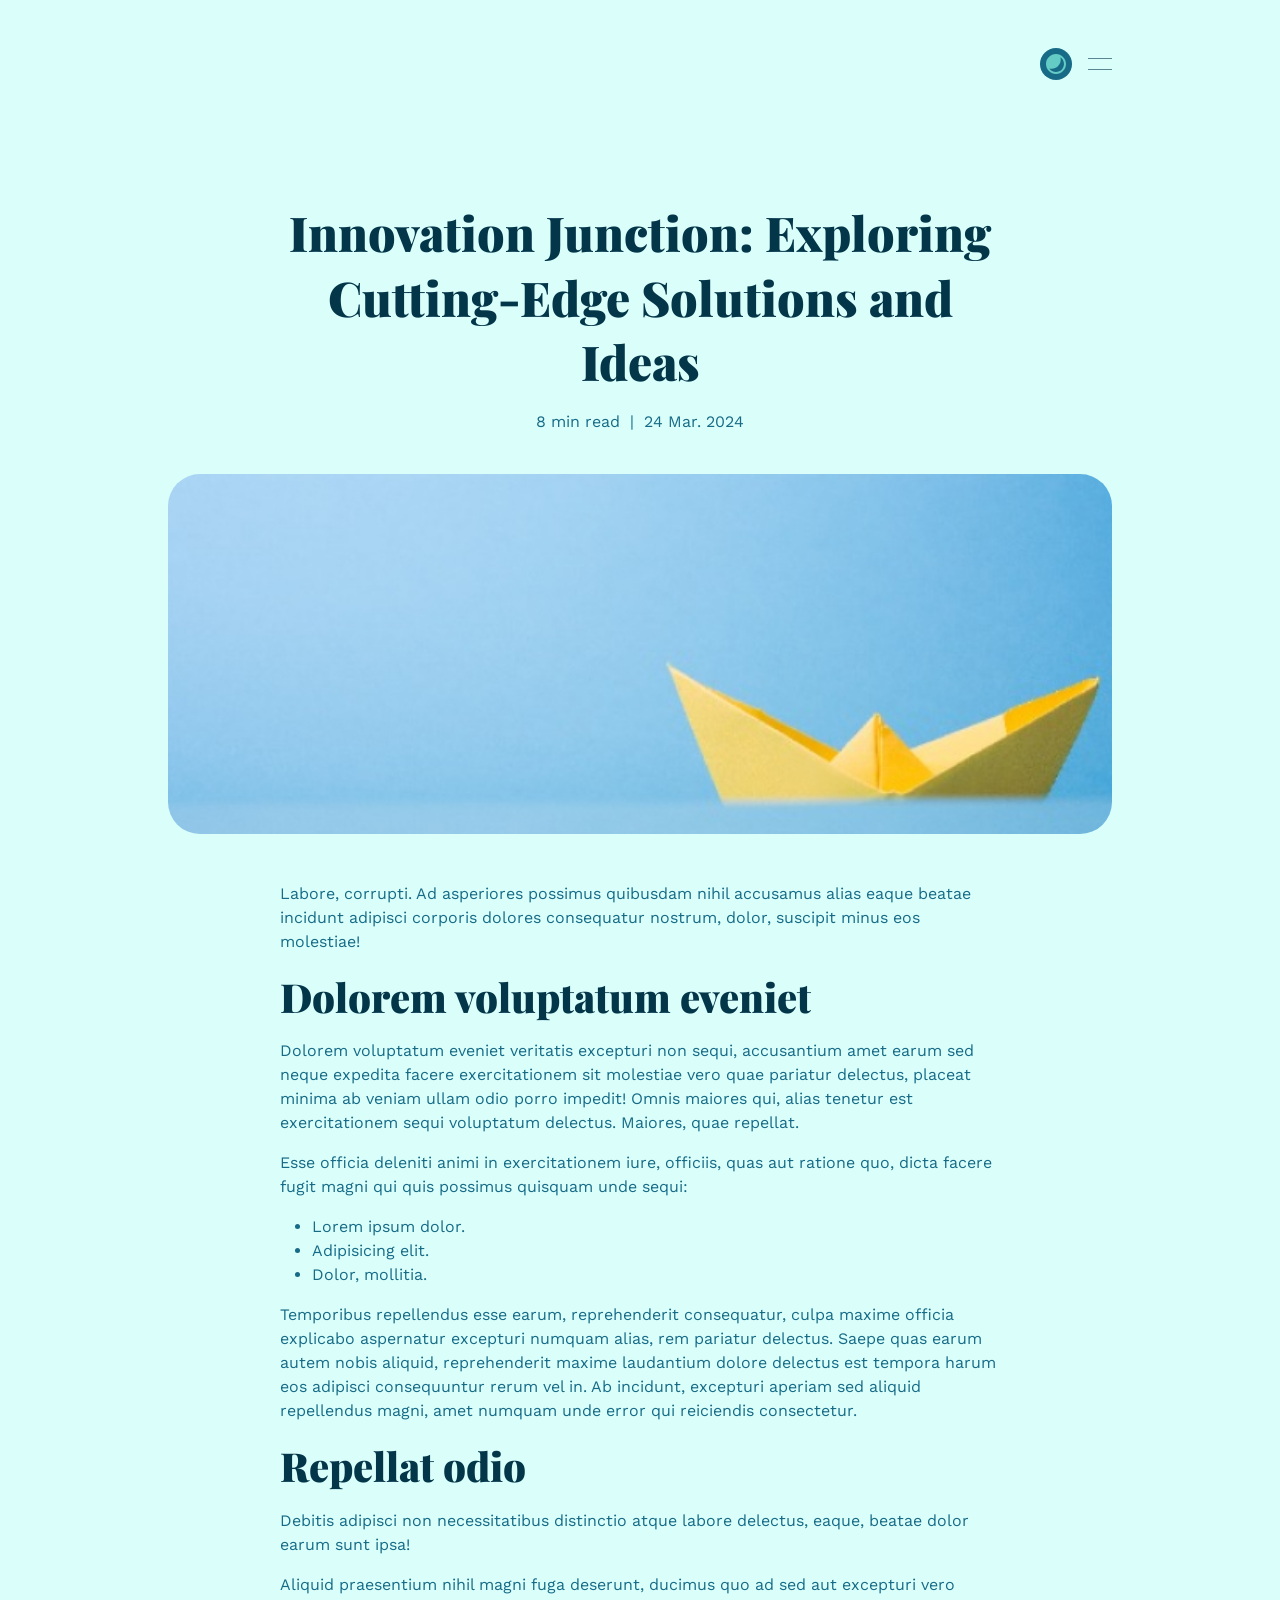
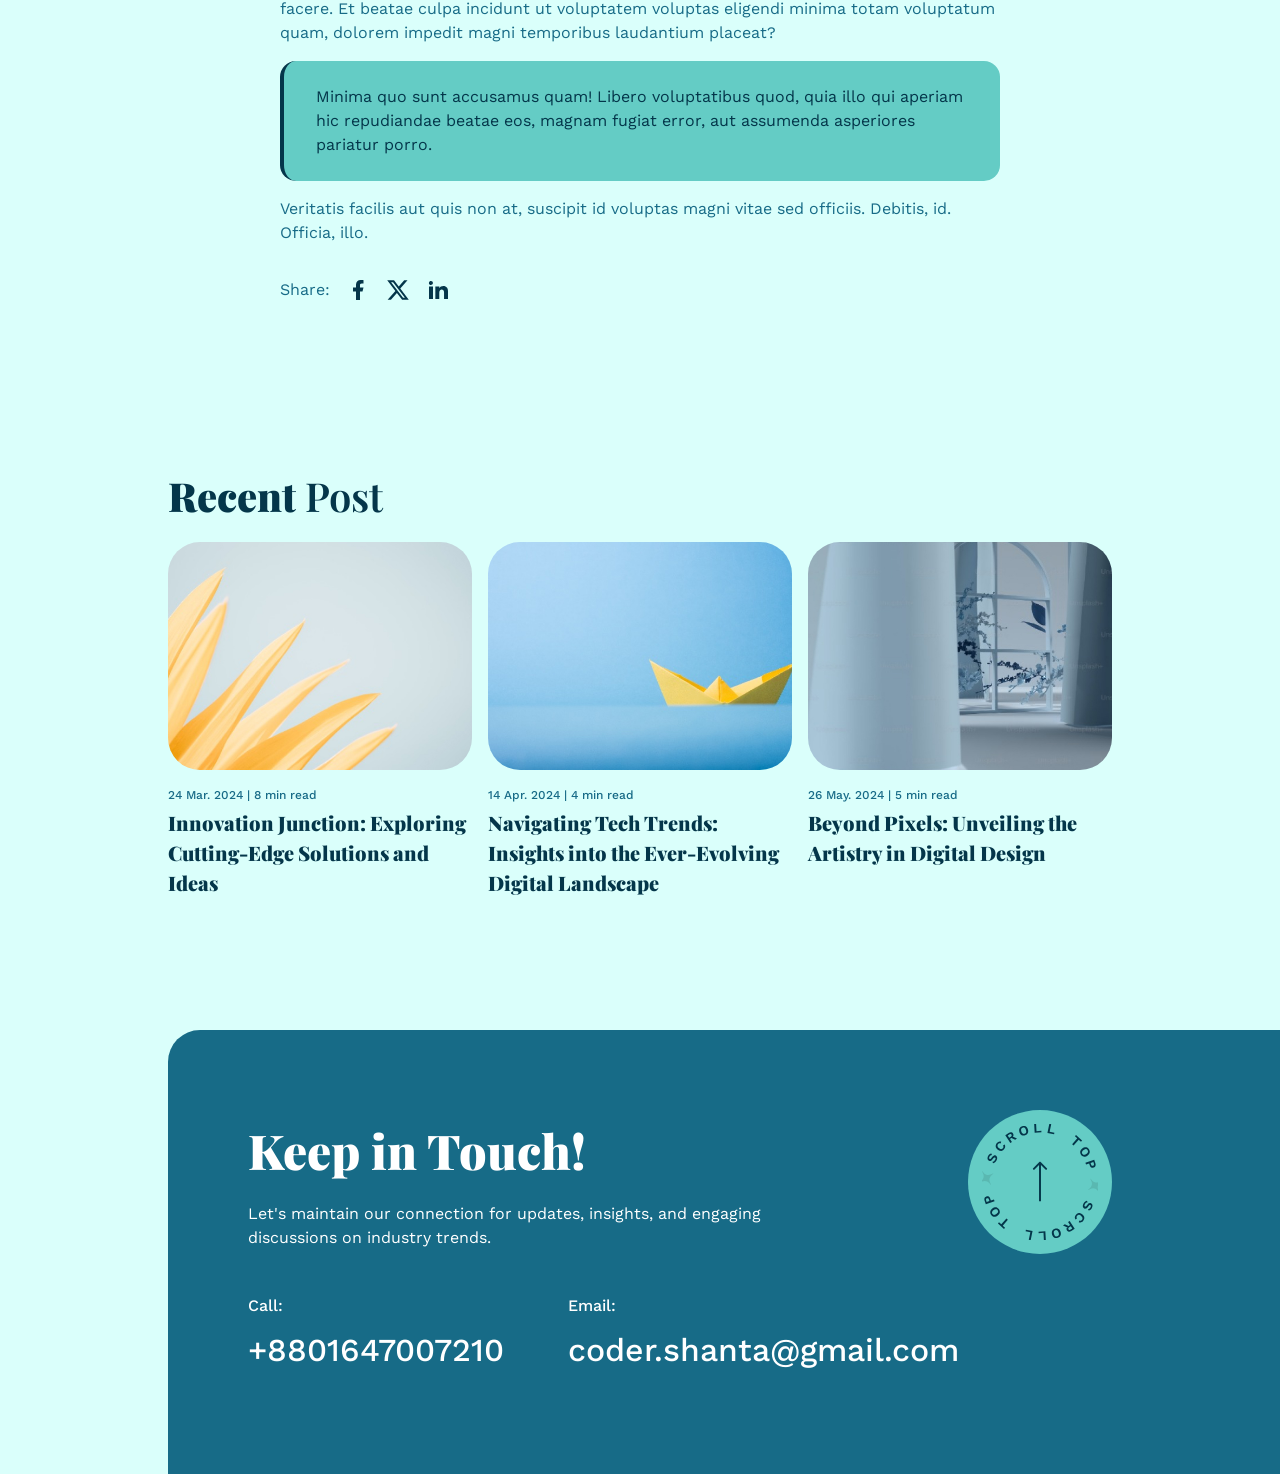
==== commit 0655cd93: "IR" ====
--- a/blog-details.html
+++ b/blog-details.html
@@ -284,11 +284,11 @@
             <div class="footer-body fw-medium">
               <div class="footer-body__item">
                 <span class="footer-body__title">Call:</span>
-                <a href="tel:+8801325557875" class="underline-animation">+8801325557875</a>
+                <a href="tel:+8801647007210" class="underline-animation">+8801647007210</a>
               </div>
               <div class="footer-body__item">
                 <span class="footer-body__title">Email:</span>
-                <a href="mailto:balance.shanta@gmail.com" class="underline-animation">balance.shanta@gmail.com</a>
+                <a href="mailto:coder.shanta@gmail.com" class="underline-animation">coder.shanta@gmail.com</a>
               </div>
             </div>
           </div>
